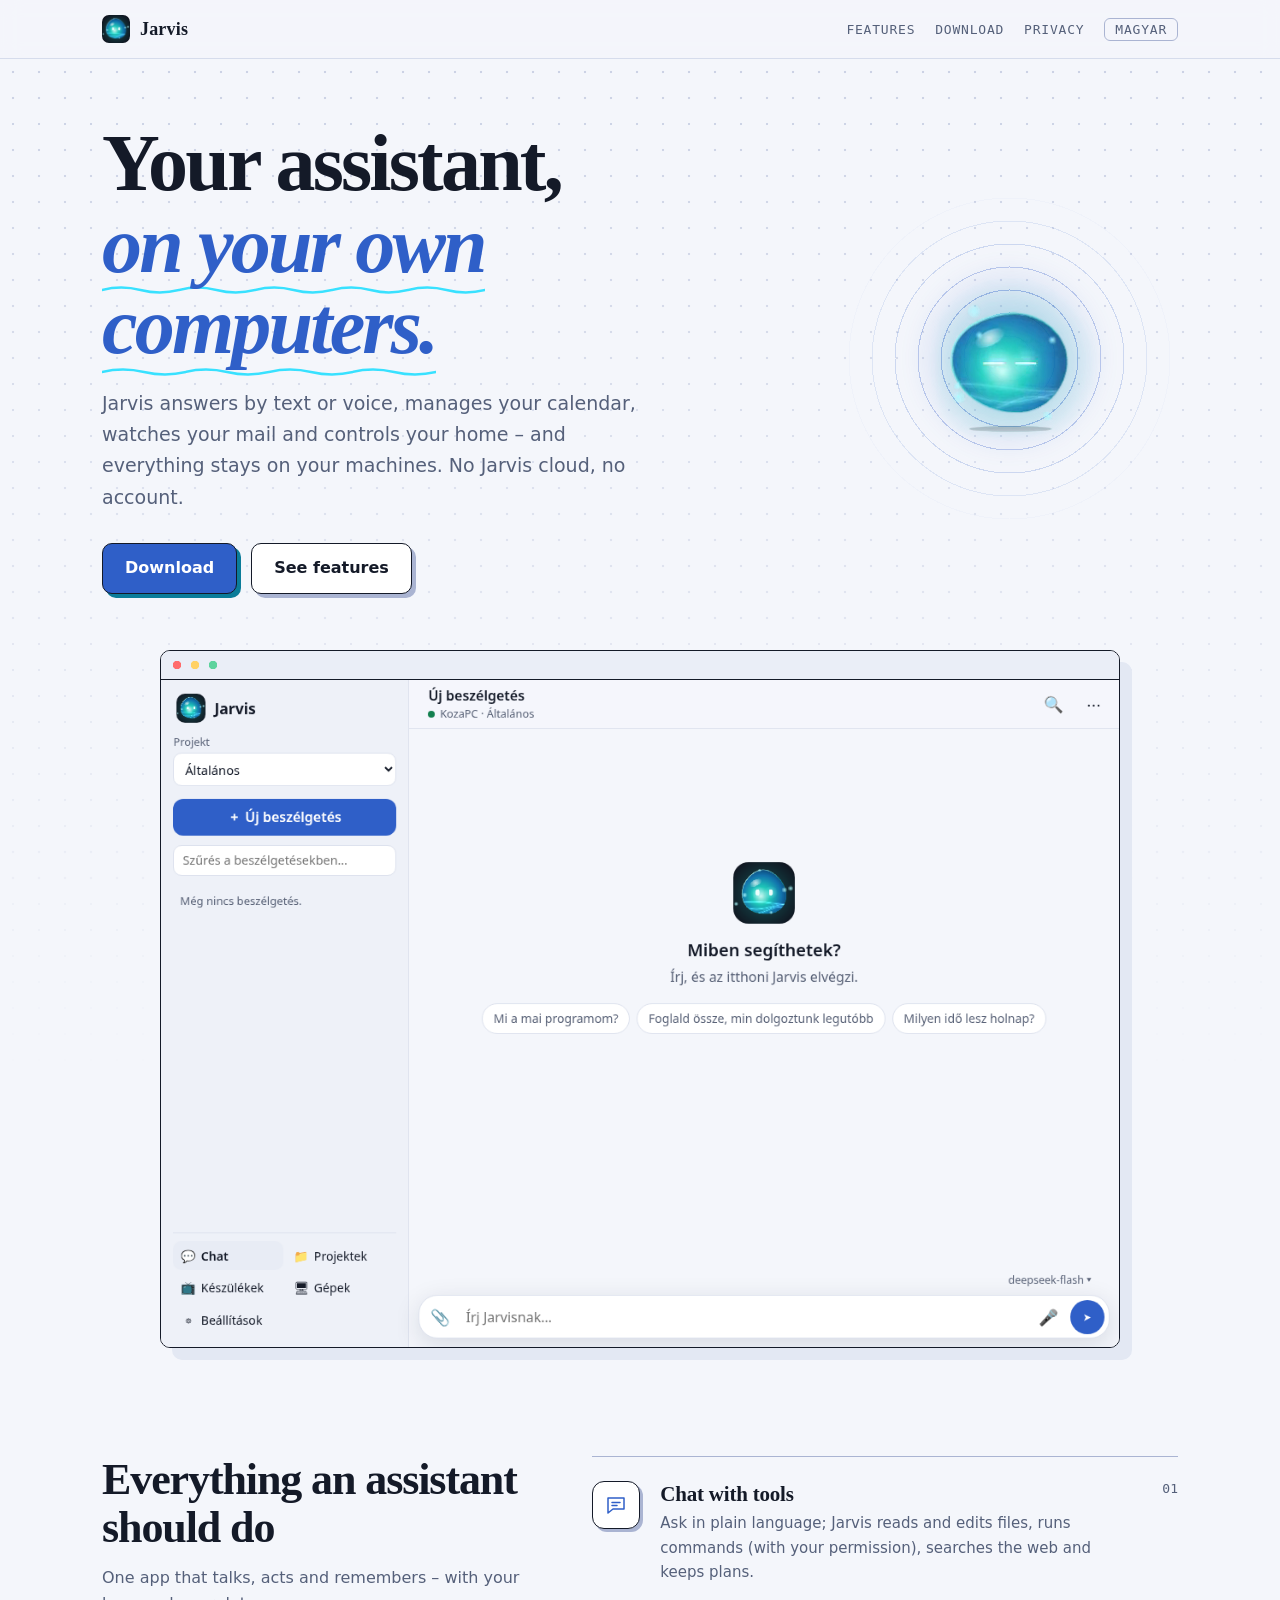
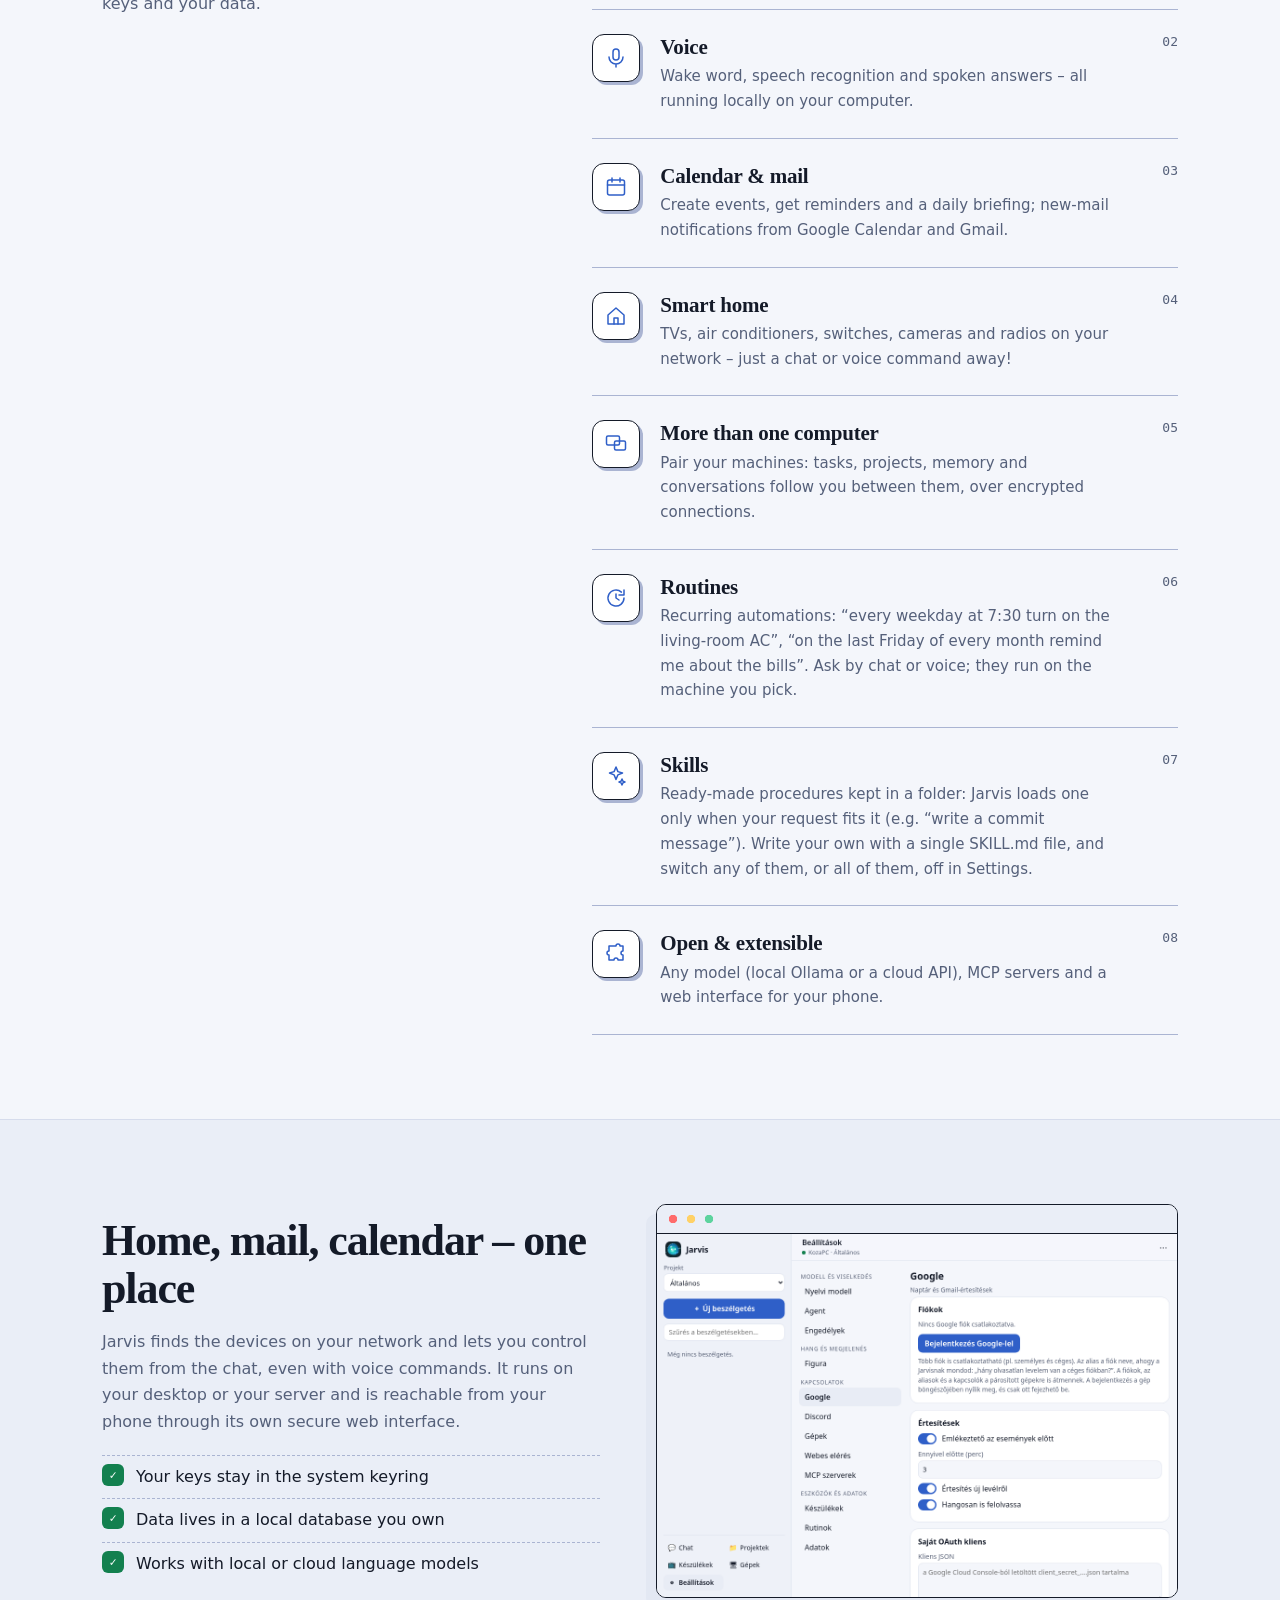
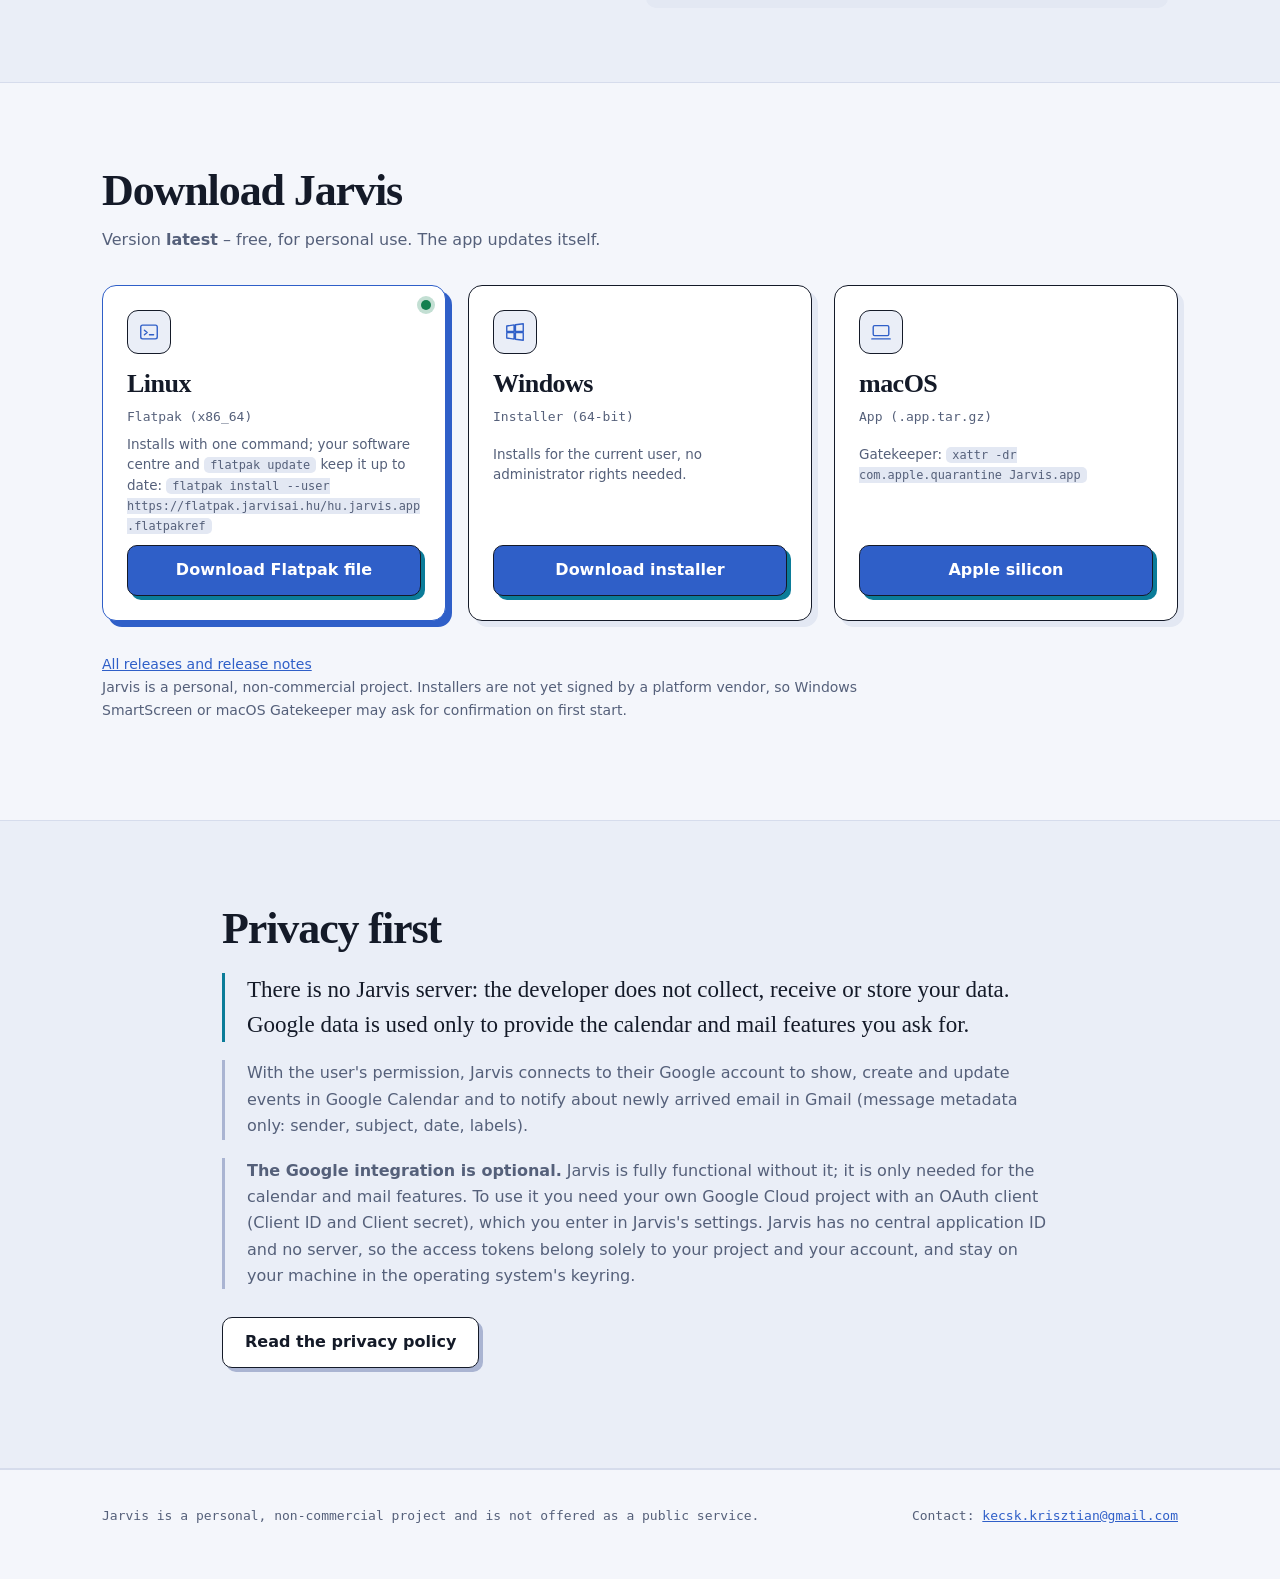
==== index.html @ 1eec2621 "Hős cím: a hullámos aláhúzás soronként a szöveg alá kerül (az angol sortörésnél nem fut a teljes szé" ====
<!doctype html>
<html lang="hu" data-root="hu"><head><meta charset="utf-8"><meta name="viewport" content="width=device-width,initial-scale=1">
<title>Jarvis – a saját asztali asszisztensed</title>
<meta name="description" content="A Jarvis privát, saját gépen futó asztali asszisztens Linuxra, macOS-re és Windowsra: chat, hang, naptár, levelek és okosotthon – a te számítógépeiden.">
<meta property="og:title" content="Jarvis – a saját asztali asszisztensed"><meta property="og:description" content="A Jarvis privát, saját gépen futó asztali asszisztens Linuxra, macOS-re és Windowsra: chat, hang, naptár, levelek és okosotthon – a te számítógépeiden."><meta property="og:image" content="https://jarvisai.hu/img/mascot.png">
<link rel="alternate" hreflang="en" href="en/"><link rel="alternate" hreflang="hu" href="./"><script src="lang.js"></script><link rel="stylesheet" href="style.css?v=wave2"><link rel="icon" href="logo.png"></head>
<body>
<header class="top"><div class="wrap">
  <a class="brand" href="index.html"><img src="logo.png" alt="">Jarvis</a>
  <nav><a class="hide-s" href="#features">Funkciók</a><a href="#download">Letöltés</a><a class="hide-s" href="privacy.html">Adatvédelem</a><a class="lang" data-lang="en" href="en/">English</a></nav>
</div></header>

<div class="hero"><div class="wrap">
  <div class="orb"><img class="mascot" src="img/mascot-idle.png" data-anim="img/mascot-idle" alt="" width="198" height="190"></div>
  <div class="hero-copy">
  <h1>Az asszisztensed,<br><span>a saját gépeiden.</span></h1>
  <p class="lead">A Jarvis szóban és írásban válaszol, intézi a naptáradat, figyeli a leveleidet és vezérli az otthonodat – ráadásul minden a Te gépeiden marad. Nincs Jarvis-felhő, nincs fiók.</p>
  <div class="cta"><a class="btn primary" href="#download">Letöltés</a><a class="btn" href="#features">Funkciók</a></div>
  </div>
  <div class="shot"><img class="dark-only" src="img/chat-dark.png" alt="A Jarvis chatablaka" width="1120" height="780"><img class="light-only" src="img/chat-light.png" alt="A Jarvis chatablaka" width="1120" height="780"></div>
</div></div>

<section id="features" class="feat"><div class="wrap">
  <h2>Minden, amit egy asszisztenstől vársz</h2><p class="sub">Egy app, ami beszél, cselekszik és emlékszik – a te kulcsaiddal és a te adataiddal.</p>
  <div class="grid">
<div class="card"><div class="ico"><svg class="gl" viewBox="0 0 24 24" aria-hidden="true"><path d="M4 5h16v11H9l-5 4z"/><path d="M8 9.5h8M8 12.5h5"/></svg></div><h3>Chat eszközökkel</h3><p>Kérdezz természetes nyelven; a Jarvis fájlokat olvas és szerkeszt, parancsokat futtat (engedéllyel), keres a weben és tervet vezet.</p></div>
<div class="card"><div class="ico"><svg class="gl" viewBox="0 0 24 24" aria-hidden="true"><rect x="9" y="3" width="6" height="11" rx="3"/><path d="M5 11a7 7 0 0 0 14 0M12 18v3"/></svg></div><h3>Hang</h3><p>Ébresztőszó, beszédfelismerés és felolvasás – mind helyben, a számítógépeden fut.</p></div>
<div class="card"><div class="ico"><svg class="gl" viewBox="0 0 24 24" aria-hidden="true"><rect x="3.5" y="5" width="17" height="15" rx="2"/><path d="M3.5 10h17M8 3v4M16 3v4"/></svg></div><h3>Naptár és levelek</h3><p>Események, emlékeztetők, napi összefoglaló; értesítés az új Gmail-levelekről a Google Naptárral együtt.</p></div>
<div class="card"><div class="ico"><svg class="gl" viewBox="0 0 24 24" aria-hidden="true"><path d="M4 11l8-7 8 7v9H4z"/><path d="M10 20v-6h4v6"/></svg></div><h3>Okosotthon</h3><p>A hálózatod tévéi, klímái, kapcsolói, kamerái és rádiói – egy chat- vagy hangutasításnyira!</p></div>
<div class="card"><div class="ico"><svg class="gl" viewBox="0 0 24 24" aria-hidden="true"><rect x="2.5" y="4" width="13" height="9" rx="1.5"/><rect x="10.5" y="9" width="11" height="9" rx="1.5"/></svg></div><h3>Több gép</h3><p>Párosítsd a gépeidet: a feladatok, projektek, memória és beszélgetések titkosított kapcsolaton követik az igényeidet.</p></div>
<div class="card"><div class="ico"><svg class="gl" viewBox="0 0 24 24" aria-hidden="true"><path d="M20 12a8 8 0 1 1-2.6-5.9"/><path d="M20 4v5h-5M12 8v4l3 2"/></svg></div><h3>Rutinok</h3><p>Ismétlődő automatizációk: „minden hétköznap 7:30-kor kapcsold be a nappali klímát”, „minden hónap utolsó péntekén szólj a számlákról”. Chatben vagy hangon kéred, a kijelölt gépen futnak.</p></div>
<div class="card"><div class="ico"><svg class="gl" viewBox="0 0 24 24" aria-hidden="true"><path d="M12 3l1.9 4.6L18.5 9l-4.6 1.9L12 15.5l-1.9-4.6L5.5 9l4.6-1.4z"/><path d="M18 15l.9 2.1L21 18l-2.1.9L18 21l-.9-2.1L15 18l2.1-.9z"/></svg></div><h3>Skillek</h3><p>Kész eljárásleírások egy mappában: a Jarvis csak akkor tölti be őket, ha a kérésedhez illenek (pl. „írj commit-üzenetet”). Saját skillt egy SKILL.md fájllal írhatsz, a Beállításokban bármelyiket egyenként vagy az egészet kikapcsolhatod.</p></div>
<div class="card"><div class="ico"><svg class="gl" viewBox="0 0 24 24" aria-hidden="true"><path d="M9 4h3a2 2 0 1 1 4 0h3v5a2 2 0 1 0 0 4v5h-5a2 2 0 1 0-4 0H5v-5a2 2 0 1 1 0-4V4z"/></svg></div><h3>Nyitott és bővíthető</h3><p>Bármilyen modell (helyi Ollama vagy felhős API), MCP-szerverek és webes felület a telefonodra.</p></div>
  </div>
</div></section>

<section class="alt"><div class="wrap split">
  <div><h2>Otthon, levél, naptár – egy helyen</h2><p class="muted">A Jarvis megtalálja a hálózatod eszközeit és chatből vezérelheted őket akár a hangutasításaid segítségével. Az asztali gépeden vagy a szervereden fut, a telefonról pedig saját, biztonságos webes felületén érhető el.</p><ul class="checks"><li>A kulcsaid a rendszer kulcstartójában maradnak</li><li>Az adatok a saját helyi adatbázisodban vannak</li><li>Helyi és felhős nyelvi modellekkel is működik</li></ul></div>
  <div class="shot"><img class="dark-only" src="img/google-dark.png" alt="A Jarvis Google-beállításai: naptár-emlékeztetők és értesítés az új levelekről" loading="lazy"><img class="light-only" src="img/google-light.png" alt="A Jarvis Google-beállításai: naptár-emlékeztetők és értesítés az új levelekről" loading="lazy"></div>
</div></section>

<section id="download"><div class="wrap">
  <h2>A Jarvis letöltése</h2><p class="sub">Verzió: <b data-version>legfrissebb</b> – ingyenes, személyes használatra. Az app magától frissül.</p>
  <div class="dl">
    <div class="card" data-os="linux">
      <div class="ico"><svg class="gl" viewBox="0 0 24 24" aria-hidden="true"><rect x="3" y="4.5" width="18" height="15" rx="2"/><path d="M7 10l3 2.5L7 15M12.5 15H17"/></svg></div><h3>Linux</h3><span class="muted">Flatpak (x86_64)</span>
      <small>Egy paranccsal telepíthető, a szoftverközpont és a <code>flatpak update</code> frissíti: <code>flatpak install --user https://flatpak.jarvisai.hu/hu.jarvis.app.flatpakref</code></small>
      <a class="btn primary" href="https://flatpak.jarvisai.hu/hu.jarvis.app.flatpakref">Flatpak-fájl letöltése</a>
    </div>
    <div class="card" data-os="windows">
      <div class="ico"><svg class="gl" viewBox="0 0 24 24" aria-hidden="true"><path d="M3 5.5l8-1.2v7.2H3zM12.5 4.1L21 3v8.5h-8.5zM3 12.5h8v7.2l-8-1.2zM12.5 12.5H21V21l-8.5-1.1z"/></svg></div><h3>Windows</h3><span class="muted">Telepítő (64 bites)</span>
      <small data-size></small>
      <small>A jelenlegi felhasználónak telepít, rendszergazdai jog nem kell.</small>
      <a class="btn primary" data-kind="windows" href="https://github.com/KriszKecskes/jarvis-app/releases/latest">Telepítő letöltése</a>
    </div>
    <div class="card" data-os="mac">
      <div class="ico"><svg class="gl" viewBox="0 0 24 24" aria-hidden="true"><rect x="3.5" y="5" width="17" height="11" rx="1.5"/><path d="M2 19.5h20"/></svg></div><h3>macOS</h3><span class="muted">App (.app.tar.gz)</span>
      <small data-size></small>
      <small>Gatekeeper: <code>xattr -dr com.apple.quarantine Jarvis.app</code></small>
      <a class="btn primary" data-kind="mac-arm" href="https://github.com/KriszKecskes/jarvis-app/releases/latest">Apple silicon</a>
    </div>
  </div>
  <p class="note"><a href="https://github.com/KriszKecskes/jarvis-app/releases">Minden kiadás és a változásnapló</a><br>A Jarvis személyes, nem kereskedelmi projekt. A telepítők még nincsenek platformgyártói aláírással ellátva, ezért a Windows SmartScreen vagy a macOS Gatekeeper az első indításkor megerősítést kérhet.</p>
</div></section>

<section class="alt priv"><div class="wrap">
  <h2>Az adatvédelem az első</h2><p class="muted" style="max-width:720px">Nincs Jarvis-szerver: a fejlesztő nem gyűjti, nem kapja és nem tárolja az adataidat. A Google-adatokat csak az általad kért naptár- és levélfunkciókhoz használja.</p>
  <p class="muted" style="max-width:720px">A felhasználó engedélyével a Jarvis a Google-fiókhoz kapcsolódik: a Google Naptár eseményeit mutatja, létrehozza és módosítja, a Gmailben pedig értesít az újonnan érkezett levelekről (csak metaadat: feladó, tárgy, dátum, címkék).</p>
  <p class="muted" style="max-width:720px"><b>A Google-integráció opcionális.</b> A Jarvis nélküle is teljes értékűen működik; a naptár- és levélfunkciókhoz van rá szükség. Használatához saját Google Cloud-projekt kell, benne egy OAuth-kliens (Client ID és Client secret), amelyet a Jarvis beállításaiban adsz meg. A Jarvisnak nincs központi alkalmazás-azonosítója és nincs szervere, ezért a hozzáférési tokenek kizárólag a te projektedhez és a te fiókodhoz tartoznak, és a gépeden, az operációs rendszer kulcstartójában maradnak.</p>
  <p><a class="btn" href="privacy.html">Az adatvédelmi szabályzat</a></p>
</div></section>

<footer><div class="wrap"><span>A Jarvis személyes, nem kereskedelmi projekt, nem nyilvános szolgáltatás.</span><span>Kapcsolat: <a href="mailto:kecsk.krisztian@gmail.com">kecsk.krisztian@gmail.com</a></span></div></footer>
<script src="app.js?v=flatpak1"></script>
</body></html>
---- style.css ----
/* A Jarvis app színei (crates/jarvis-web/static/style.css tokenjei): sötét alapból, világos a rendszer szerint.
   Betűk: rendszerbetűk (nincs külső betöltés) – a címek szerifesek, a címkék monospace-ek. */
:root {
  --bg: #0e1220; --bg-2: #121729; --panel: #171d31; --panel-2: #222a43; --line: #262f4a; --line-2: #36406a;
  --text: #e9edf7; --muted: #98a2bb; --accent: #5b8cff; --accent-2: #38e1ff; --on-accent: #0e1220;
  --ok: #5dd39e; --radius: 14px; --ink: #e9edf7;
  --serif: "Iowan Old Style", "Palatino Linotype", Palatino, "Book Antiqua", Georgia, serif;
  --mono: ui-monospace, "SF Mono", Menlo, Consolas, "DejaVu Sans Mono", monospace;
  color-scheme: dark;
}
@media (prefers-color-scheme: light) {
  :root {
    --bg: #f4f6fb; --bg-2: #eaeef7; --panel: #ffffff; --panel-2: #e3e8f3; --line: #d6dcec; --line-2: #aab4d2;
    --text: #141a28; --muted: #55607a; --accent: #2f5fc8; --accent-2: #0b7c99; --on-accent: #ffffff;
    --ok: #13804f; --ink: #141a28;
    color-scheme: light;
  }
}
* { box-sizing: border-box; }
html { scroll-behavior: smooth; }
body { margin: 0; background: var(--bg); color: var(--text); font: 16px/1.65 system-ui, -apple-system, "Segoe UI", sans-serif; overflow-x: hidden; }
a { color: var(--accent); }
img { max-width: 100%; height: auto; }
code { font: 0.88em var(--mono); background: var(--panel-2); padding: 1px 6px; border-radius: 5px; overflow-wrap: anywhere; }
.wrap { max-width: 1120px; margin: 0 auto; padding: 0 22px; }
.muted { color: var(--muted); }
.gl { width: 100%; height: 100%; fill: none; stroke: currentColor; stroke-width: 1.5; stroke-linecap: round; stroke-linejoin: round; }

/* fejléc */
.top { position: sticky; top: 0; z-index: 5; background: color-mix(in srgb, var(--bg) 90%, transparent); backdrop-filter: blur(10px); border-bottom: 1px solid var(--line); }
.top .wrap { display: flex; align-items: center; gap: 20px; height: 58px; }
.brand { display: flex; align-items: center; gap: 10px; font: 700 18px var(--serif); letter-spacing: 0.01em; color: var(--text); text-decoration: none; }
.brand img { width: 28px; height: 28px; border-radius: 7px; }
.top nav { margin-left: auto; display: flex; align-items: center; gap: 20px; font: 500 13px var(--mono); text-transform: uppercase; letter-spacing: 0.06em; }
.top nav a { color: var(--muted); text-decoration: none; }
.top nav a:hover { color: var(--text); }
.top .lang { border: 1px solid var(--line-2); border-radius: 6px; padding: 3px 10px; }
@media (max-width: 560px) { .top nav .hide-s { display: none; } .top nav { gap: 14px; } }

/* hős: pontrács háttér, bal oldalt a szöveg, jobb oldalt a figura a gyűrűk közt */
.hero { position: relative; padding: 64px 0 24px; }
.hero::before {
  content: ""; position: absolute; inset: 0; z-index: -1;
  background: radial-gradient(circle, var(--line-2) 1px, transparent 1.6px) 0 0 / 26px 26px;
  -webkit-mask-image: linear-gradient(to bottom, #000 0, transparent 78%); mask-image: linear-gradient(to bottom, #000 0, transparent 78%);
  opacity: 0.55;
}
.hero .wrap { display: grid; grid-template-columns: minmax(0, 1.35fr) minmax(0, 0.65fr); column-gap: 40px; align-items: center; }
.hero-copy { grid-column: 1; grid-row: 1; }
.hero .shot { grid-column: 1 / -1; grid-row: 2; width: 100%; }
.orb { grid-column: 2; grid-row: 1; position: relative; display: grid; place-items: center; aspect-ratio: 1; max-width: 340px; width: 100%; justify-self: center; }
.orb::before, .orb::after { content: ""; position: absolute; border-radius: 50%; }
.orb::before { inset: 0; background: repeating-radial-gradient(circle, transparent 0 22px, color-mix(in srgb, var(--accent) 38%, transparent) 22px 23px); -webkit-mask-image: radial-gradient(circle, #000 28%, transparent 70%); mask-image: radial-gradient(circle, #000 28%, transparent 70%); animation: ripple 7s linear infinite; }
.orb::after { inset: 18%; background: radial-gradient(circle, color-mix(in srgb, var(--accent) 30%, transparent), transparent 68%); filter: blur(10px); }
@keyframes ripple { from { transform: scale(0.9); opacity: 1; } to { transform: scale(1.12); opacity: 0.75; } }
.hero .mascot { position: relative; z-index: 1; width: 58%; transform: translate(8%, -5%); height: auto; aspect-ratio: 198 / 190; pointer-events: none; }
.hero h1 { font: 700 clamp(40px, 7vw, 80px)/1.02 var(--serif); letter-spacing: -0.035em; margin: 0 0 20px; }
.hero h1 span { display: inline; -webkit-box-decoration-break: clone; box-decoration-break: clone; font-style: italic; font-weight: 600; color: var(--accent); padding-bottom: 0.08em;
  /* a hullám egy 1em széles, szabályosan ismétlődő csempe, soronként a szöveg alatt (inline + clone): a sortörésnél sem fut a doboz teljes szélességére */
  background: url("data:image/svg+xml,%3Csvg xmlns='http://www.w3.org/2000/svg' width='100' height='10' viewBox='0 0 100 10' preserveAspectRatio='none'%3E%3Cpath d='M0 5 Q25 0 50 5 T100 5' fill='none' stroke='%2338e1ff' stroke-width='2.4' stroke-linecap='round'/%3E%3C/svg%3E") left bottom / 1em 0.12em round no-repeat; }
.hero p.lead { max-width: 560px; margin: 0 0 30px; font-size: 19px; color: var(--muted); }
.cta { display: flex; flex-wrap: wrap; gap: 14px; }
.btn { display: inline-flex; align-items: center; justify-content: center; gap: 8px; padding: 11px 22px; border-radius: 10px; font-weight: 700; text-decoration: none; border: 1.5px solid var(--ink); color: var(--text); background: var(--panel); box-shadow: 4px 4px 0 var(--line-2); transition: transform 0.12s, box-shadow 0.12s; }
.btn:hover { transform: translate(2px, 2px); box-shadow: 2px 2px 0 var(--line-2); }
.btn:active { transform: translate(4px, 4px); box-shadow: 0 0 0 var(--line-2); }
.btn.primary { background: var(--accent); border-color: var(--ink); color: var(--on-accent); box-shadow: 4px 4px 0 var(--accent-2); }
.btn.primary:hover { box-shadow: 2px 2px 0 var(--accent-2); }
.btn.primary:active { box-shadow: 0 0 0 var(--accent-2); }
.btn:focus-visible, a:focus-visible { outline: 3px solid var(--accent-2); outline-offset: 3px; }

/* képernyőképek: ablakkeret, eltolt „árnyék” */
.shot { position: relative; margin: 56px auto 0; max-width: 960px; border-radius: 10px; overflow: hidden; border: 1.5px solid var(--ink); background: var(--panel); box-shadow: 12px 12px 0 var(--panel-2); }
.shot::before { content: ""; display: block; height: 28px; border-bottom: 1.5px solid var(--ink);
  background: radial-gradient(circle at 16px 14px, #ff6b6b 4px, transparent 4.5px), radial-gradient(circle at 34px 14px, #ffd166 4px, transparent 4.5px), radial-gradient(circle at 52px 14px, #5dd39e 4px, transparent 4.5px), var(--bg-2); }
.shot img { display: block; width: 100%; }
.shot img.light-only { display: none; }
@media (prefers-color-scheme: light) { .shot img.dark-only { display: none; } .shot img.light-only { display: block; } }

/* szekciók */
section { padding: 84px 0; }
section h2 { font: 700 clamp(28px, 4.4vw, 44px)/1.1 var(--serif); letter-spacing: -0.025em; margin: 0 0 12px; }
section .sub { color: var(--muted); max-width: 520px; margin: 0 0 32px; }
.alt { background: var(--bg-2); border-block: 1px solid var(--line); }

/* funkciók: bal oldalt a cím, jobb oldalt a számozott lista (nem kártyarács) */
.feat .wrap { display: grid; grid-template-columns: minmax(0, 5fr) minmax(0, 7fr); column-gap: 72px; align-items: start; }
.feat h2, .feat .sub { grid-column: 1; }
.feat .sub { margin-bottom: 0; }
.feat .grid { grid-column: 2; grid-row: 1 / span 3; counter-reset: f; border-bottom: 1px solid var(--line-2); }
.grid .card { counter-increment: f; position: relative; display: grid; grid-template-columns: 48px 1fr; column-gap: 20px; padding: 24px 56px 24px 0; border-top: 1px solid var(--line-2); transition: padding-left 0.18s, background 0.18s; }
.grid .card::after { content: counter(f, decimal-leading-zero); position: absolute; right: 0; top: 24px; font: 500 13px var(--mono); color: var(--muted); }
.grid .card:hover { padding-left: 12px; background: linear-gradient(90deg, color-mix(in srgb, var(--accent) 10%, transparent), transparent 70%); }
.grid .card .ico { grid-row: 1 / span 2; width: 48px; height: 48px; padding: 11px; border: 1.5px solid var(--ink); border-radius: 12px; color: var(--accent); background: var(--panel); box-shadow: 3px 3px 0 var(--line-2); }
.grid .card h3 { margin: 0 0 4px; font: 700 21px/1.25 var(--serif); letter-spacing: -0.01em; }
.grid .card p { margin: 0; color: var(--muted); font-size: 15px; }
@media (max-width: 900px) {
  .feat .wrap { grid-template-columns: 1fr; }
  .feat .grid { grid-column: 1; grid-row: auto; margin-top: 32px; }
}

.split { display: grid; gap: 56px; align-items: center; grid-template-columns: 1fr 1.05fr; }
@media (max-width: 860px) { .split { grid-template-columns: 1fr; gap: 40px; } }
.split .shot { margin: 0; box-shadow: -10px 10px 0 var(--panel-2); }
.checks { list-style: none; padding: 0; margin: 20px 0 0; }
.checks li { padding: 8px 0 8px 34px; position: relative; border-top: 1px dashed var(--line-2); }
.checks li::before { content: "✓"; position: absolute; left: 0; top: 8px; width: 22px; height: 22px; display: grid; place-items: center; font: 700 12px var(--mono); color: var(--on-accent); background: var(--ok); border-radius: 6px; }

/* letöltő: egyforma magas kártyák, a gomb mindig az alján */
.dl { display: grid; gap: 22px; grid-template-columns: repeat(auto-fit, minmax(260px, 1fr)); align-items: stretch; margin-top: 8px; }
.dl .card { position: relative; display: flex; flex-direction: column; gap: 10px; padding: 24px; background: var(--panel); border: 1.5px solid var(--ink); border-radius: var(--radius); box-shadow: 6px 6px 0 var(--panel-2); }
.dl .card .ico { width: 44px; height: 44px; padding: 10px; border: 1.5px solid var(--ink); border-radius: 11px; color: var(--accent); background: var(--bg-2); }
.dl .card h3 { margin: 6px 0 0; font: 700 26px/1.1 var(--serif); letter-spacing: -0.02em; }
.dl .card .muted { font: 500 13px var(--mono); }
.dl .card small { color: var(--muted); font-size: 13.5px; line-height: 1.5; overflow-wrap: anywhere; }
.dl .card .btn { margin-top: auto; align-self: stretch; }
.dl .card.me { border-color: var(--accent); box-shadow: 6px 6px 0 var(--accent); }
.dl .card.me::after { content: ""; position: absolute; top: 14px; right: 14px; width: 10px; height: 10px; border-radius: 50%; background: var(--ok); box-shadow: 0 0 0 4px color-mix(in srgb, var(--ok) 25%, transparent); }
.badge { align-self: flex-start; font-size: 12px; font-weight: 700; color: var(--on-accent); background: var(--accent); border-radius: 6px; padding: 2px 10px; }
.note { margin-top: 32px; color: var(--muted); font-size: 14px; max-width: 760px; }

/* adatvédelem: nagy betűs bevezető, bal oldali vonallal */
.priv .wrap { max-width: 880px; }
.priv h2 { margin-bottom: 20px; }
.priv p.muted { max-width: none !important; padding-left: 22px; border-left: 3px solid var(--line-2); margin: 0 0 18px; }
.priv h2 + p.muted { font: 400 clamp(19px, 2.4vw, 23px)/1.5 var(--serif); color: var(--text); border-left-color: var(--accent-2); }
.priv .btn { margin-top: 10px; }

/* oldal alja, jogi oldal */
footer { padding: 36px 0 52px; color: var(--muted); font: 13px/1.6 var(--mono); border-top: 1px solid var(--line); }
footer .wrap { display: flex; flex-wrap: wrap; gap: 8px 28px; justify-content: space-between; }
.doc { max-width: 760px; margin: 0 auto; padding: 56px 22px 72px; }
.doc h1 { font: 700 clamp(34px, 6vw, 48px)/1.05 var(--serif); letter-spacing: -0.03em; margin: 0 0 6px; }
.doc h2 { margin-top: 2em; font: 700 24px var(--serif); }
.doc li { margin: 6px 0; }

/* telefon */
@media (max-width: 760px) {
  .hero { padding: 36px 0 8px; }
  .hero .wrap { grid-template-columns: 1fr; row-gap: 8px; }
  .orb { grid-column: 1; grid-row: 1; max-width: 210px; justify-self: center; }
  .hero-copy { grid-row: 2; }
  .hero .shot { grid-row: 3; }
  .hero p.lead { font-size: 17.5px; }
  .shot { margin-top: 40px; box-shadow: 7px 7px 0 var(--panel-2); }
  .split .shot { box-shadow: 7px 7px 0 var(--panel-2); }
  section { padding: 60px 0; }
  .cta .btn { flex: 1 1 140px; }
}
@media (prefers-reduced-motion: reduce) {
  .orb::before { animation: none; }
  .btn, .grid .card { transition: none; }
  html { scroll-behavior: auto; }
}
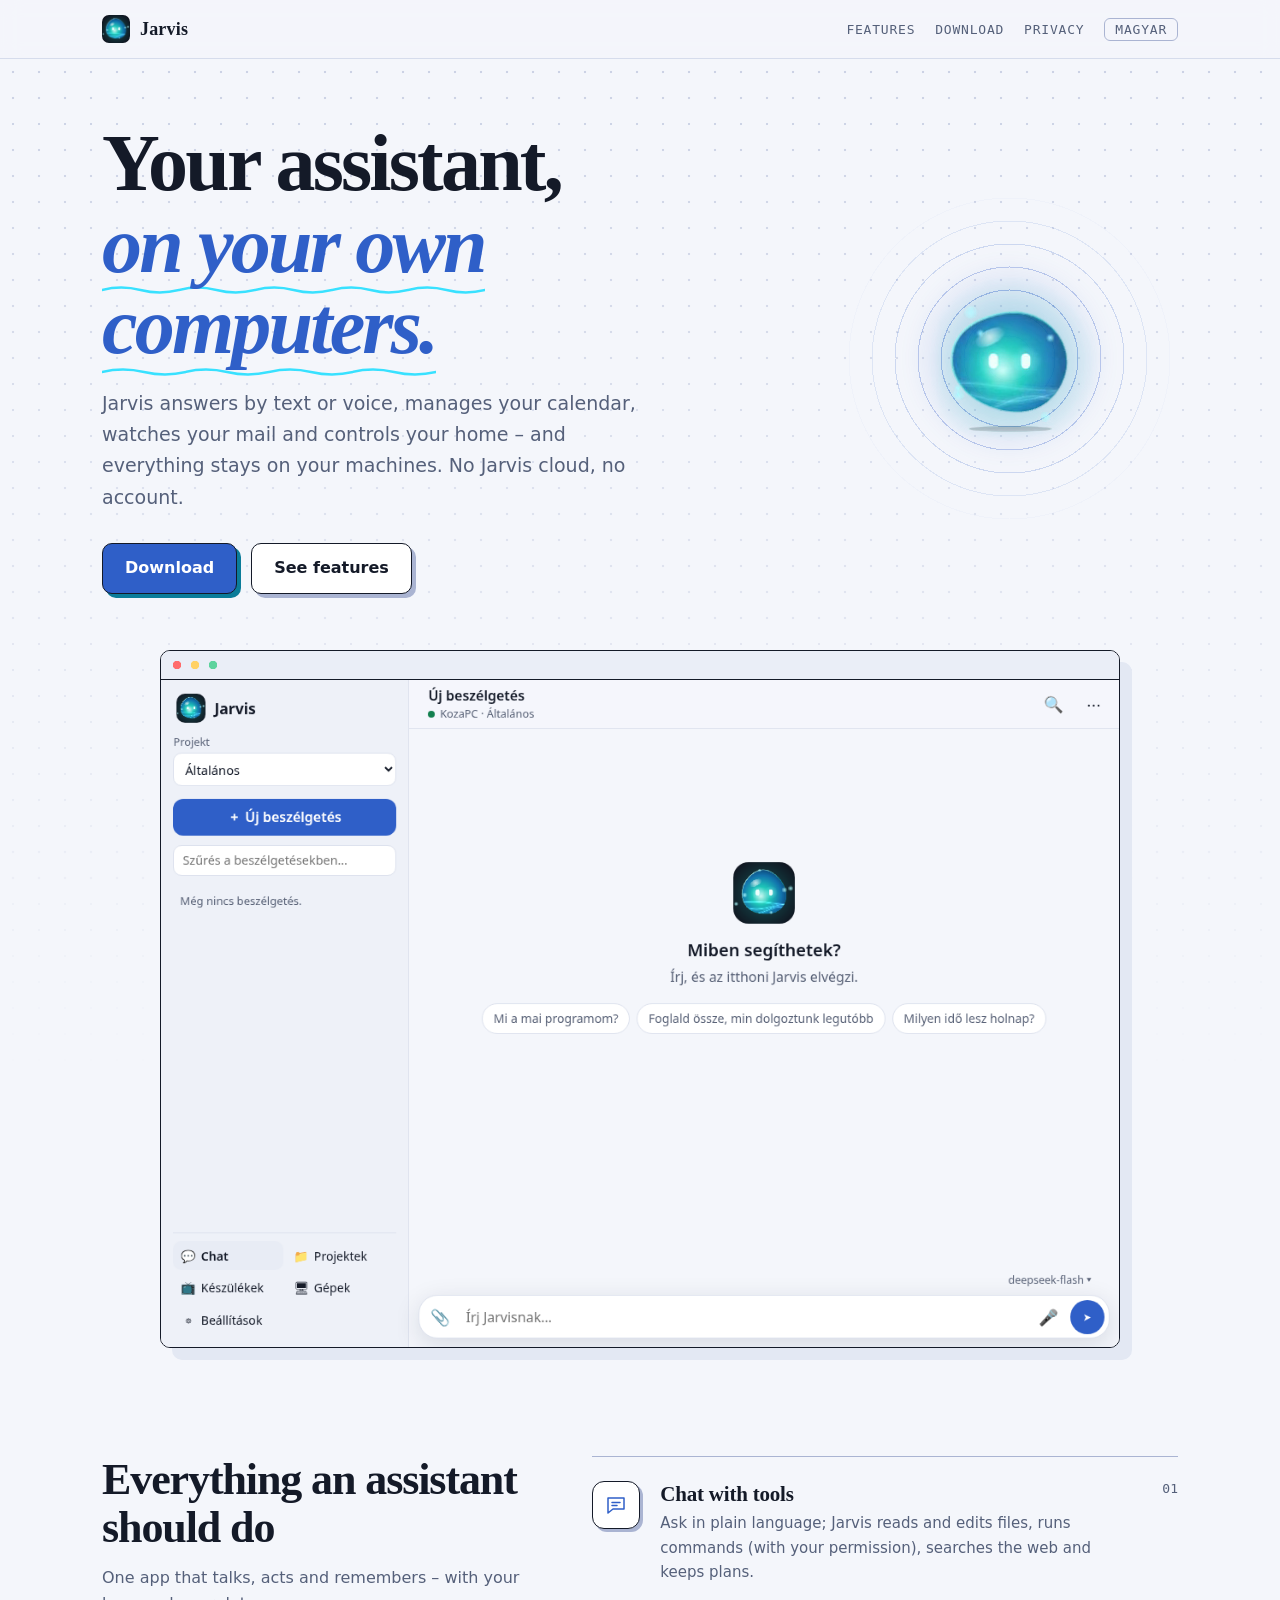
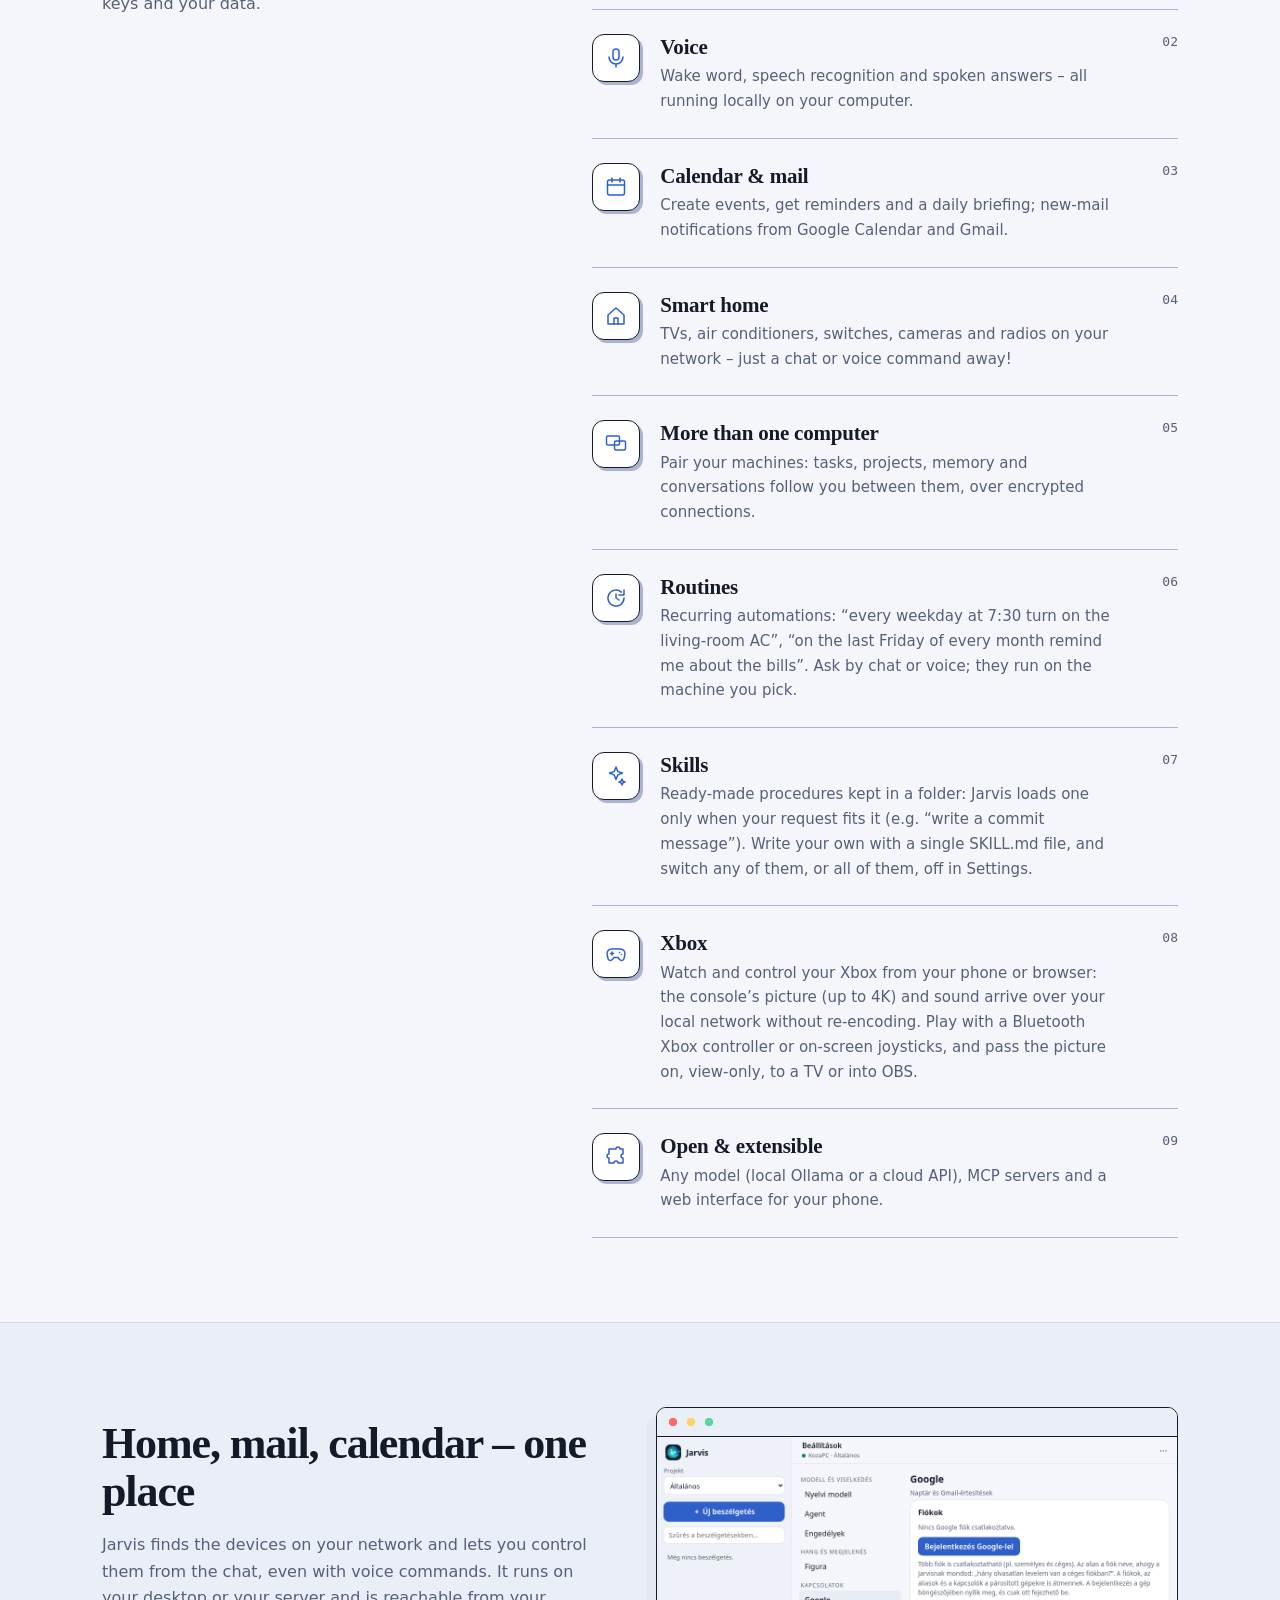
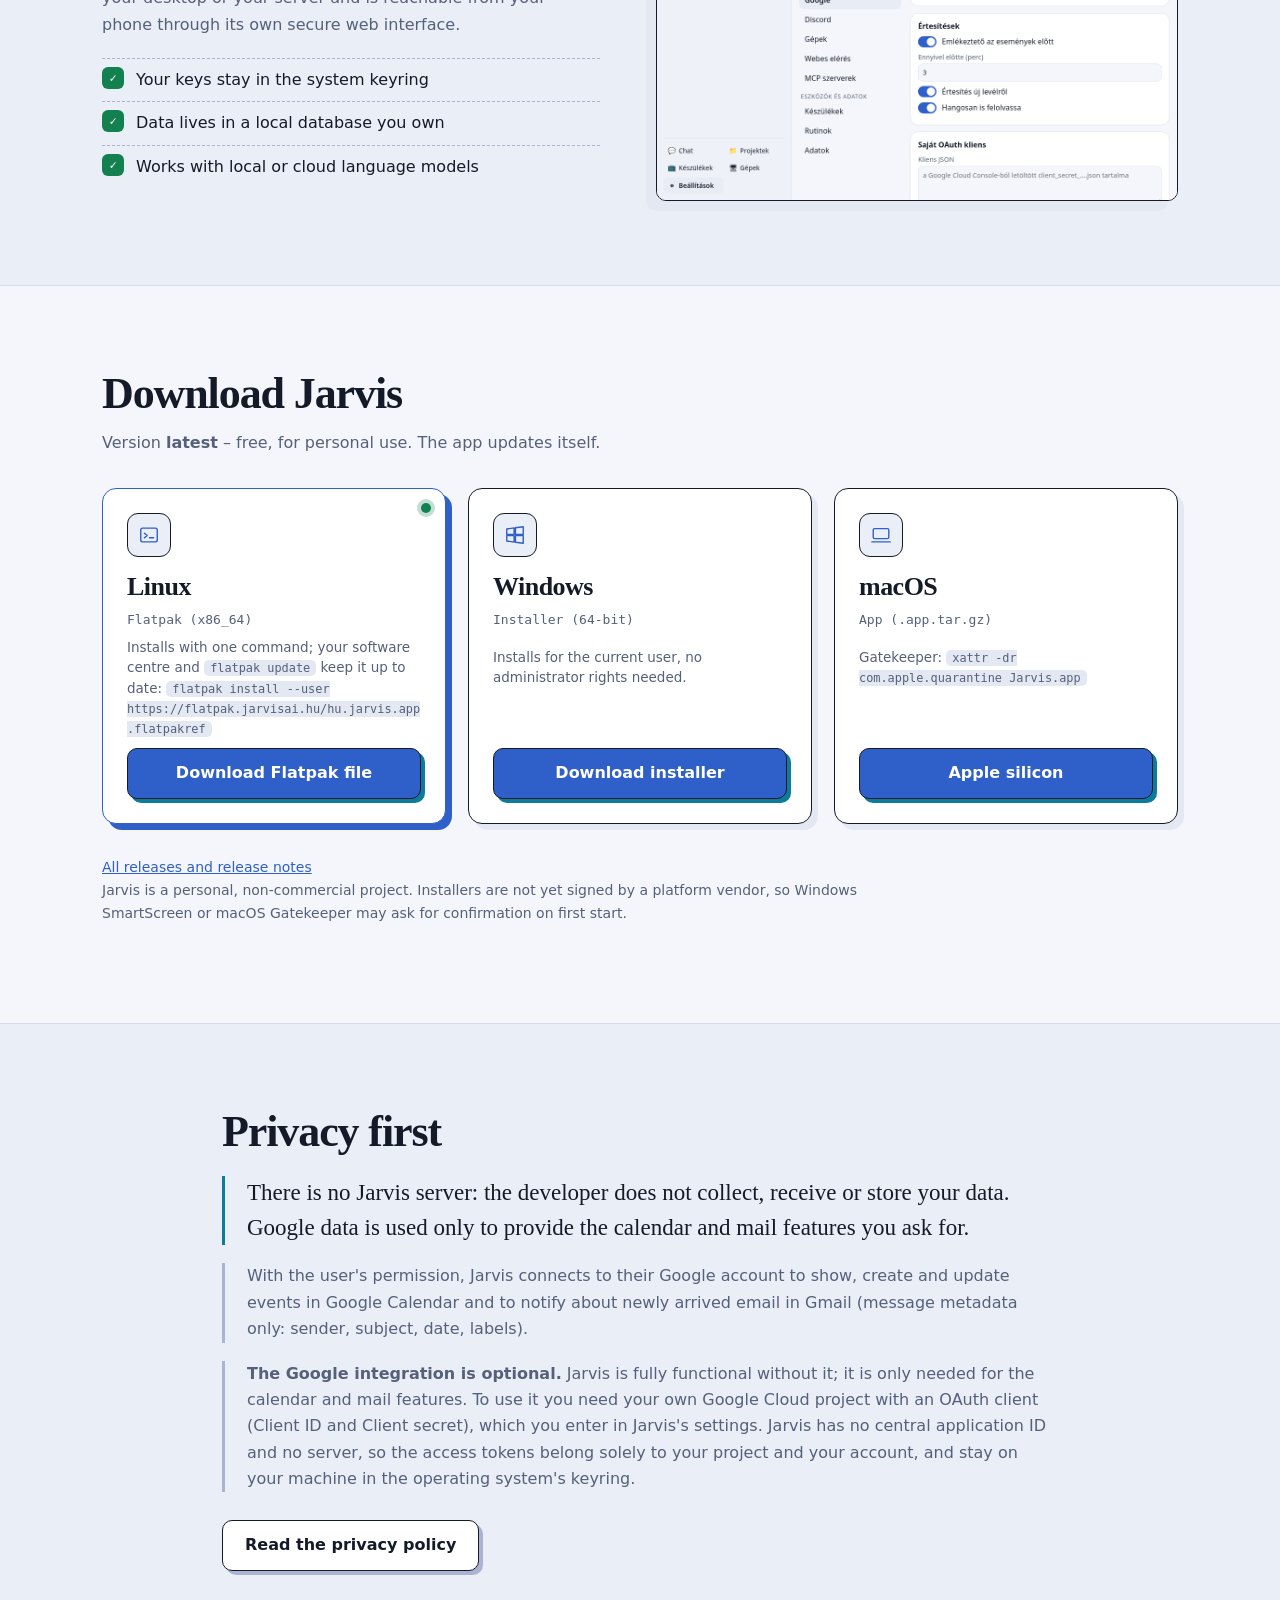
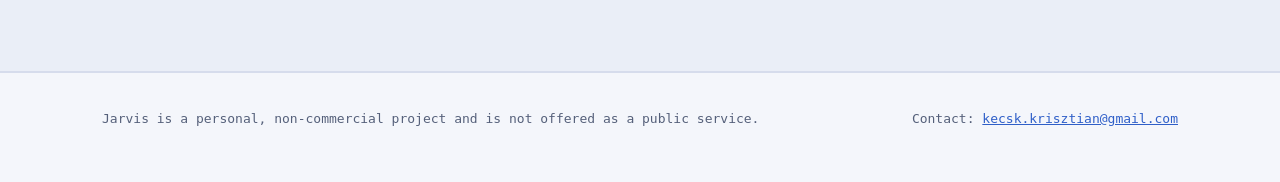
==== commit af767d72: "Funkciók: új pont az Xboxról (magyar és angol)" ====
--- a/index.html
+++ b/index.html
@@ -30,6 +30,7 @@
 <div class="card"><div class="ico"><svg class="gl" viewBox="0 0 24 24" aria-hidden="true"><rect x="2.5" y="4" width="13" height="9" rx="1.5"/><rect x="10.5" y="9" width="11" height="9" rx="1.5"/></svg></div><h3>Több gép</h3><p>Párosítsd a gépeidet: a feladatok, projektek, memória és beszélgetések titkosított kapcsolaton követik az igényeidet.</p></div>
 <div class="card"><div class="ico"><svg class="gl" viewBox="0 0 24 24" aria-hidden="true"><path d="M20 12a8 8 0 1 1-2.6-5.9"/><path d="M20 4v5h-5M12 8v4l3 2"/></svg></div><h3>Rutinok</h3><p>Ismétlődő automatizációk: „minden hétköznap 7:30-kor kapcsold be a nappali klímát”, „minden hónap utolsó péntekén szólj a számlákról”. Chatben vagy hangon kéred, a kijelölt gépen futnak.</p></div>
 <div class="card"><div class="ico"><svg class="gl" viewBox="0 0 24 24" aria-hidden="true"><path d="M12 3l1.9 4.6L18.5 9l-4.6 1.9L12 15.5l-1.9-4.6L5.5 9l4.6-1.4z"/><path d="M18 15l.9 2.1L21 18l-2.1.9L18 21l-.9-2.1L15 18l2.1-.9z"/></svg></div><h3>Skillek</h3><p>Kész eljárásleírások egy mappában: a Jarvis csak akkor tölti be őket, ha a kérésedhez illenek (pl. „írj commit-üzenetet”). Saját skillt egy SKILL.md fájllal írhatsz, a Beállításokban bármelyiket egyenként vagy az egészet kikapcsolhatod.</p></div>
+<div class="card"><div class="ico"><svg class="gl" viewBox="0 0 24 24" aria-hidden="true"><path d="M7.5 7h9a4.5 4.5 0 0 1 4.4 5.4l-.8 4a2.6 2.6 0 0 1-4.5 1.2L14 15.5h-4l-1.6 2.1a2.6 2.6 0 0 1-4.5-1.2l-.8-4A4.5 4.5 0 0 1 7.5 7z"/><path d="M8 10v3M6.5 11.5h3M15.5 10.5h.01M17.5 12.5h.01"/></svg></div><h3>Xbox</h3><p>Nézd és irányítsd az Xboxodat a telefonodról vagy a böngészőből, a konzol akár 4K-s képe és hangja újrakódolás nélkül jön a helyi hálózaton át. Bluetooth-os Xbox-kontrollerrel vagy a képernyőre rajzolt joystickokkal játszhatsz, a képet pedig csak megtekintésre továbbküldheted tévére vagy OBS-be.</p></div>
 <div class="card"><div class="ico"><svg class="gl" viewBox="0 0 24 24" aria-hidden="true"><path d="M9 4h3a2 2 0 1 1 4 0h3v5a2 2 0 1 0 0 4v5h-5a2 2 0 1 0-4 0H5v-5a2 2 0 1 1 0-4V4z"/></svg></div><h3>Nyitott és bővíthető</h3><p>Bármilyen modell (helyi Ollama vagy felhős API), MCP-szerverek és webes felület a telefonodra.</p></div>
   </div>
 </div></section>
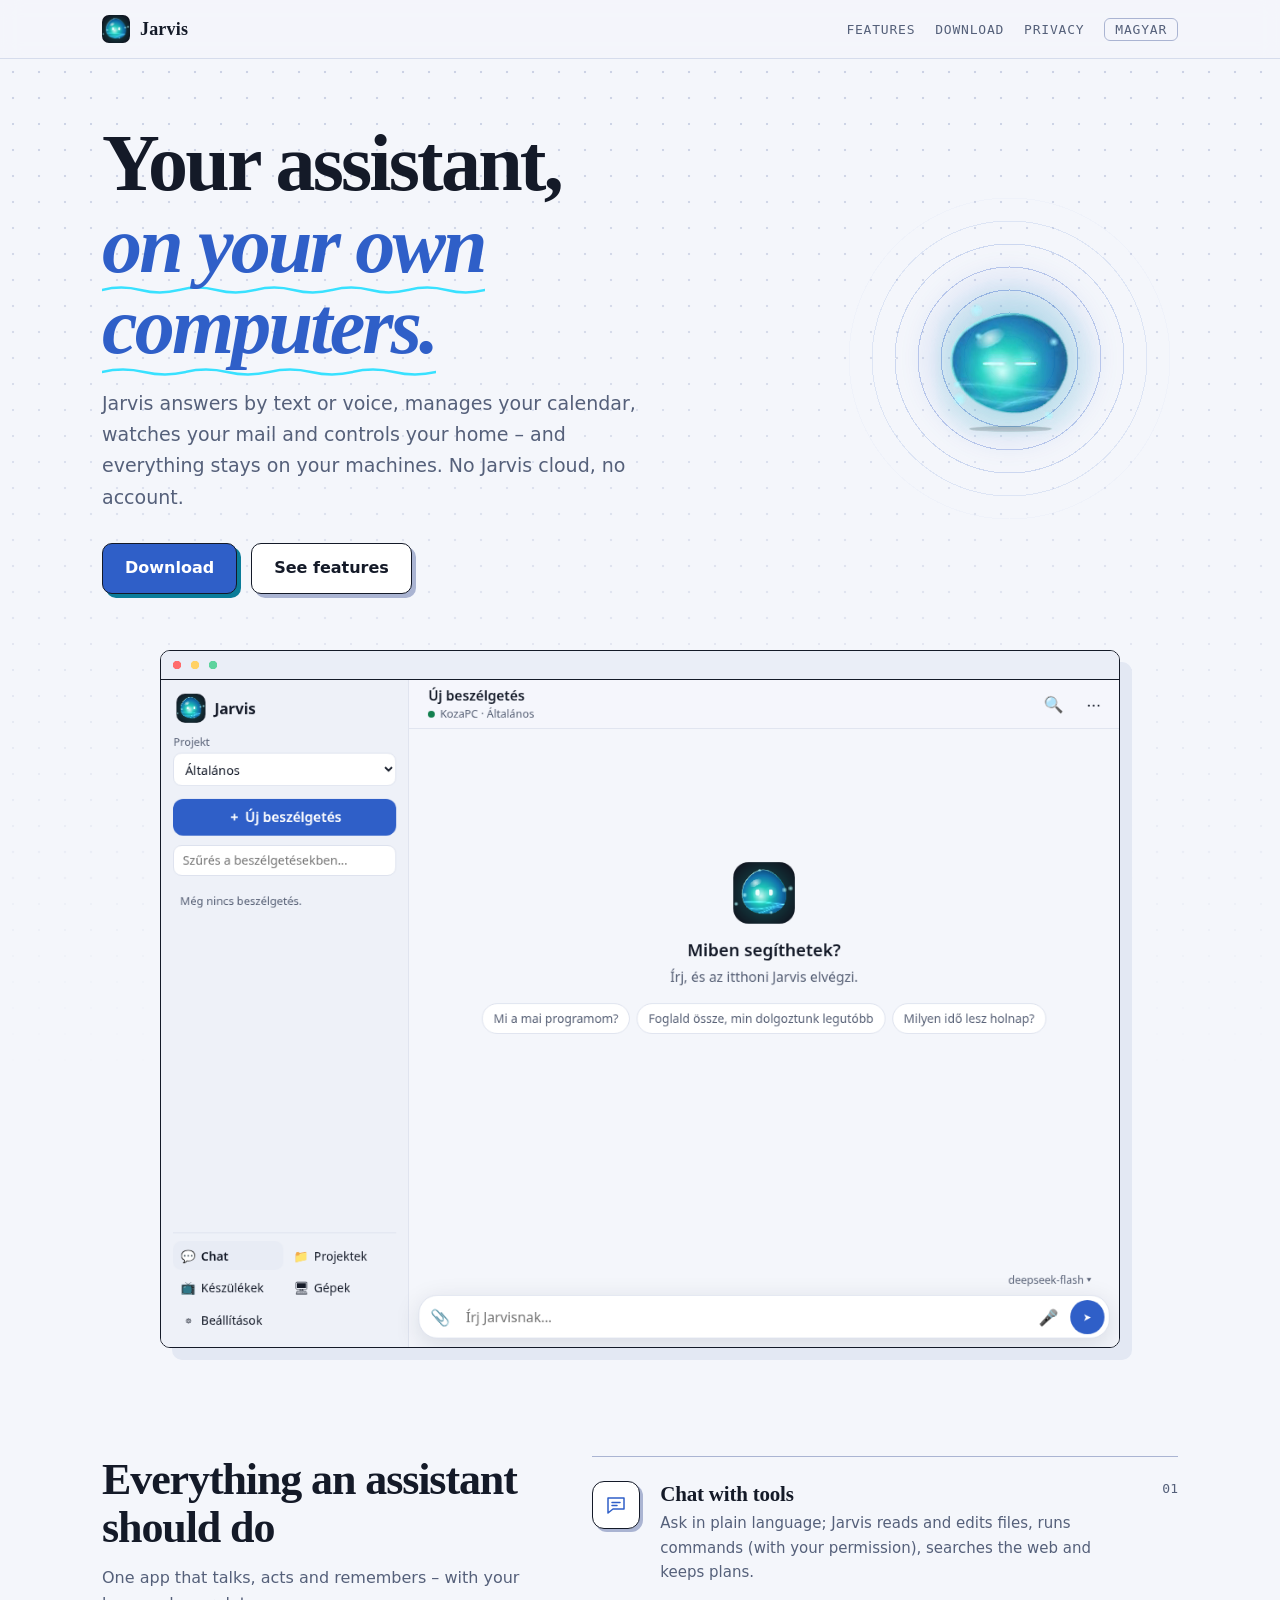
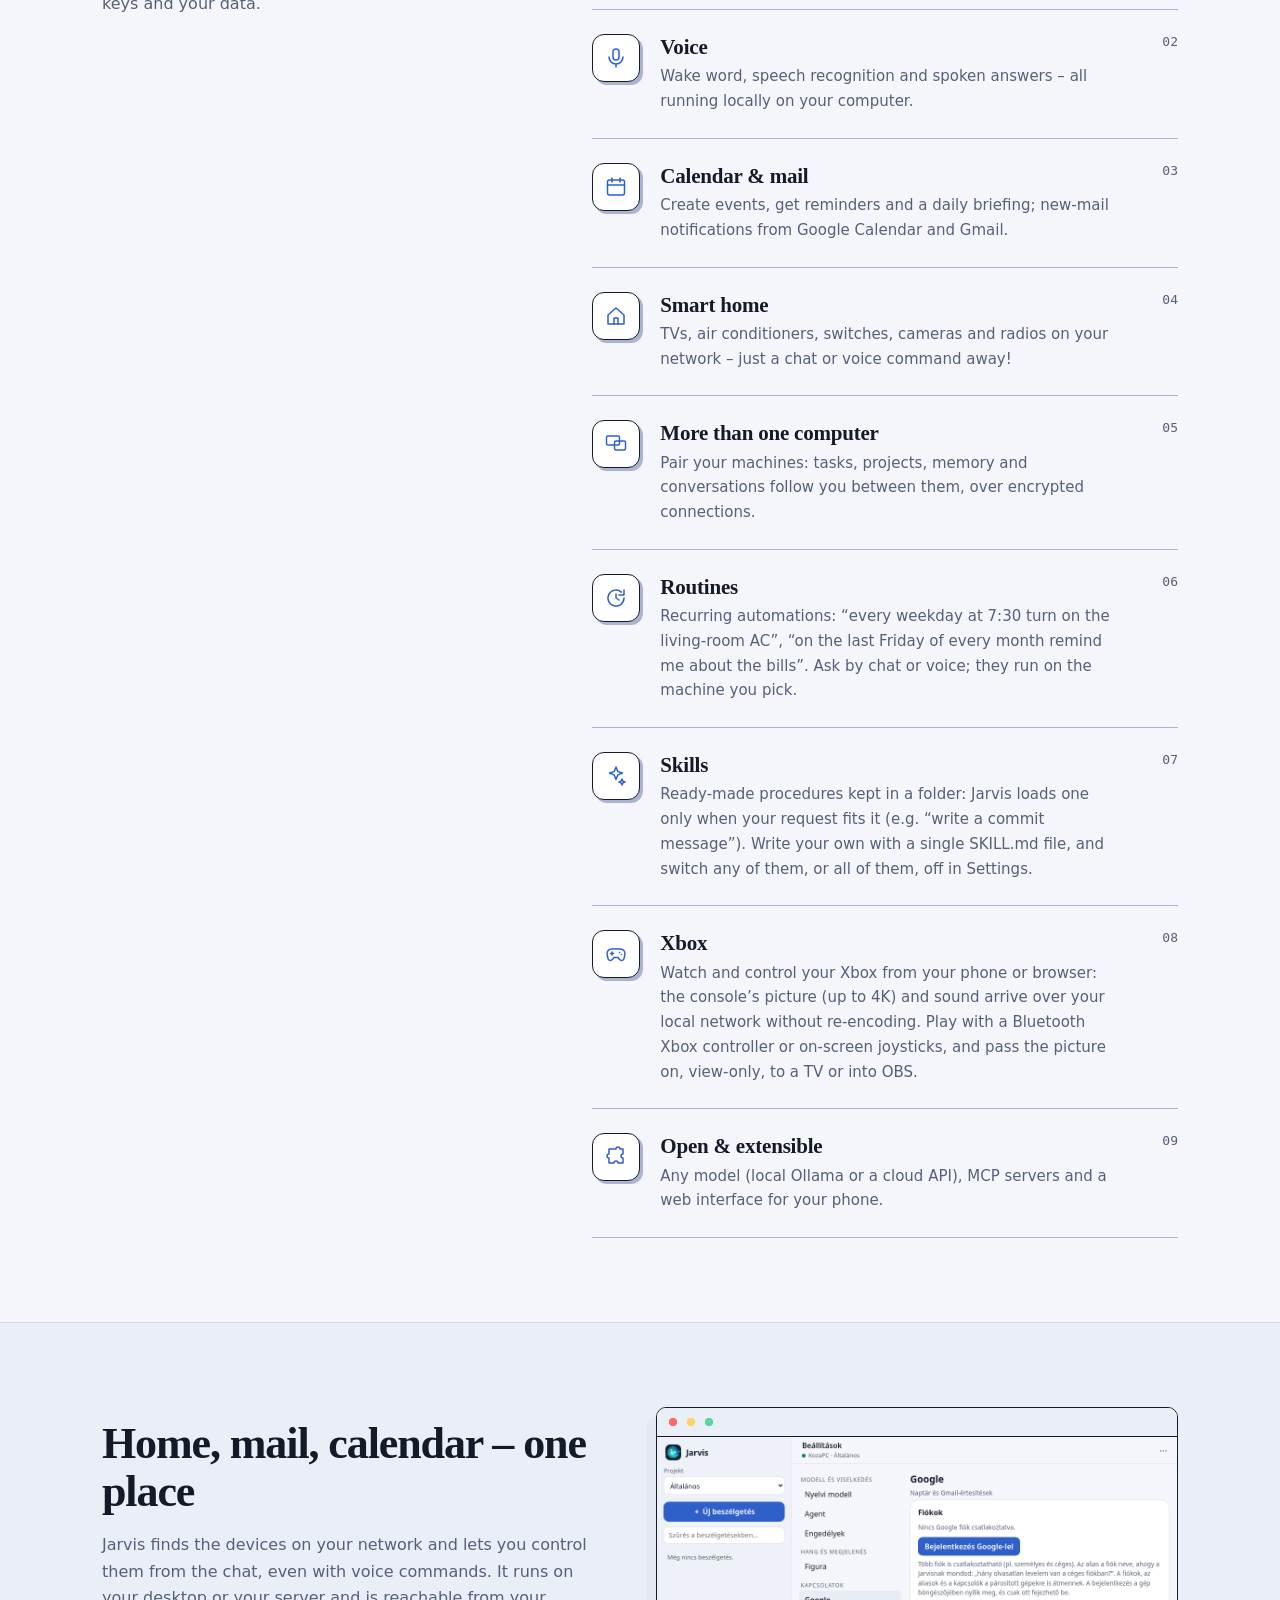
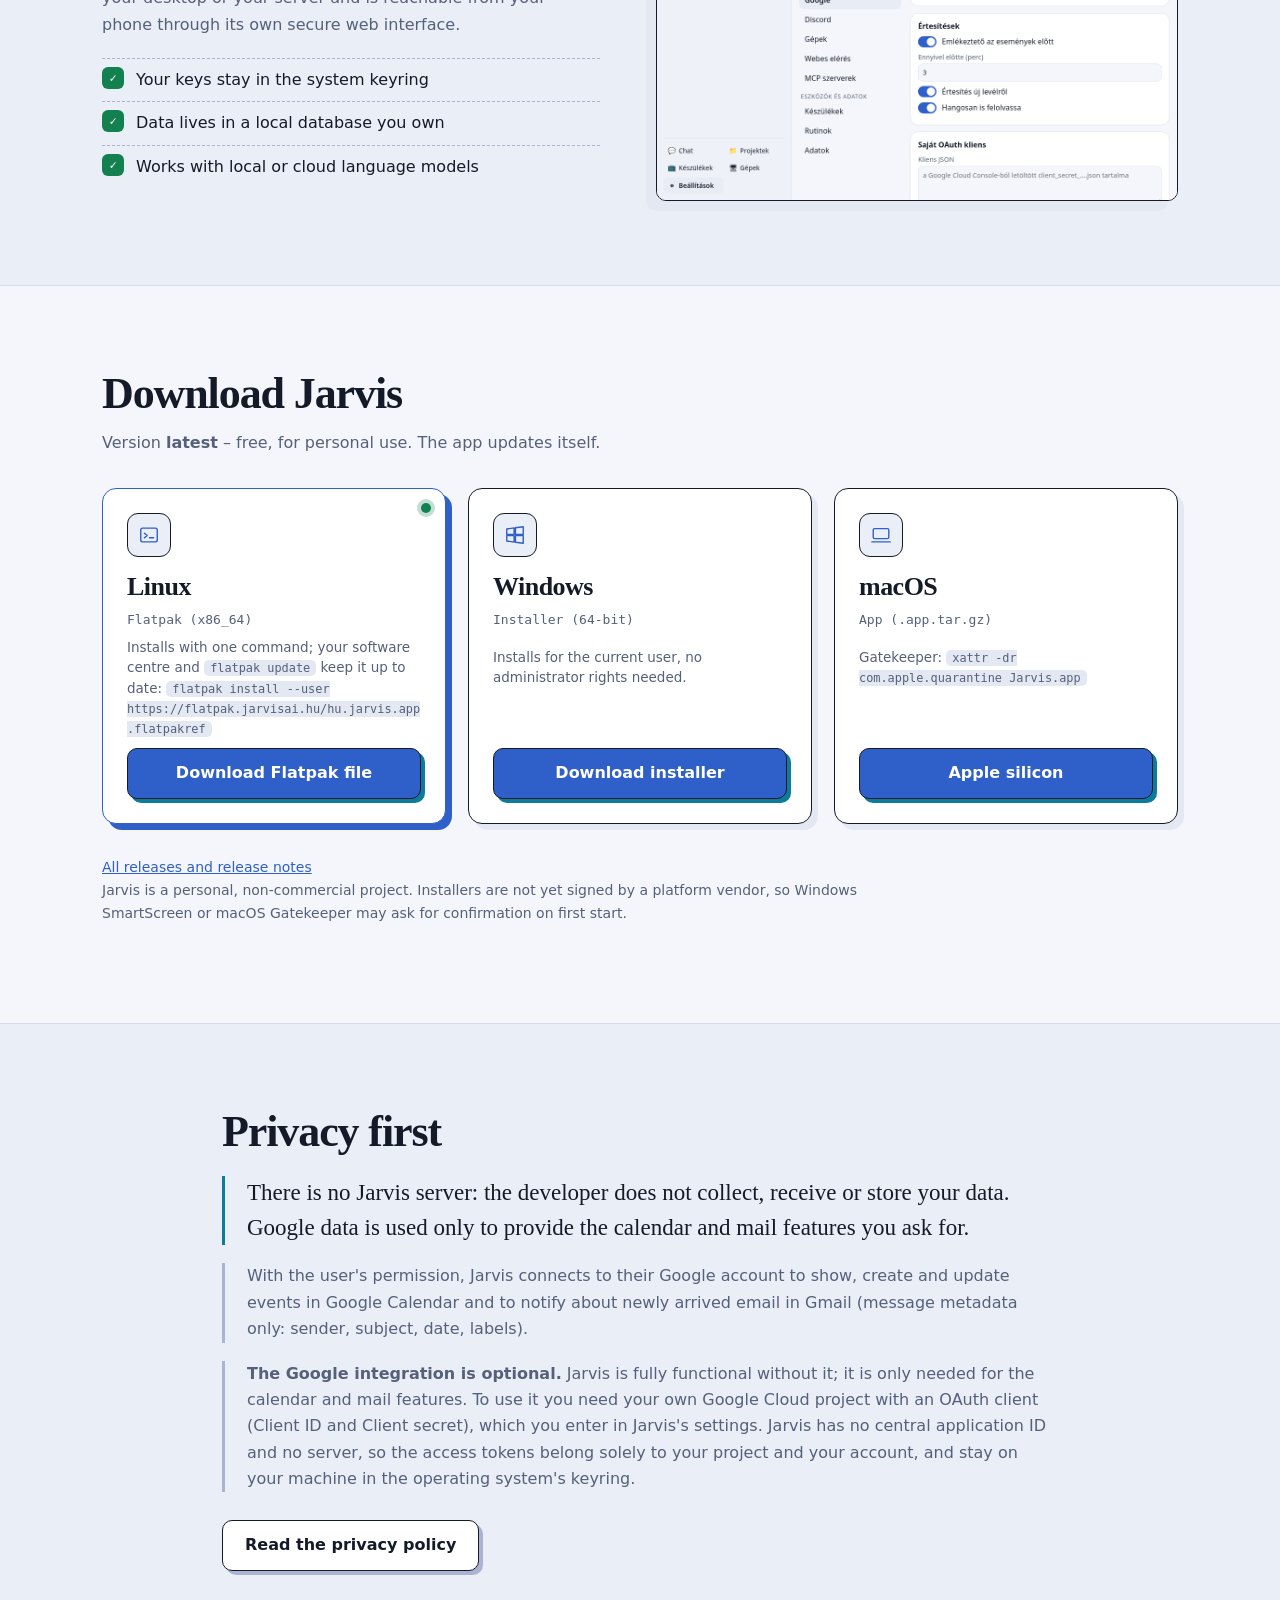
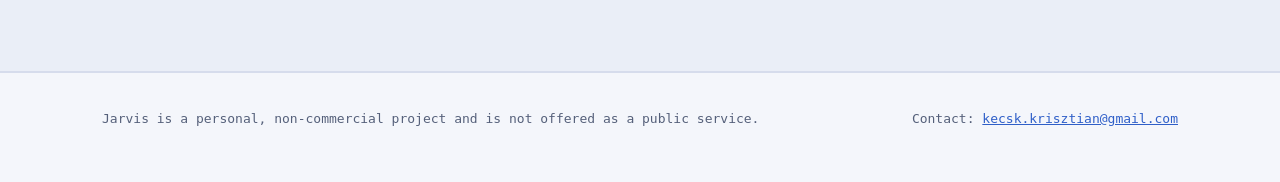
==== commit 91a23375: "Funkciók: az Xbox-kártya magyar szövege finomítva" ====
--- a/index.html
+++ b/index.html
@@ -30,7 +30,7 @@
 <div class="card"><div class="ico"><svg class="gl" viewBox="0 0 24 24" aria-hidden="true"><rect x="2.5" y="4" width="13" height="9" rx="1.5"/><rect x="10.5" y="9" width="11" height="9" rx="1.5"/></svg></div><h3>Több gép</h3><p>Párosítsd a gépeidet: a feladatok, projektek, memória és beszélgetések titkosított kapcsolaton követik az igényeidet.</p></div>
 <div class="card"><div class="ico"><svg class="gl" viewBox="0 0 24 24" aria-hidden="true"><path d="M20 12a8 8 0 1 1-2.6-5.9"/><path d="M20 4v5h-5M12 8v4l3 2"/></svg></div><h3>Rutinok</h3><p>Ismétlődő automatizációk: „minden hétköznap 7:30-kor kapcsold be a nappali klímát”, „minden hónap utolsó péntekén szólj a számlákról”. Chatben vagy hangon kéred, a kijelölt gépen futnak.</p></div>
 <div class="card"><div class="ico"><svg class="gl" viewBox="0 0 24 24" aria-hidden="true"><path d="M12 3l1.9 4.6L18.5 9l-4.6 1.9L12 15.5l-1.9-4.6L5.5 9l4.6-1.4z"/><path d="M18 15l.9 2.1L21 18l-2.1.9L18 21l-.9-2.1L15 18l2.1-.9z"/></svg></div><h3>Skillek</h3><p>Kész eljárásleírások egy mappában: a Jarvis csak akkor tölti be őket, ha a kérésedhez illenek (pl. „írj commit-üzenetet”). Saját skillt egy SKILL.md fájllal írhatsz, a Beállításokban bármelyiket egyenként vagy az egészet kikapcsolhatod.</p></div>
-<div class="card"><div class="ico"><svg class="gl" viewBox="0 0 24 24" aria-hidden="true"><path d="M7.5 7h9a4.5 4.5 0 0 1 4.4 5.4l-.8 4a2.6 2.6 0 0 1-4.5 1.2L14 15.5h-4l-1.6 2.1a2.6 2.6 0 0 1-4.5-1.2l-.8-4A4.5 4.5 0 0 1 7.5 7z"/><path d="M8 10v3M6.5 11.5h3M15.5 10.5h.01M17.5 12.5h.01"/></svg></div><h3>Xbox</h3><p>Nézd és irányítsd az Xboxodat a telefonodról vagy a böngészőből, a konzol akár 4K-s képe és hangja újrakódolás nélkül jön a helyi hálózaton át. Bluetooth-os Xbox-kontrollerrel vagy a képernyőre rajzolt joystickokkal játszhatsz, a képet pedig csak megtekintésre továbbküldheted tévére vagy OBS-be.</p></div>
+<div class="card"><div class="ico"><svg class="gl" viewBox="0 0 24 24" aria-hidden="true"><path d="M7.5 7h9a4.5 4.5 0 0 1 4.4 5.4l-.8 4a2.6 2.6 0 0 1-4.5 1.2L14 15.5h-4l-1.6 2.1a2.6 2.6 0 0 1-4.5-1.2l-.8-4A4.5 4.5 0 0 1 7.5 7z"/><path d="M8 10v3M6.5 11.5h3M15.5 10.5h.01M17.5 12.5h.01"/></svg></div><h3>Xbox</h3><p>Nézd és irányítsd az Xboxodat a telefonodról vagy a böngésződből, a konzol akár 4K-s képe és hangja újrakódolás nélkül érkezik a helyi hálózaton át. Bluetooth-os Xbox-kontrollerrel vagy a beépített joystickokkal játszhatsz, a streamet pedig továbbküldheted tévére vagy az OBS-be.</p></div>
 <div class="card"><div class="ico"><svg class="gl" viewBox="0 0 24 24" aria-hidden="true"><path d="M9 4h3a2 2 0 1 1 4 0h3v5a2 2 0 1 0 0 4v5h-5a2 2 0 1 0-4 0H5v-5a2 2 0 1 1 0-4V4z"/></svg></div><h3>Nyitott és bővíthető</h3><p>Bármilyen modell (helyi Ollama vagy felhős API), MCP-szerverek és webes felület a telefonodra.</p></div>
   </div>
 </div></section>
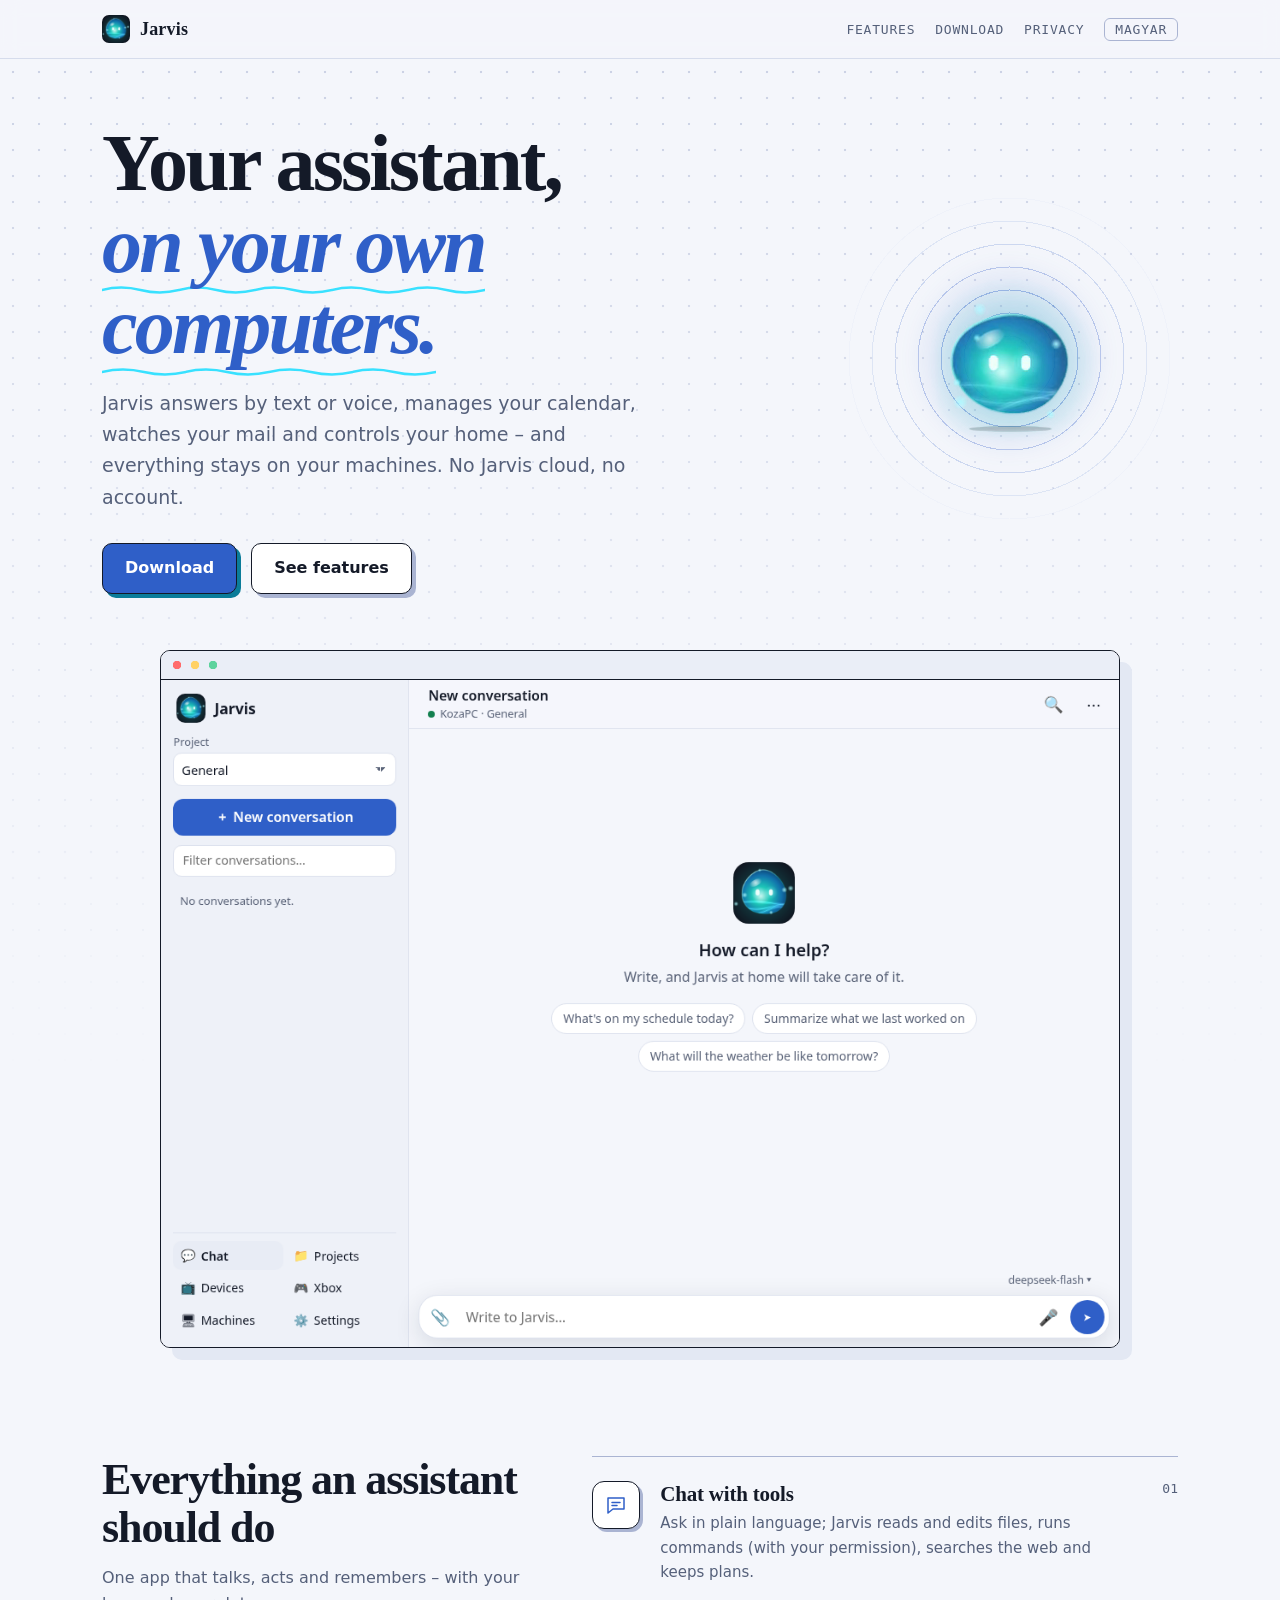
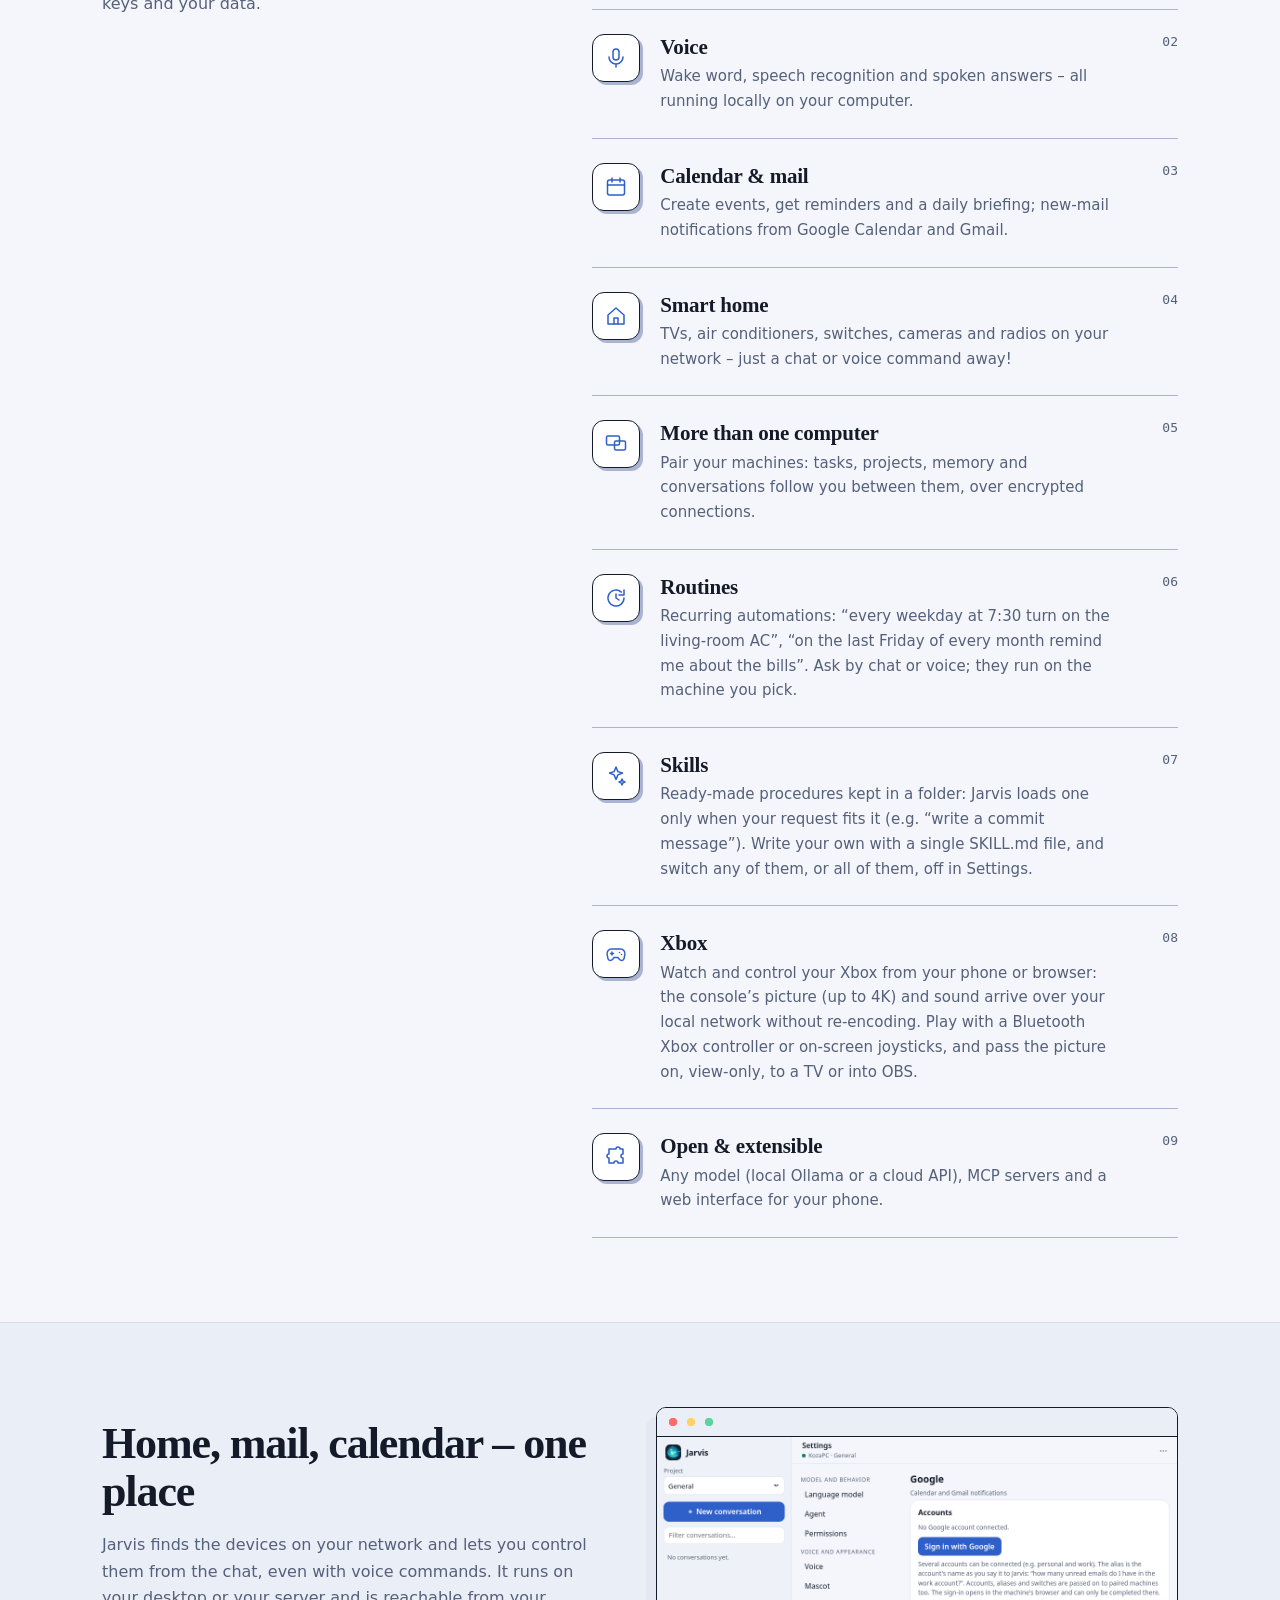
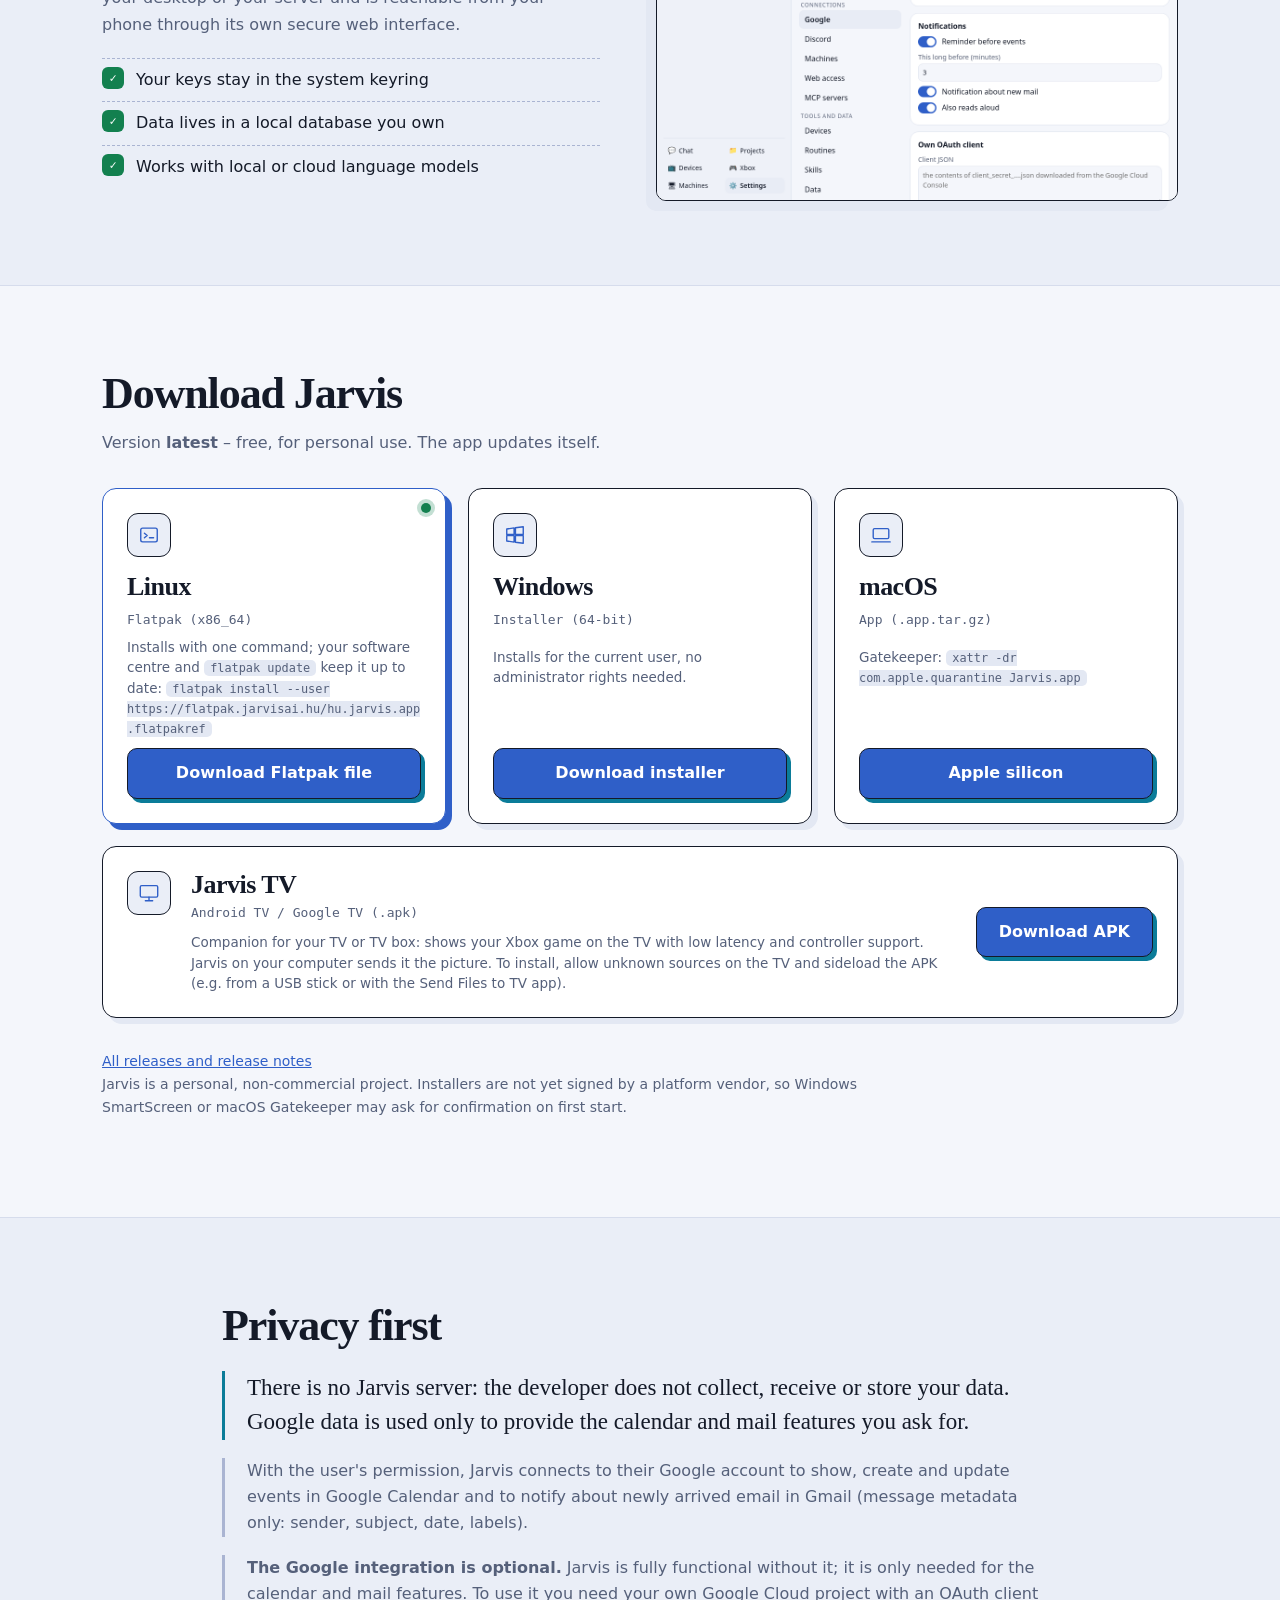
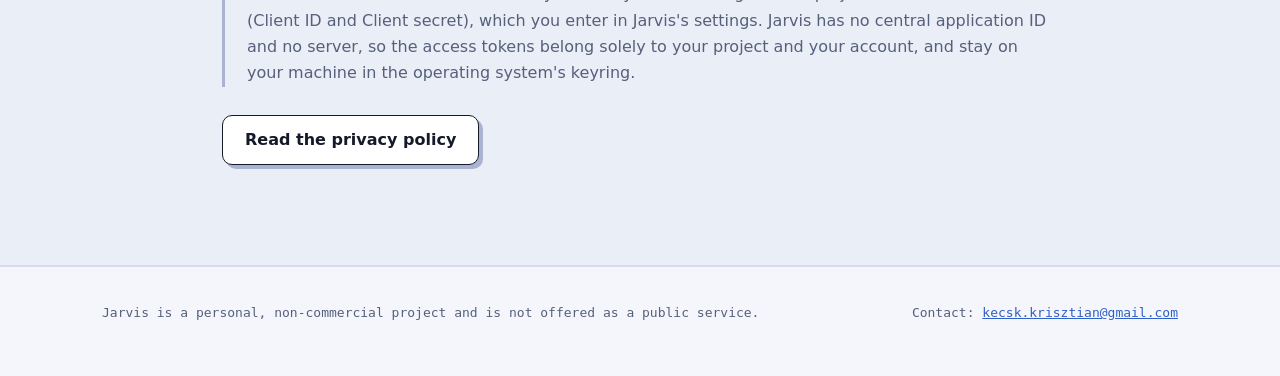
==== commit aee21873: "Letöltés: Jarvis TV (Android TV / Google TV APK) kártya, magyarul és angolul" ====
--- a/index.html
+++ b/index.html
@@ -60,6 +60,12 @@
       <small>Gatekeeper: <code>xattr -dr com.apple.quarantine Jarvis.app</code></small>
       <a class="btn primary" data-kind="mac-arm" href="https://github.com/KriszKecskes/jarvis-app/releases/latest">Apple silicon</a>
     </div>
+    <div class="card wide" data-os="android-tv">
+      <div class="ico"><svg class="gl" viewBox="0 0 24 24" aria-hidden="true"><rect x="2.5" y="4" width="19" height="12.5" rx="1.5"/><path d="M8 20.5h8M12 16.5v4"/></svg></div><h3>Jarvis TV</h3><span class="muted">Android TV / Google TV (.apk)</span>
+      <small data-size></small>
+      <small>Kiegészítő a tévéhez vagy tévéboxhoz: az Xbox-játékot alacsony késéssel, kontrollerrel mutatja a tévén. A gépen futó Jarvis küldi rá a képet. Telepítés: a tévén engedélyezd az ismeretlen forrást, és tedd fel az APK-t (pl. pendrive-ról vagy a Send Files to TV appal).</small>
+      <a class="btn primary" data-kind="android-tv" href="https://github.com/KriszKecskes/jarvis-app/releases/latest">APK letöltése</a>
+    </div>
   </div>
   <p class="note"><a href="https://github.com/KriszKecskes/jarvis-app/releases">Minden kiadás és a változásnapló</a><br>A Jarvis személyes, nem kereskedelmi projekt. A telepítők még nincsenek platformgyártói aláírással ellátva, ezért a Windows SmartScreen vagy a macOS Gatekeeper az első indításkor megerősítést kérhet.</p>
 </div></section>
@@ -72,5 +78,5 @@
 </div></section>
 
 <footer><div class="wrap"><span>A Jarvis személyes, nem kereskedelmi projekt, nem nyilvános szolgáltatás.</span><span>Kapcsolat: <a href="mailto:kecsk.krisztian@gmail.com">kecsk.krisztian@gmail.com</a></span></div></footer>
-<script src="app.js?v=flatpak1"></script>
+<script src="app.js?v=tv1"></script>
 </body></html>
--- a/style.css
+++ b/style.css
@@ -113,6 +113,16 @@
 .dl .card .muted { font: 500 13px var(--mono); }
 .dl .card small { color: var(--muted); font-size: 13.5px; line-height: 1.5; overflow-wrap: anywhere; }
 .dl .card .btn { margin-top: auto; align-self: stretch; }
+/* a TV-kiegészítő: teljes szélességű sor a platformkártyák alatt; széles képernyőn a gomb jobbra, keskenyen alul */
+.dl .card.wide { grid-column: 1 / -1; display: grid; grid-template-columns: auto 1fr auto; column-gap: 20px; row-gap: 6px; align-items: center; }
+.dl .card.wide .ico { grid-row: 1 / span 4; align-self: start; }
+.dl .card.wide > :not(.ico):not(.btn) { grid-column: 2; }
+.dl .card.wide h3 { margin: 0; }
+.dl .card.wide .btn { grid-column: 3; grid-row: 1 / span 4; margin: 0; align-self: center; white-space: nowrap; }
+@media (max-width: 760px) {
+  .dl .card.wide { grid-template-columns: auto 1fr; }
+  .dl .card.wide .btn { grid-column: 1 / -1; grid-row: auto; align-self: stretch; }
+}
 .dl .card.me { border-color: var(--accent); box-shadow: 6px 6px 0 var(--accent); }
 .dl .card.me::after { content: ""; position: absolute; top: 14px; right: 14px; width: 10px; height: 10px; border-radius: 50%; background: var(--ok); box-shadow: 0 0 0 4px color-mix(in srgb, var(--ok) 25%, transparent); }
 .badge { align-self: flex-start; font-size: 12px; font-weight: 700; color: var(--on-accent); background: var(--accent); border-radius: 6px; padding: 2px 10px; }
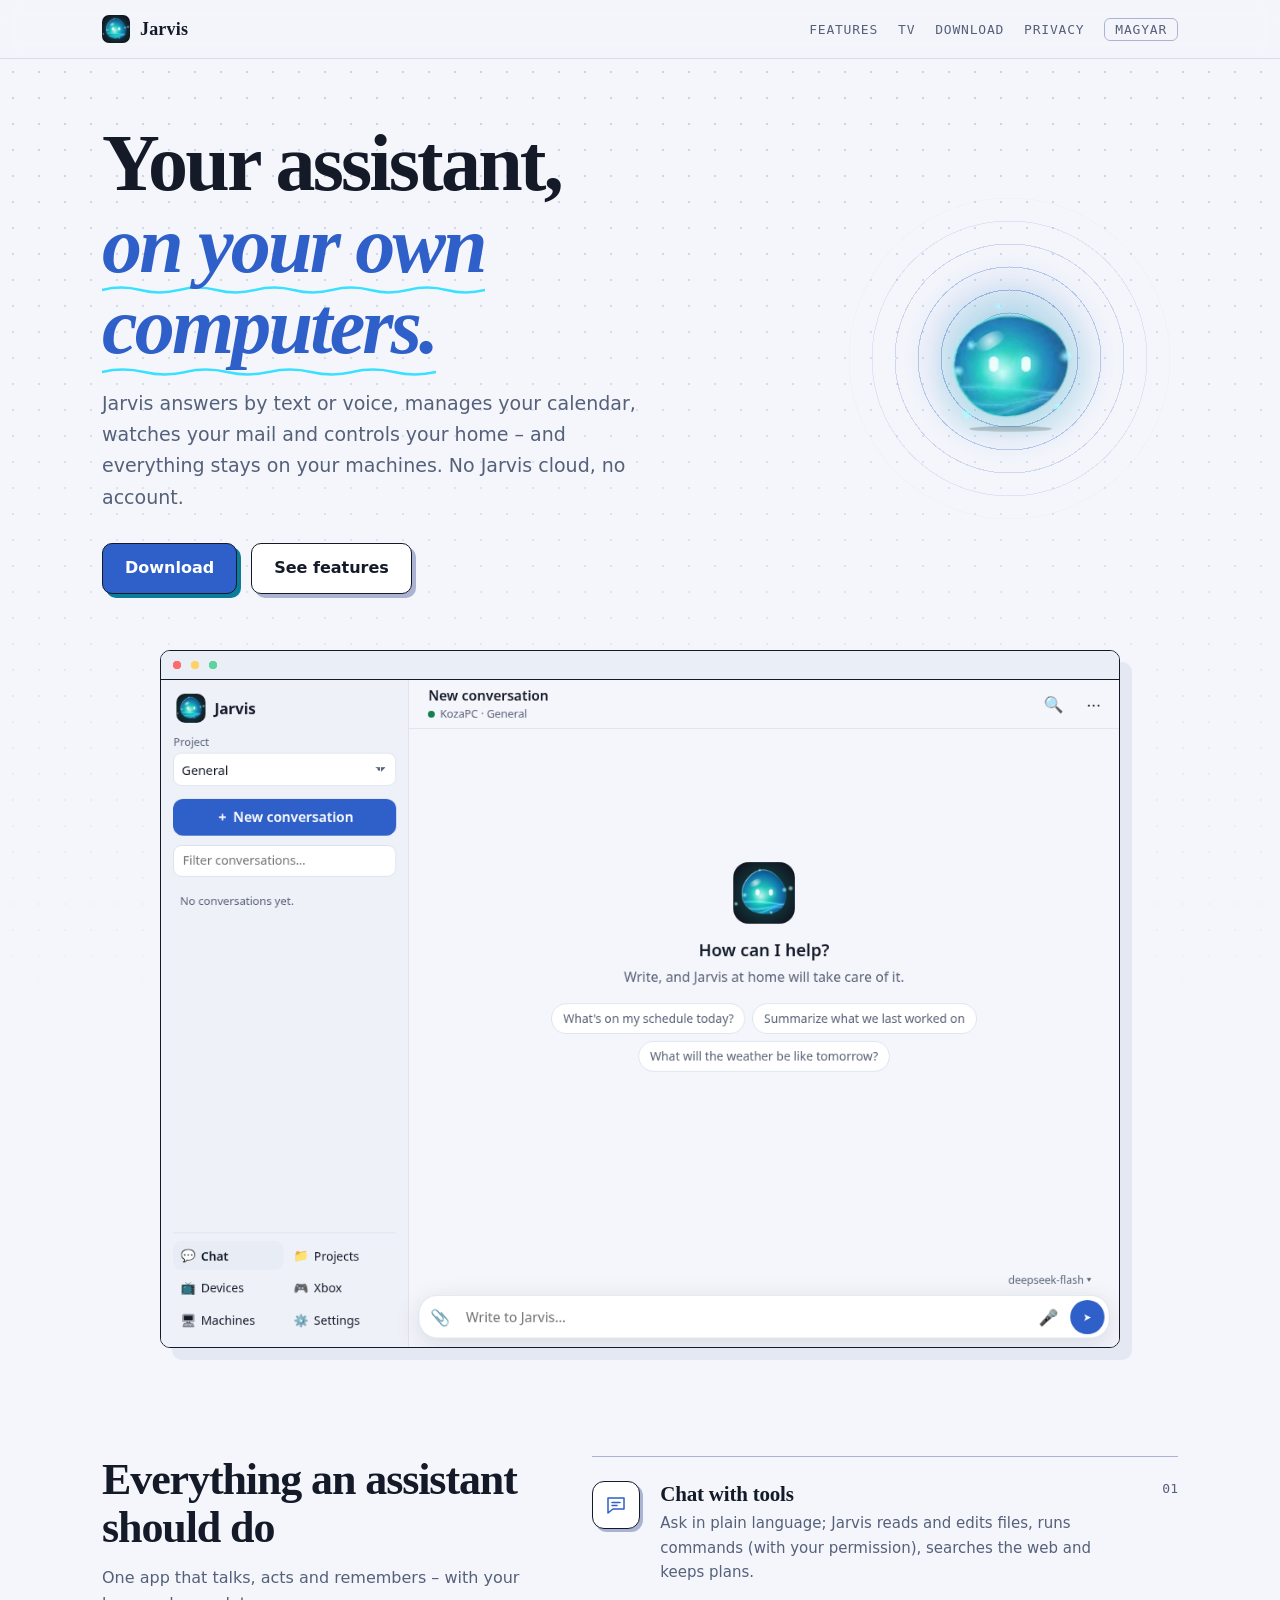
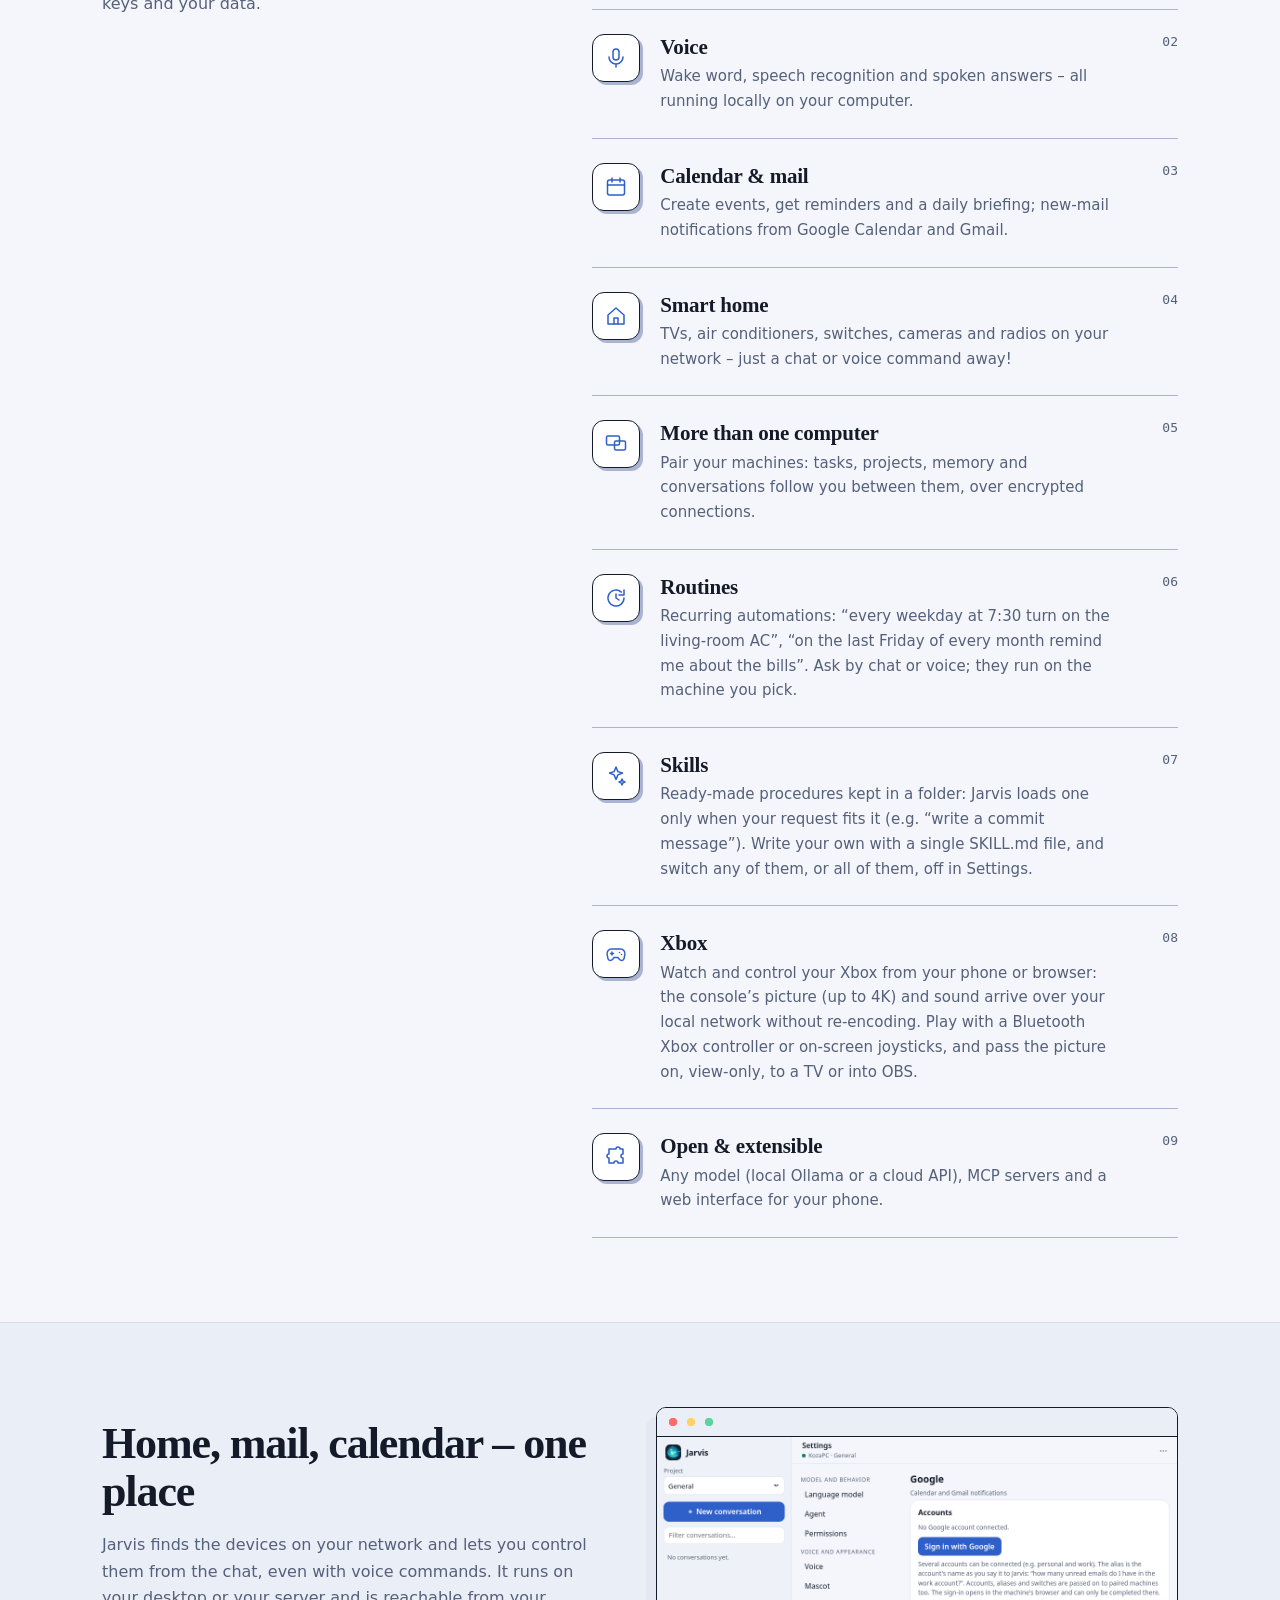
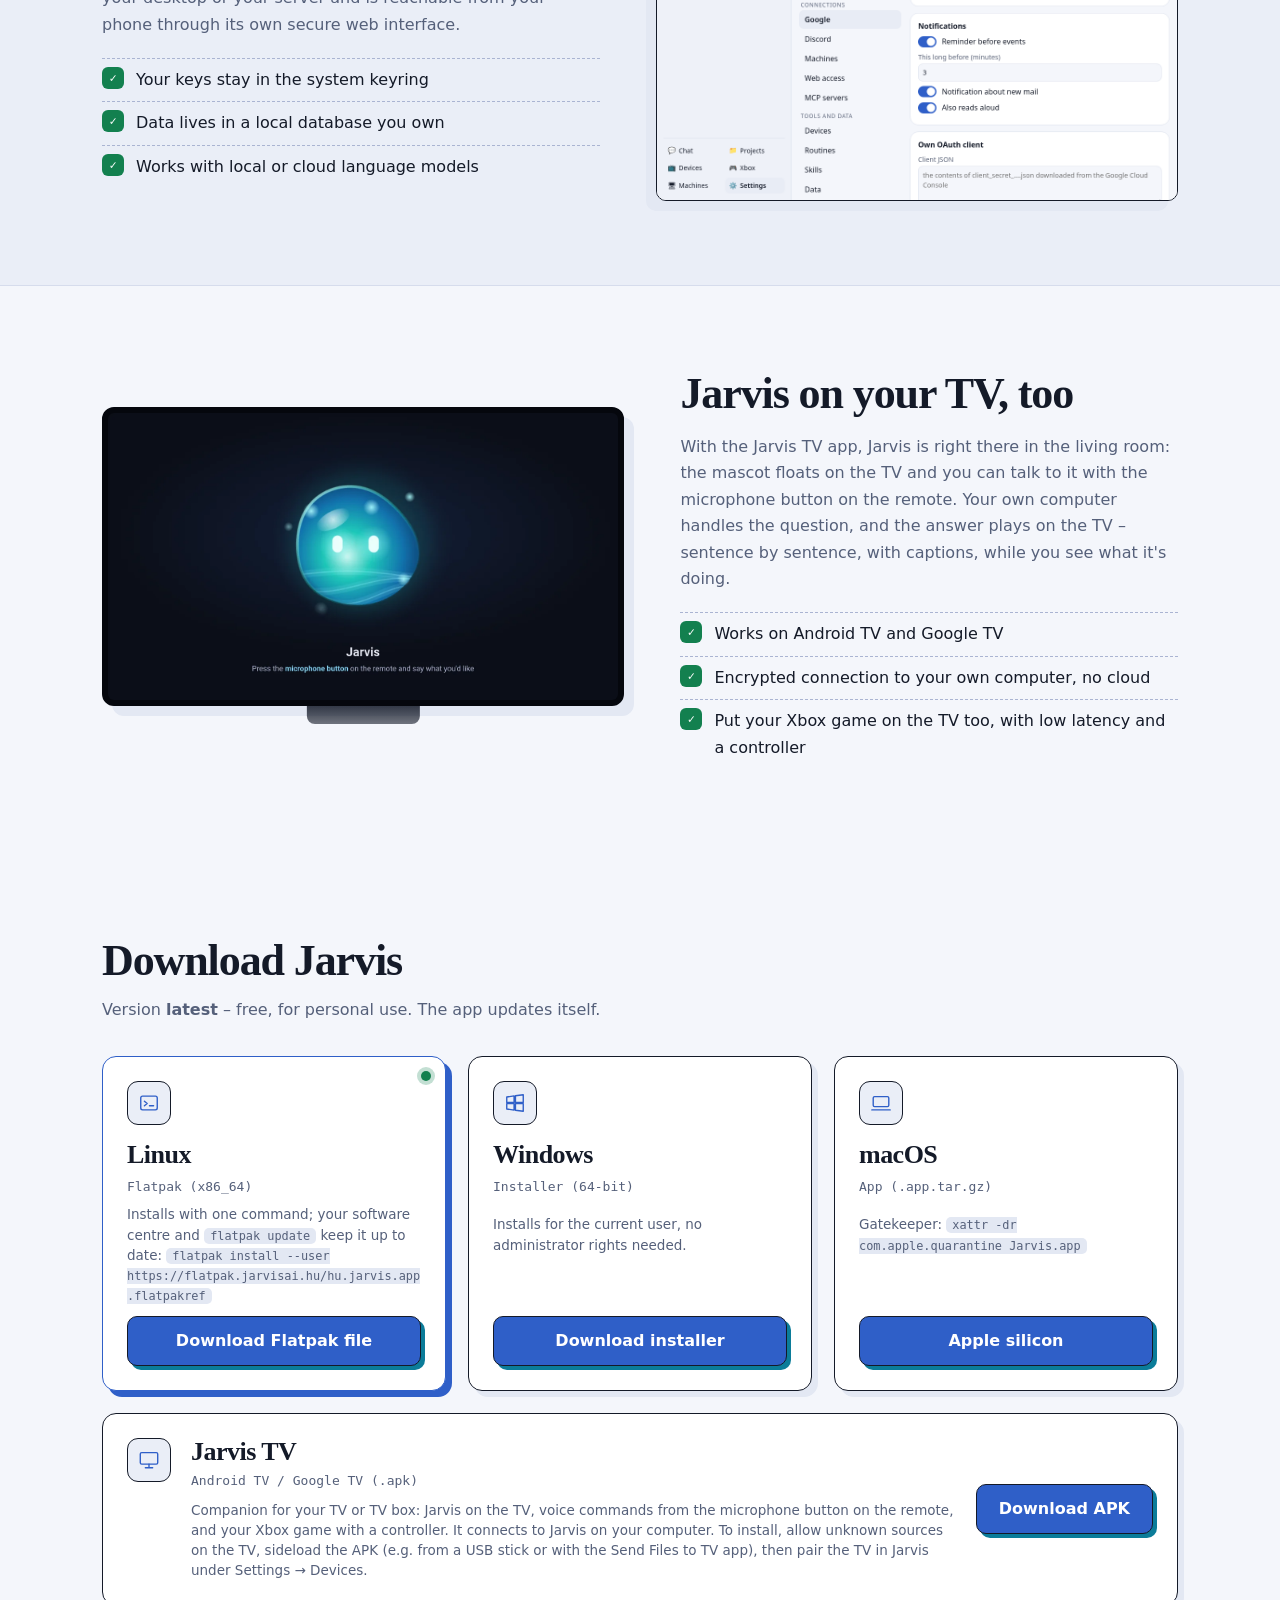
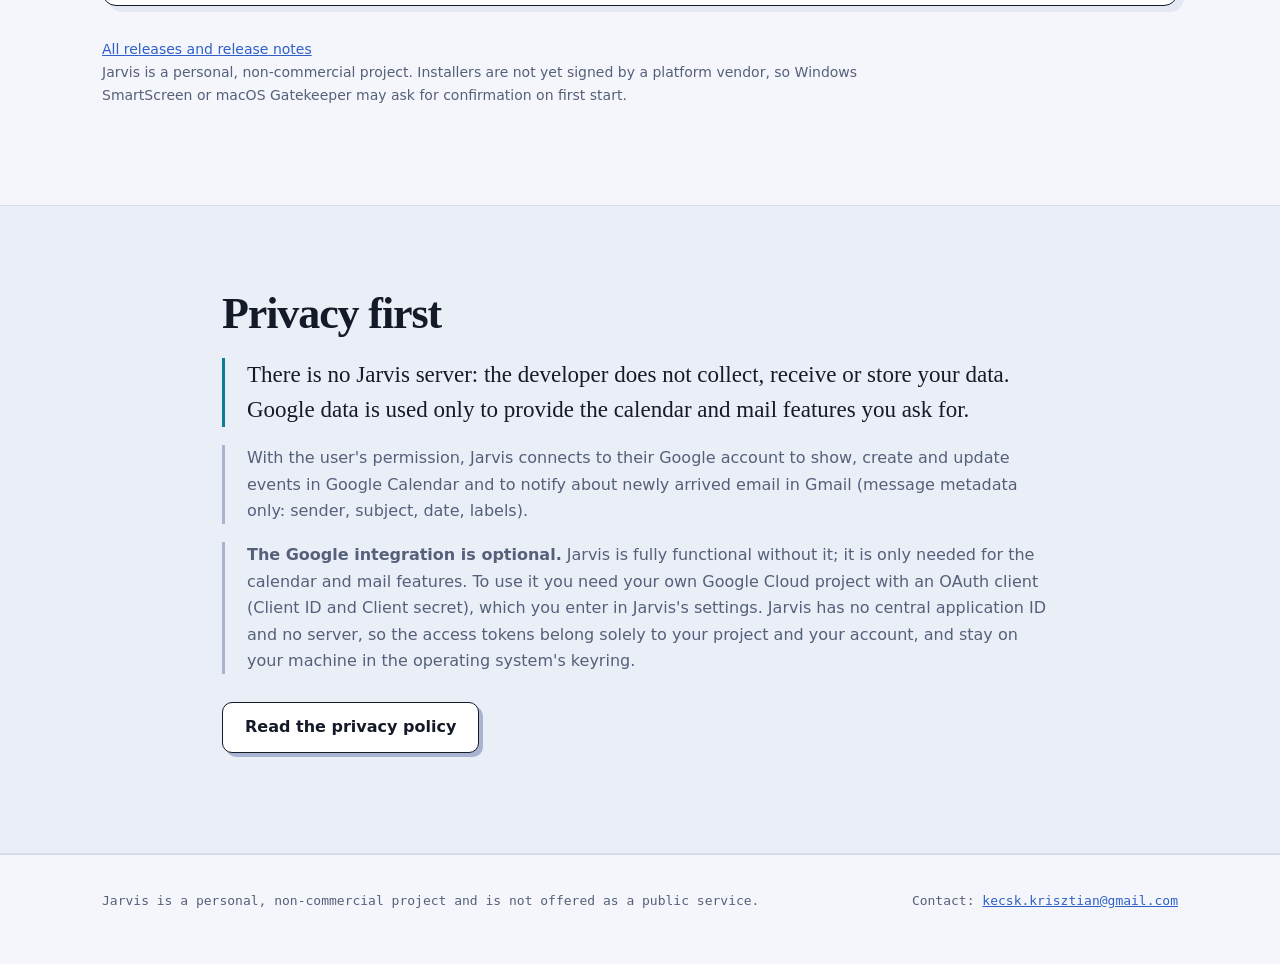
==== commit b99d8ad7: "Jarvis TV: új szekció („A Jarvis a tévén is”, magyar/angol képernyőkép), a letöltőkártya szövege már" ====
--- a/index.html
+++ b/index.html
@@ -7,7 +7,7 @@
 <body>
 <header class="top"><div class="wrap">
   <a class="brand" href="index.html"><img src="logo.png" alt="">Jarvis</a>
-  <nav><a class="hide-s" href="#features">Funkciók</a><a href="#download">Letöltés</a><a class="hide-s" href="privacy.html">Adatvédelem</a><a class="lang" data-lang="en" href="en/">English</a></nav>
+  <nav><a class="hide-s" href="#features">Funkciók</a><a class="hide-s" href="#tv">Tévé</a><a href="#download">Letöltés</a><a class="hide-s" href="privacy.html">Adatvédelem</a><a class="lang" data-lang="en" href="en/">English</a></nav>
 </div></header>
 
 <div class="hero"><div class="wrap">
@@ -40,6 +40,11 @@
   <div class="shot"><img class="dark-only" src="img/google-dark.png" alt="A Jarvis Google-beállításai: naptár-emlékeztetők és értesítés az új levelekről" loading="lazy"><img class="light-only" src="img/google-light.png" alt="A Jarvis Google-beállításai: naptár-emlékeztetők és értesítés az új levelekről" loading="lazy"></div>
 </div></section>
 
+<section id="tv"><div class="wrap split tv">
+  <div class="shot"><img src="img/tv-hu.webp" width="1280" height="720" alt="A Jarvis TV főképernyője: középen a figura, alatta: Nyomd meg a távirányító mikrofon-gombját, és mondd, mit szeretnél" loading="lazy"></div>
+  <div><h2>A Jarvis a tévén is</h2><p class="muted">A Jarvis TV alkalmazással a Jarvis ott van a nappaliban: a figura a tévén lebeg, és a távirányító mikrofon-gombjával beszélgethetsz vele. A kérdést a saját géped dolgozza fel, a válasz a tévén szól – mondatonként, felirattal, és közben látod, mit csinál épp.</p><ul class="checks"><li>Android TV-n és Google TV-n működik</li><li>Titkosított kapcsolat a saját gépeddel, felhő nélkül</li><li>Az Xbox-játék is kitehető a tévére, alacsony késéssel, kontrollerrel</li></ul></div>
+</div></section>
+
 <section id="download"><div class="wrap">
   <h2>A Jarvis letöltése</h2><p class="sub">Verzió: <b data-version>legfrissebb</b> – ingyenes, személyes használatra. Az app magától frissül.</p>
   <div class="dl">
@@ -63,7 +68,7 @@
     <div class="card wide" data-os="android-tv">
       <div class="ico"><svg class="gl" viewBox="0 0 24 24" aria-hidden="true"><rect x="2.5" y="4" width="19" height="12.5" rx="1.5"/><path d="M8 20.5h8M12 16.5v4"/></svg></div><h3>Jarvis TV</h3><span class="muted">Android TV / Google TV (.apk)</span>
       <small data-size></small>
-      <small>Kiegészítő a tévéhez vagy tévéboxhoz: az Xbox-játékot alacsony késéssel, kontrollerrel mutatja a tévén. A gépen futó Jarvis küldi rá a képet. Telepítés: a tévén engedélyezd az ismeretlen forrást, és tedd fel az APK-t (pl. pendrive-ról vagy a Send Files to TV appal).</small>
+      <small>Kiegészítő a tévéhez vagy tévéboxhoz: a Jarvis a tévén, hangutasítással a távirányító mikrofon-gombjáról, és az Xbox-játék is kitehető rá kontrollerrel. A gépen futó Jarvishoz kapcsolódik. Telepítés: a tévén engedélyezd az ismeretlen forrást, tedd fel az APK-t (pl. pendrive-ról vagy a Send Files to TV appal), majd párosítsd a tévét a Jarvis Beállítások → Készülékek lapján.</small>
       <a class="btn primary" data-kind="android-tv" href="https://github.com/KriszKecskes/jarvis-app/releases/latest">APK letöltése</a>
     </div>
   </div>
@@ -78,5 +83,5 @@
 </div></section>
 
 <footer><div class="wrap"><span>A Jarvis személyes, nem kereskedelmi projekt, nem nyilvános szolgáltatás.</span><span>Kapcsolat: <a href="mailto:kecsk.krisztian@gmail.com">kecsk.krisztian@gmail.com</a></span></div></footer>
-<script src="app.js?v=tv1"></script>
+<script src="app.js?v=tv2"></script>
 </body></html>
--- a/style.css
+++ b/style.css
@@ -101,6 +101,14 @@
 .split { display: grid; gap: 56px; align-items: center; grid-template-columns: 1fr 1.05fr; }
 @media (max-width: 860px) { .split { grid-template-columns: 1fr; gap: 40px; } }
 .split .shot { margin: 0; box-shadow: -10px 10px 0 var(--panel-2); }
+/* a tévés szekció: a kép balra (a fölötte lévő szekció fordítottja), a tévé képe mindig sötét */
+.split.tv { grid-template-columns: 1.05fr 1fr; }
+/* tévé, nem ablak: vékony sötét káva (a kép maga is sötét, a téma nem változtat rajta) és alul kis talp */
+.split.tv .shot { overflow: visible; border: 6px solid #05070d; border-radius: 12px; background: #05070d; box-shadow: 10px 10px 0 var(--panel-2); margin-bottom: 26px; }
+.split.tv .shot::before { display: none; }
+.split.tv .shot::after { content: ""; position: absolute; left: 50%; bottom: -24px; width: 22%; height: 18px; transform: translateX(-50%); border-radius: 0 0 8px 8px; background: linear-gradient(var(--ink), color-mix(in srgb, var(--ink) 70%, transparent)); opacity: 0.85; }
+.split.tv .shot img { display: block; width: 100%; height: auto; border-radius: 6px; }
+@media (max-width: 860px) { .split.tv { grid-template-columns: 1fr; } }
 .checks { list-style: none; padding: 0; margin: 20px 0 0; }
 .checks li { padding: 8px 0 8px 34px; position: relative; border-top: 1px dashed var(--line-2); }
 .checks li::before { content: "✓"; position: absolute; left: 0; top: 8px; width: 22px; height: 22px; display: grid; place-items: center; font: 700 12px var(--mono); color: var(--on-accent); background: var(--ok); border-radius: 6px; }
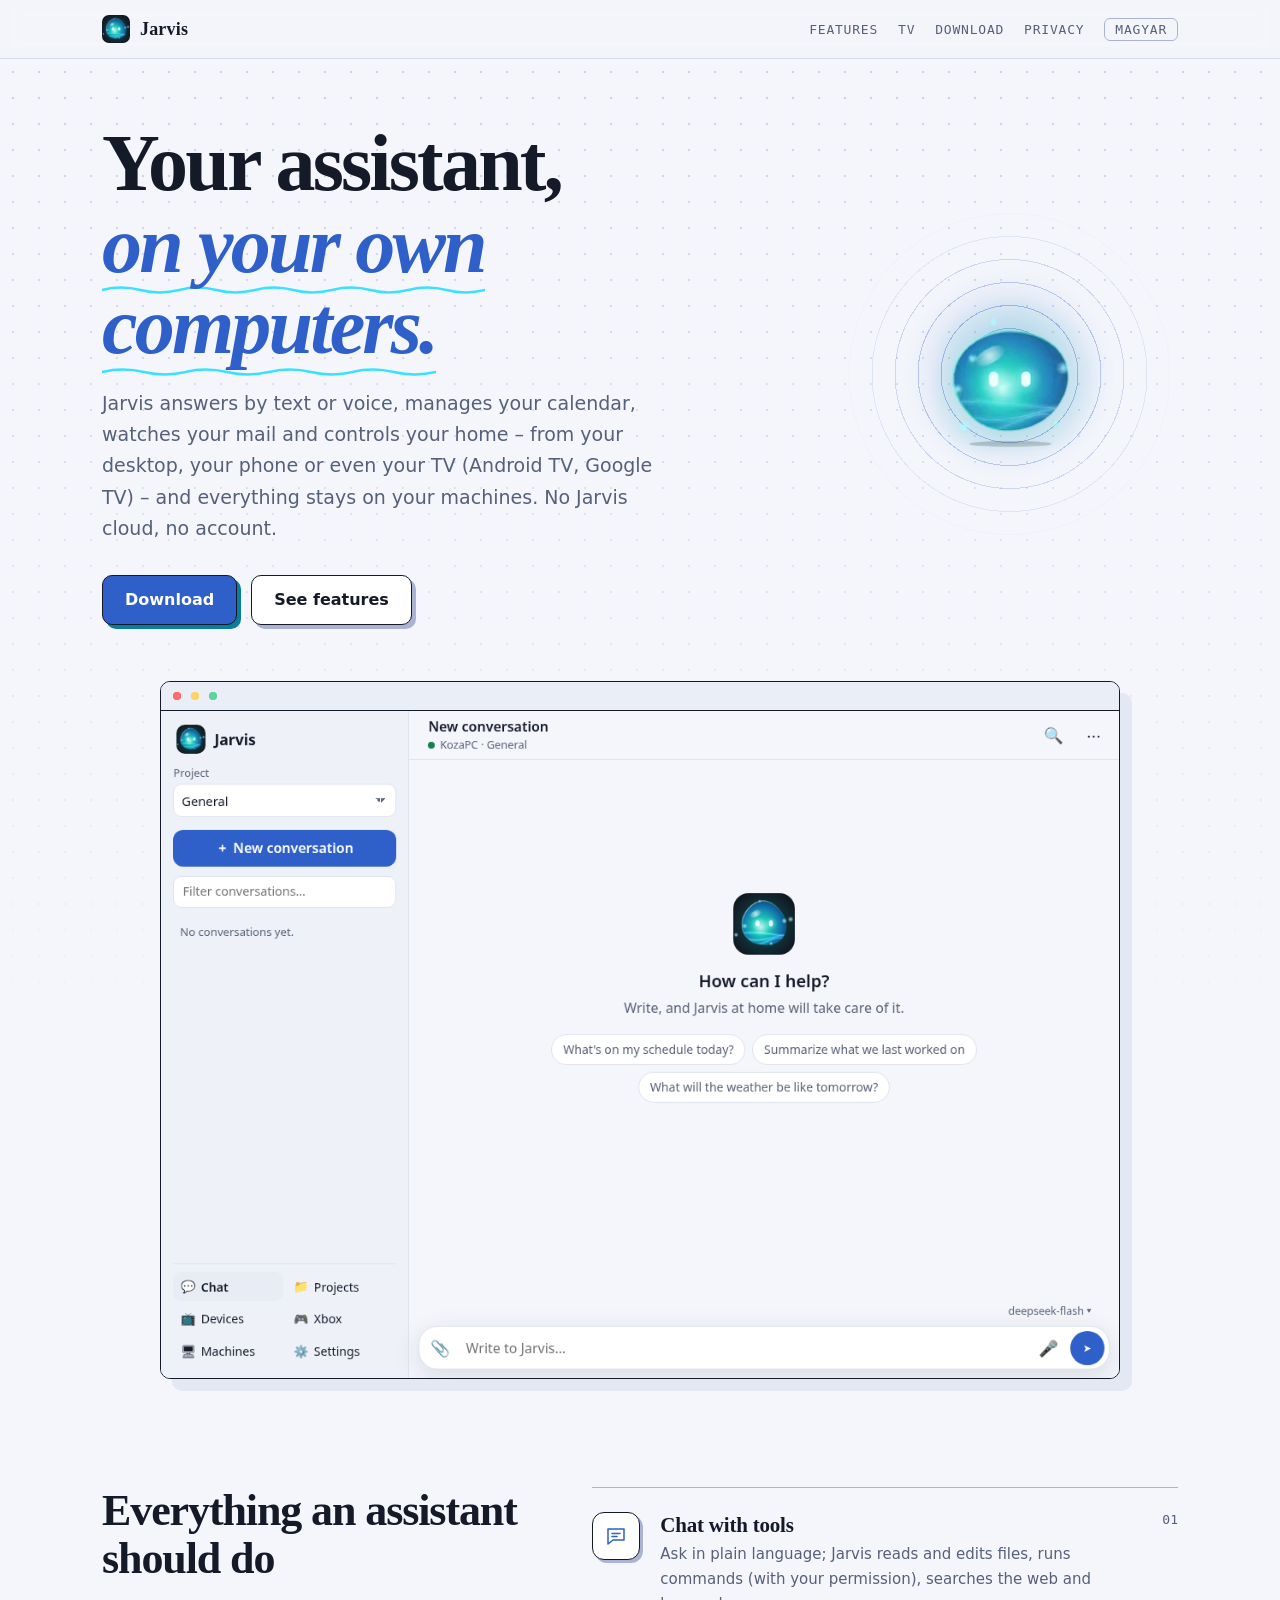
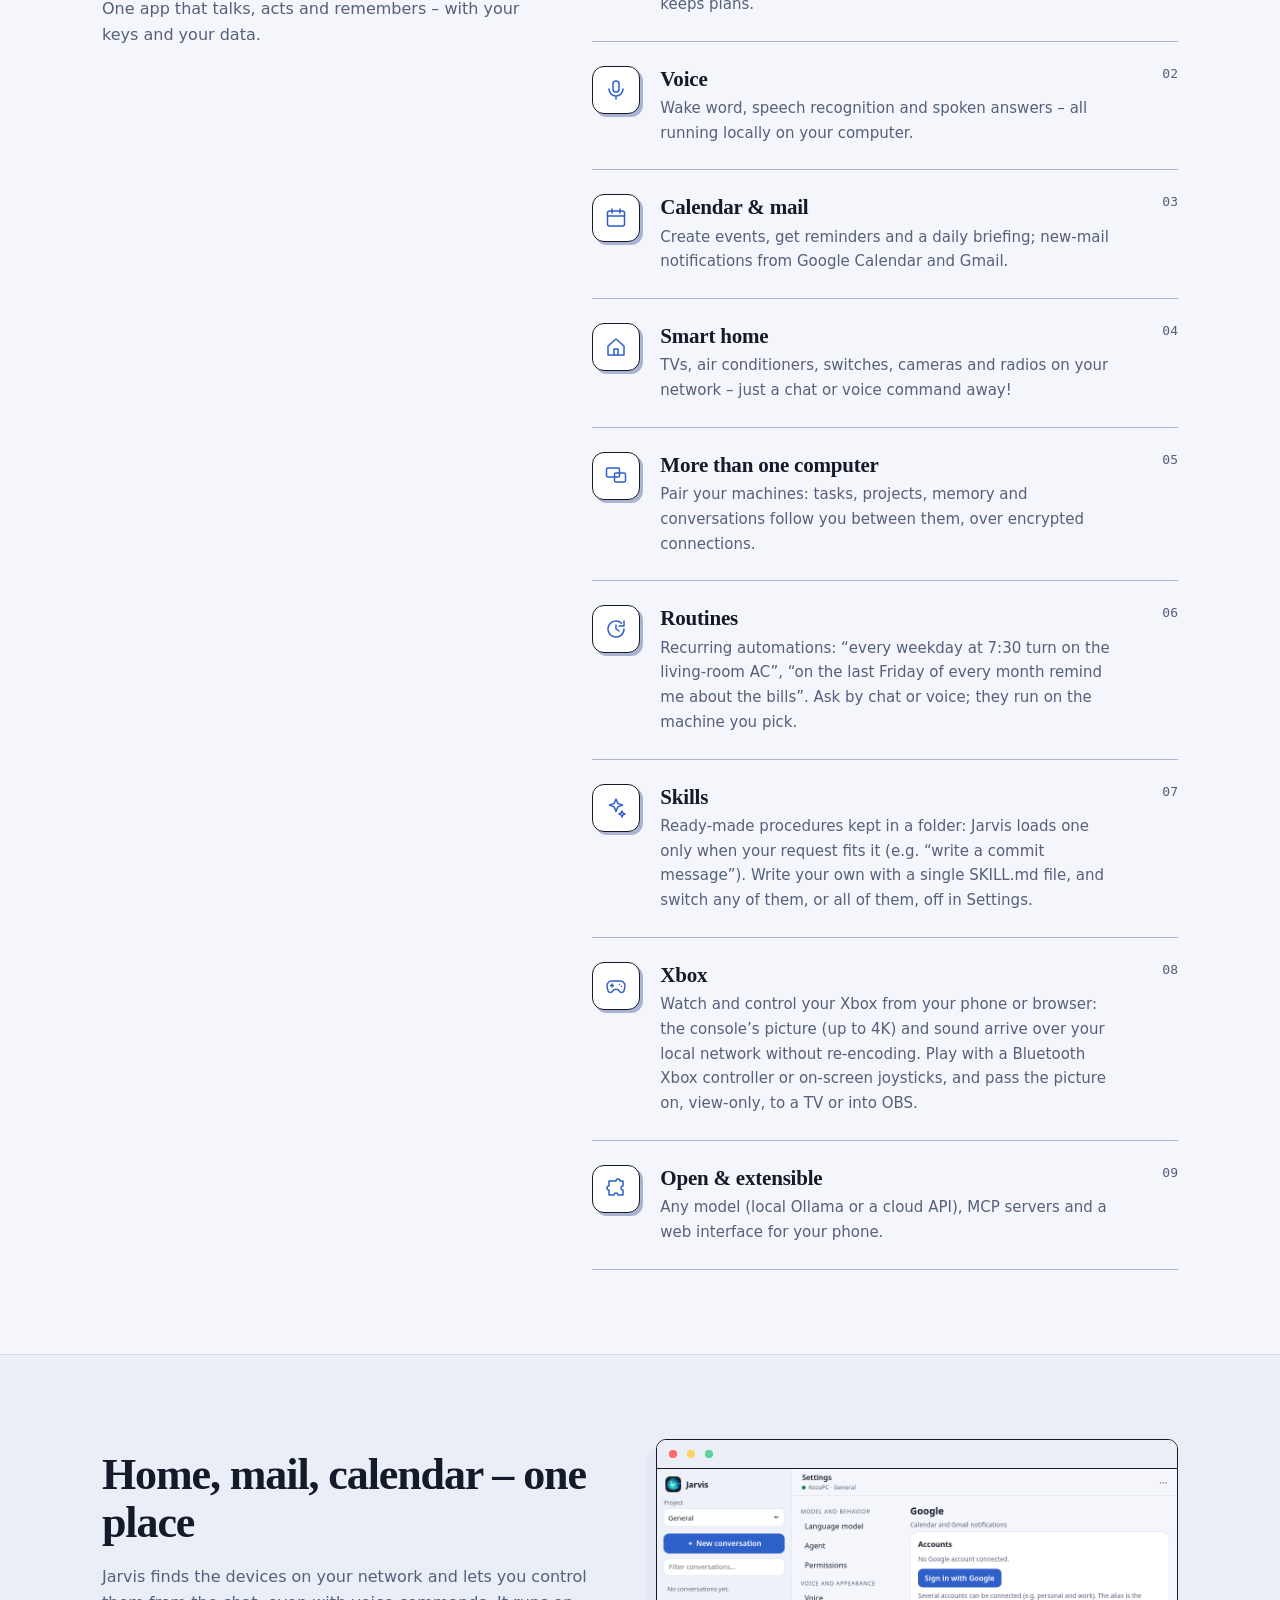
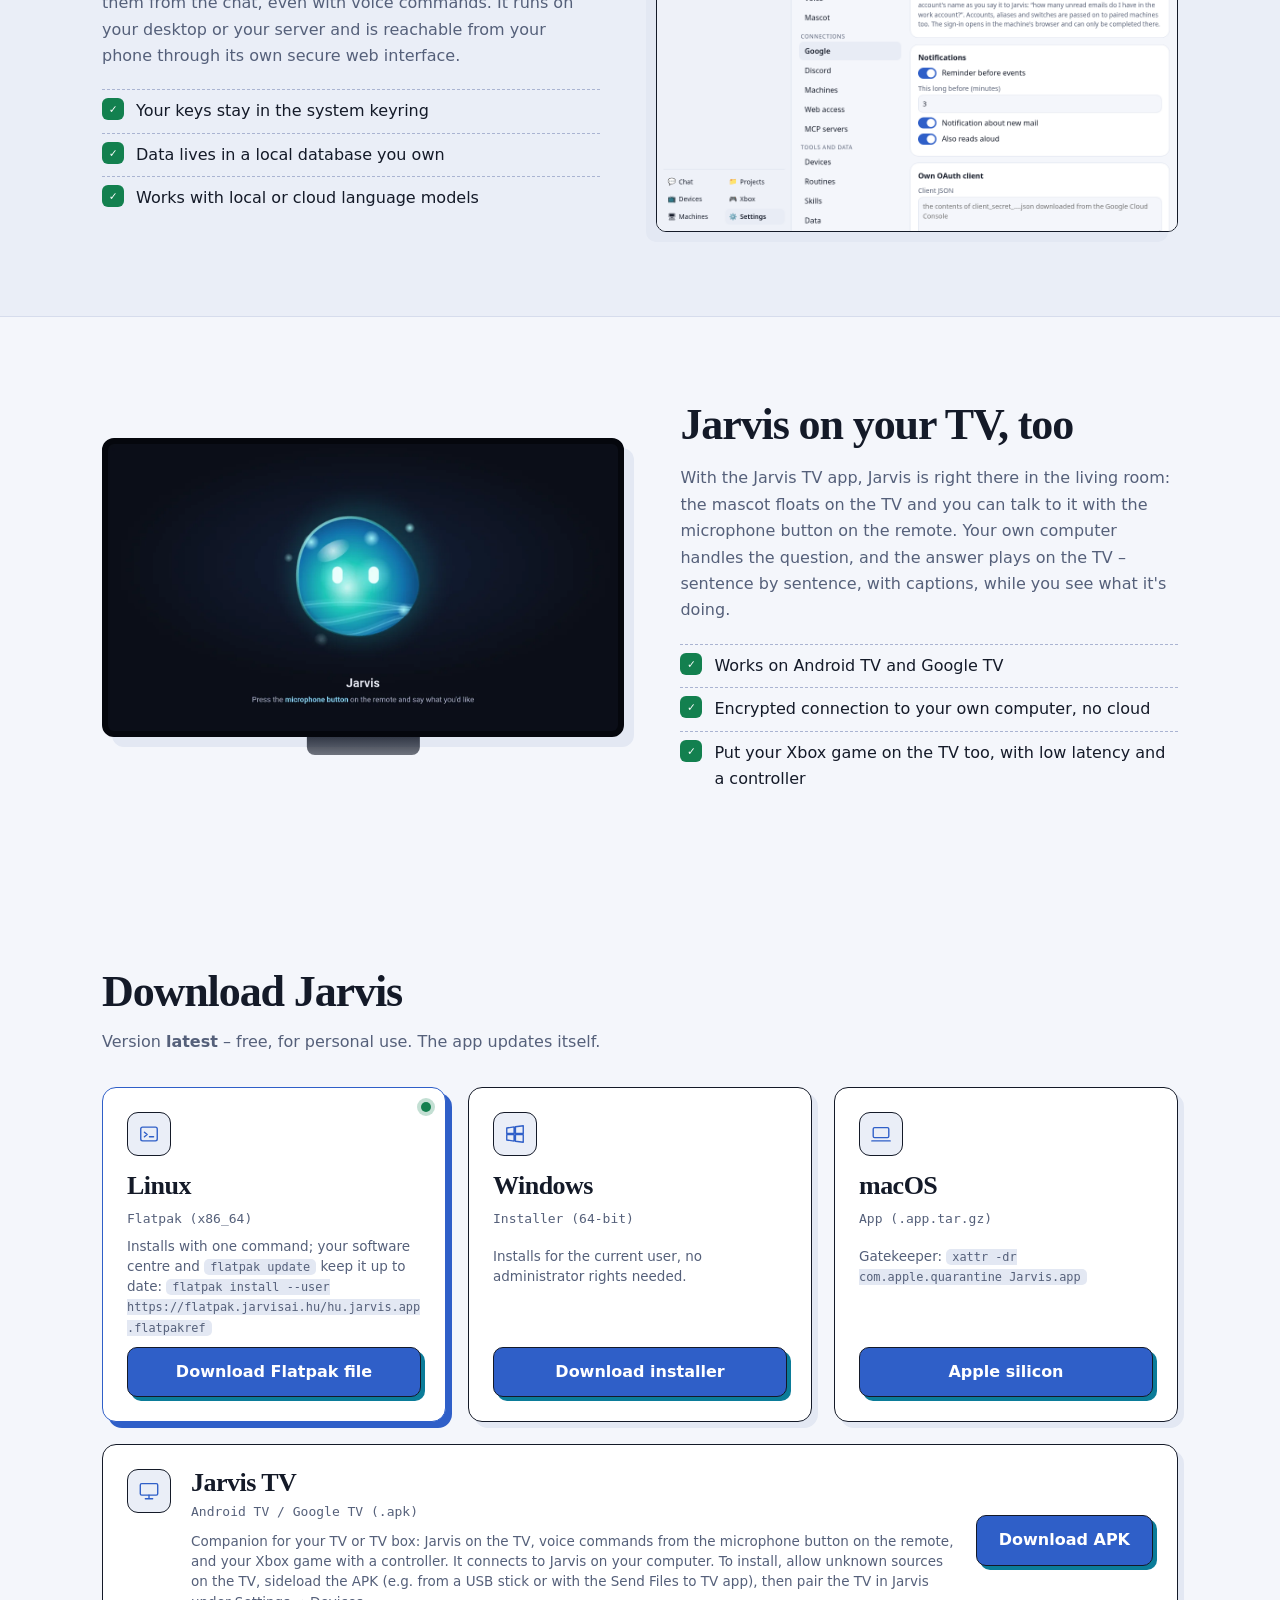
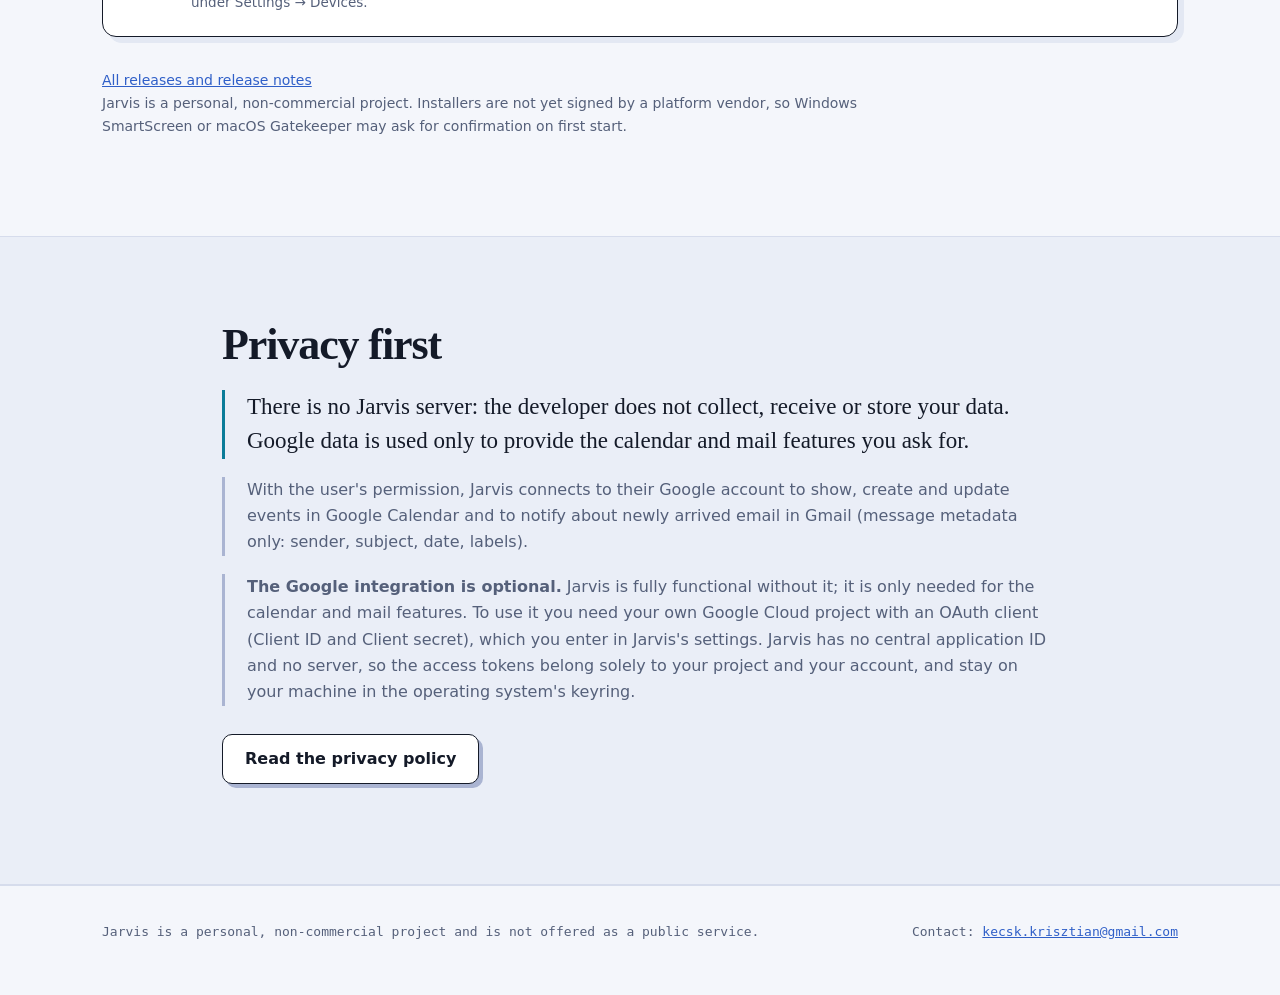
==== commit 68bcaf8c: "Főoldal: a bemutatkozás és a meta-leírás kitér az Android TV-re és a Google TV-re (magyar, angol)" ====
--- a/index.html
+++ b/index.html
@@ -1,8 +1,8 @@
 <!doctype html>
 <html lang="hu" data-root="hu"><head><meta charset="utf-8"><meta name="viewport" content="width=device-width,initial-scale=1">
 <title>Jarvis – a saját asztali asszisztensed</title>
-<meta name="description" content="A Jarvis privát, saját gépen futó asztali asszisztens Linuxra, macOS-re és Windowsra: chat, hang, naptár, levelek és okosotthon – a te számítógépeiden.">
-<meta property="og:title" content="Jarvis – a saját asztali asszisztensed"><meta property="og:description" content="A Jarvis privát, saját gépen futó asztali asszisztens Linuxra, macOS-re és Windowsra: chat, hang, naptár, levelek és okosotthon – a te számítógépeiden."><meta property="og:image" content="https://jarvisai.hu/img/mascot.png">
+<meta name="description" content="A Jarvis privát, saját gépen futó asztali asszisztens Linuxra, macOS-re és Windowsra, Android TV-s és Google TV-s tévéken is: chat, hang, naptár, levelek és okosotthon – a te számítógépeiden.">
+<meta property="og:title" content="Jarvis – a saját asztali asszisztensed"><meta property="og:description" content="A Jarvis privát, saját gépen futó asztali asszisztens Linuxra, macOS-re és Windowsra, Android TV-s és Google TV-s tévéken is: chat, hang, naptár, levelek és okosotthon – a te számítógépeiden."><meta property="og:image" content="https://jarvisai.hu/img/mascot.png">
 <link rel="alternate" hreflang="en" href="en/"><link rel="alternate" hreflang="hu" href="./"><script src="lang.js"></script><link rel="stylesheet" href="style.css?v=wave2"><link rel="icon" href="logo.png"></head>
 <body>
 <header class="top"><div class="wrap">
@@ -14,7 +14,7 @@
   <div class="orb"><img class="mascot" src="img/mascot-idle.png" data-anim="img/mascot-idle" alt="" width="198" height="190"></div>
   <div class="hero-copy">
   <h1>Az asszisztensed,<br><span>a saját gépeiden.</span></h1>
-  <p class="lead">A Jarvis szóban és írásban válaszol, intézi a naptáradat, figyeli a leveleidet és vezérli az otthonodat – ráadásul minden a Te gépeiden marad. Nincs Jarvis-felhő, nincs fiók.</p>
+  <p class="lead">A Jarvis szóban és írásban válaszol, intézi a naptáradat, figyeli a leveleidet és vezérli az otthonodat – asztali gépen, telefonról, sőt a tévéről is (Android TV, Google TV) –, ráadásul minden a Te gépeiden marad. Nincs Jarvis-felhő, nincs fiók.</p>
   <div class="cta"><a class="btn primary" href="#download">Letöltés</a><a class="btn" href="#features">Funkciók</a></div>
   </div>
   <div class="shot"><img class="dark-only" src="img/chat-dark.png" alt="A Jarvis chatablaka" width="1120" height="780"><img class="light-only" src="img/chat-light.png" alt="A Jarvis chatablaka" width="1120" height="780"></div>
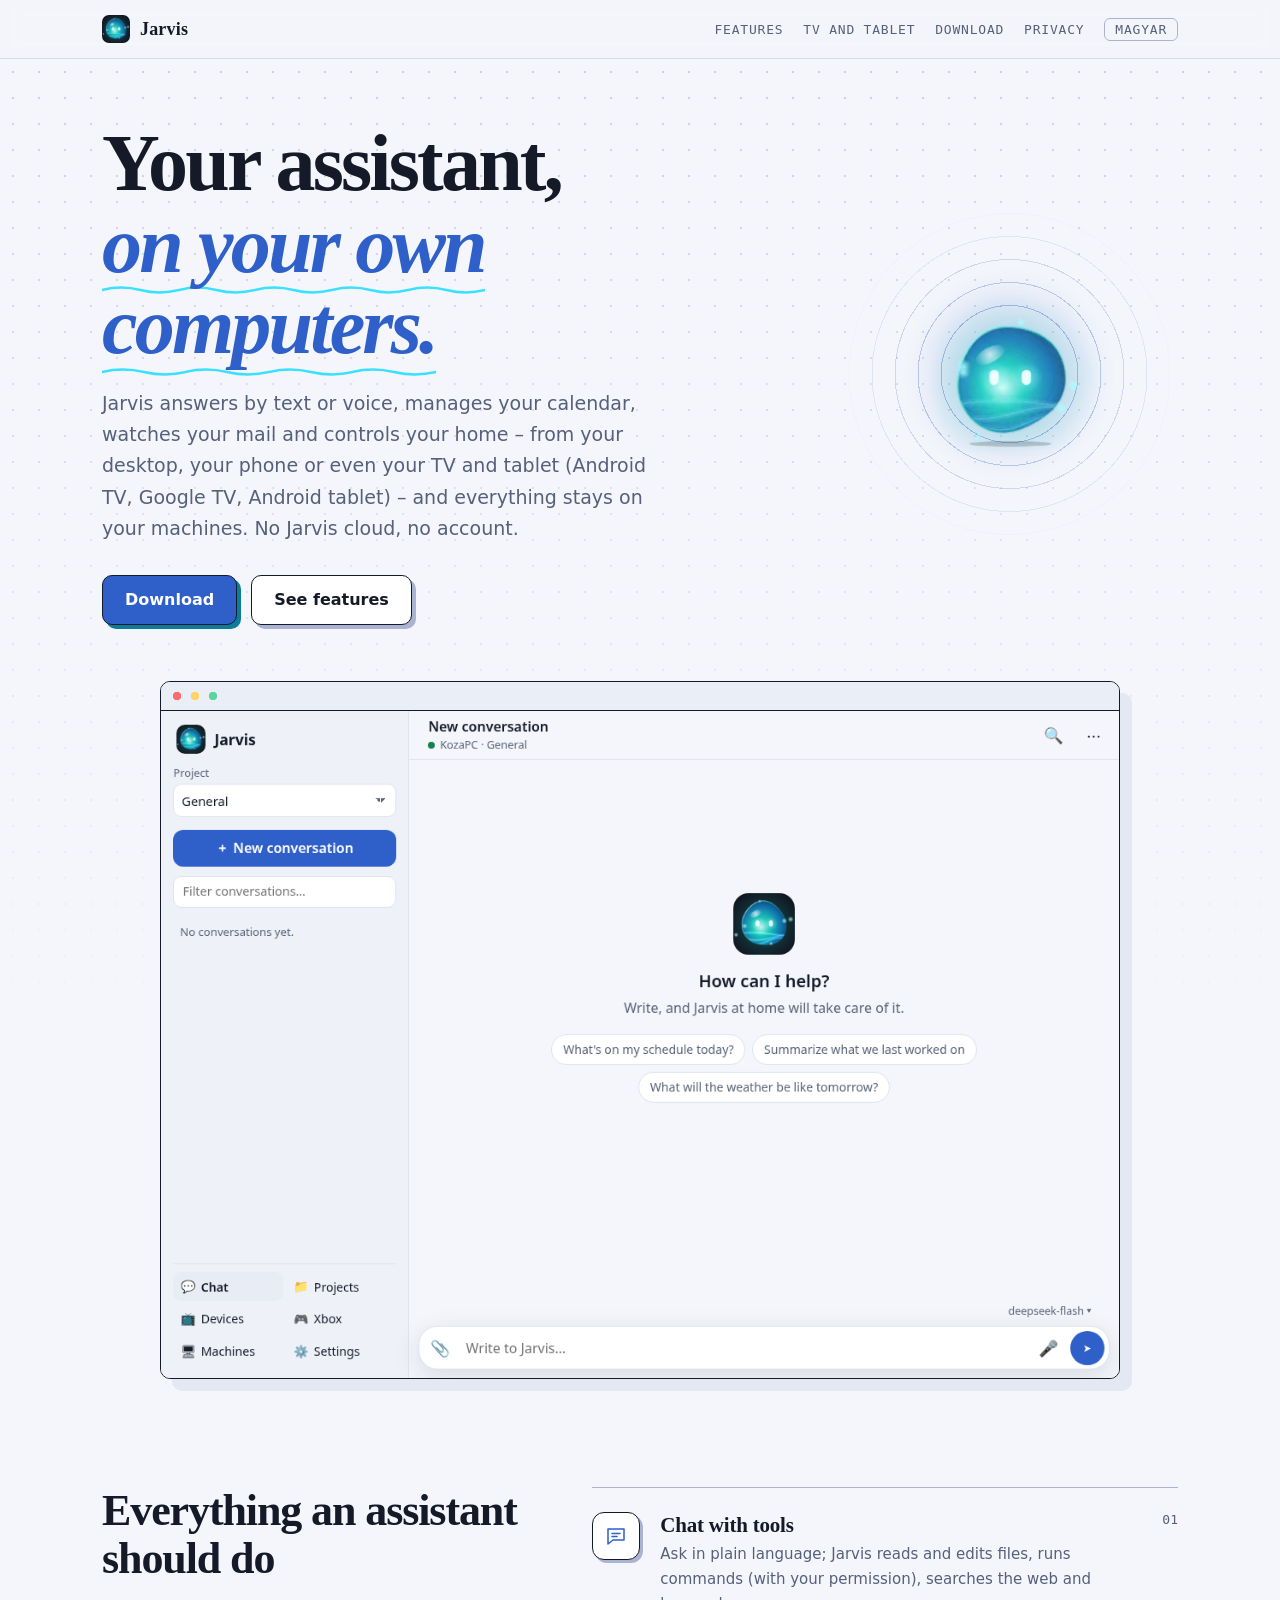
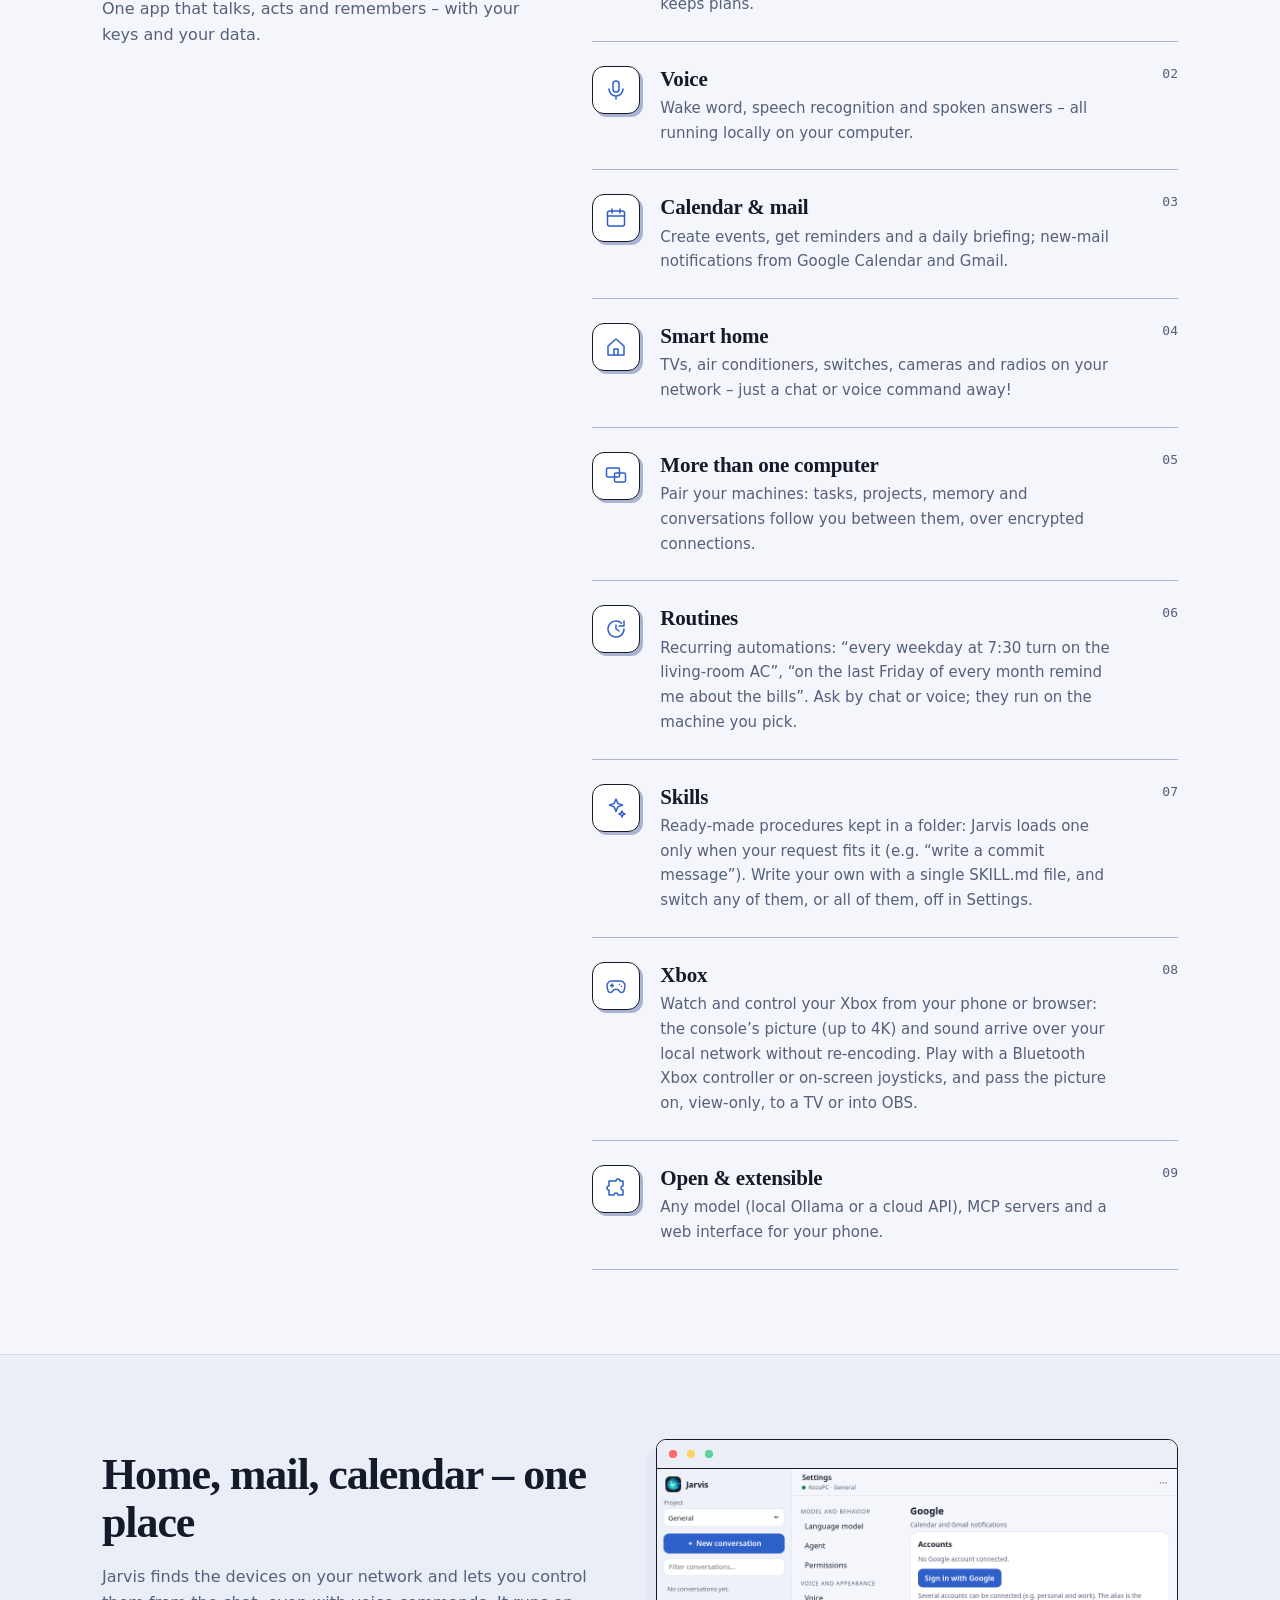
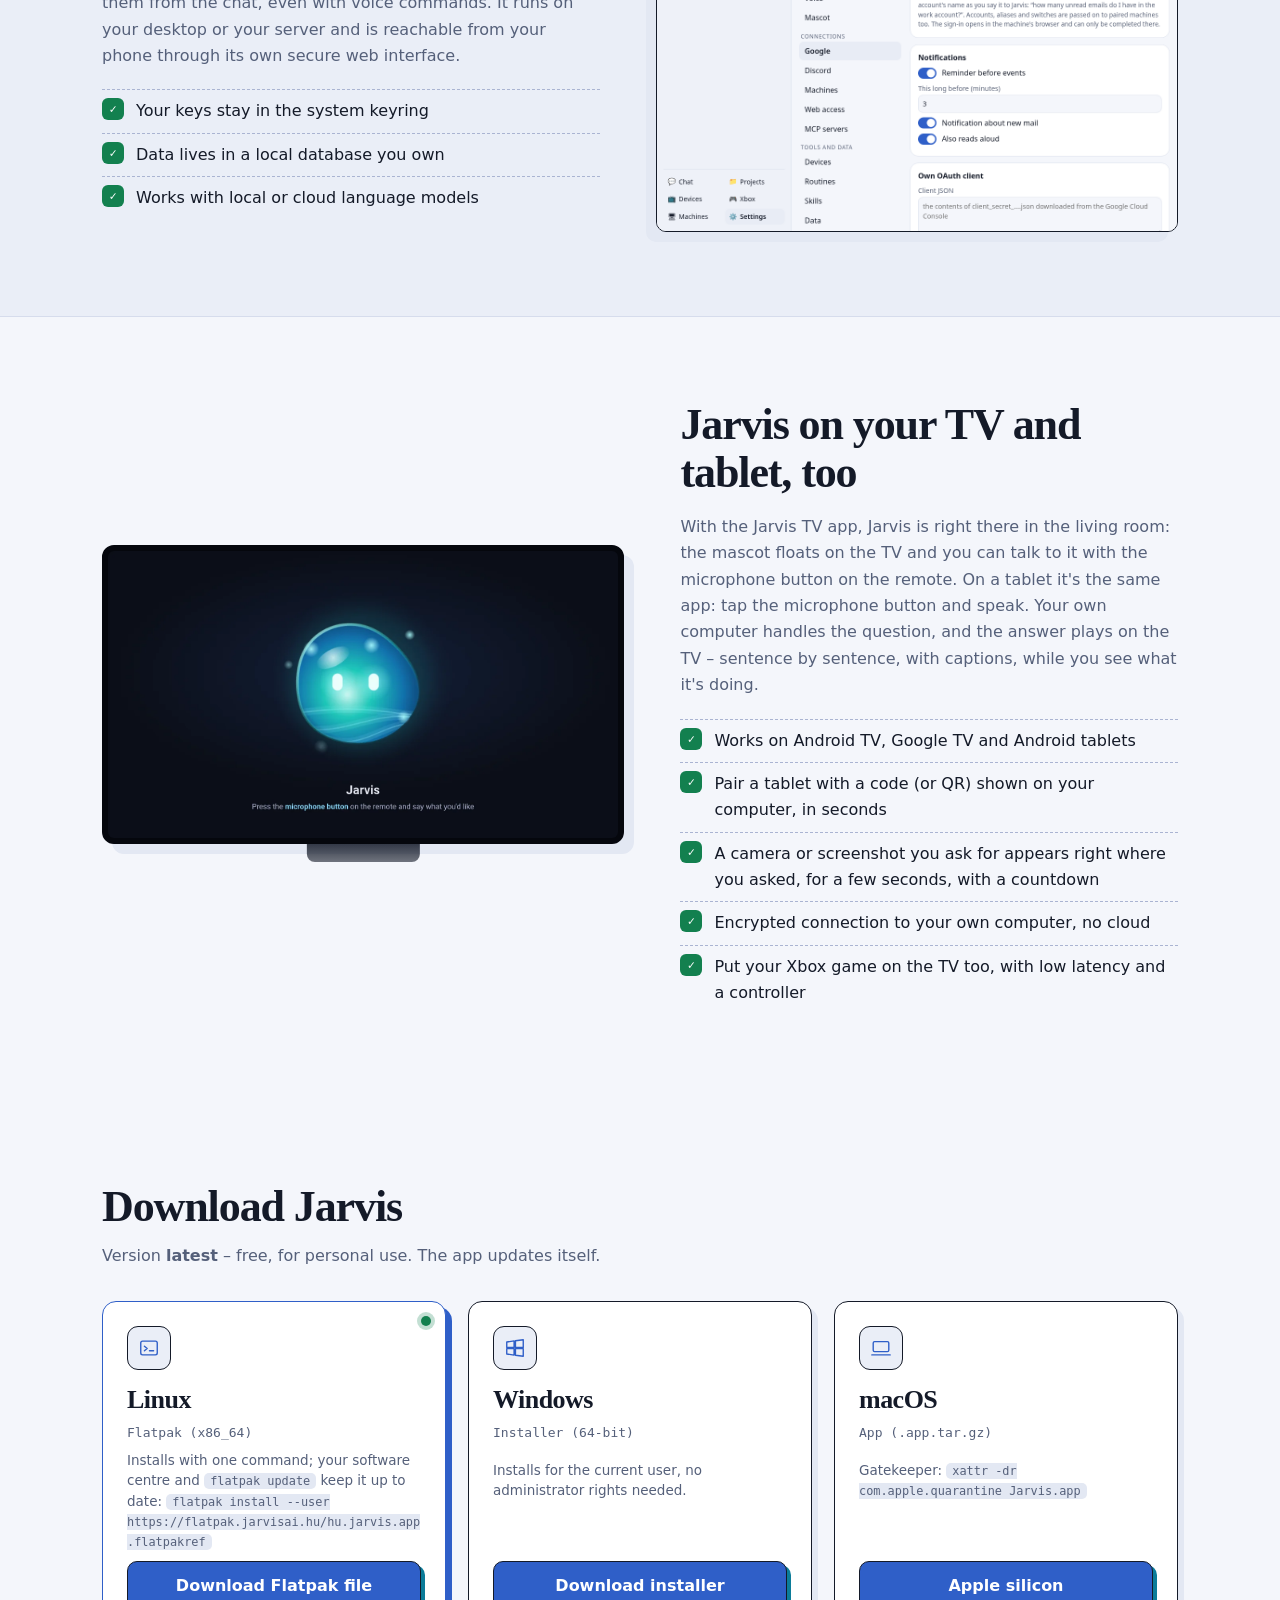
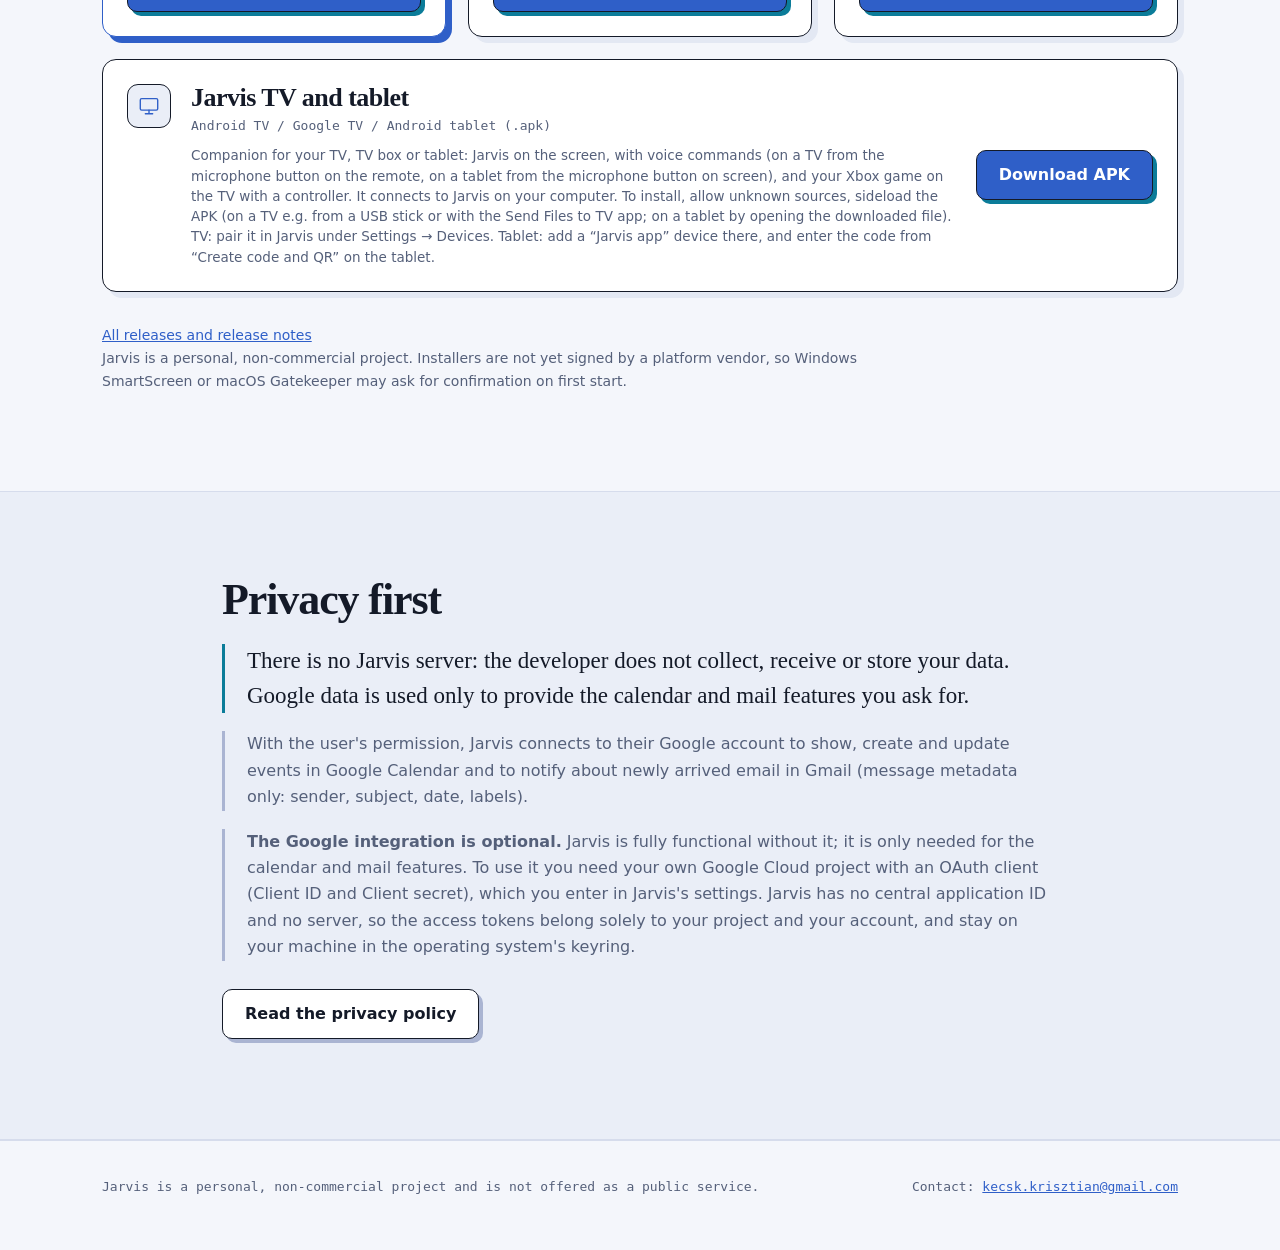
==== commit 33b0d30b: "Tévé szekció és letöltőkártya: tablet is (Android tablet, kóddal párosítás, a kért kép a kérdező esz" ====
--- a/index.html
+++ b/index.html
@@ -1,20 +1,20 @@
 <!doctype html>
 <html lang="hu" data-root="hu"><head><meta charset="utf-8"><meta name="viewport" content="width=device-width,initial-scale=1">
 <title>Jarvis – a saját asztali asszisztensed</title>
-<meta name="description" content="A Jarvis privát, saját gépen futó asztali asszisztens Linuxra, macOS-re és Windowsra, Android TV-s és Google TV-s tévéken is: chat, hang, naptár, levelek és okosotthon – a te számítógépeiden.">
-<meta property="og:title" content="Jarvis – a saját asztali asszisztensed"><meta property="og:description" content="A Jarvis privát, saját gépen futó asztali asszisztens Linuxra, macOS-re és Windowsra, Android TV-s és Google TV-s tévéken is: chat, hang, naptár, levelek és okosotthon – a te számítógépeiden."><meta property="og:image" content="https://jarvisai.hu/img/mascot.png">
+<meta name="description" content="A Jarvis privát, saját gépen futó asztali asszisztens Linuxra, macOS-re és Windowsra, Android TV-s és Google TV-s tévéken, valamint Android táblagépen is: chat, hang, naptár, levelek és okosotthon – a te számítógépeiden.">
+<meta property="og:title" content="Jarvis – a saját asztali asszisztensed"><meta property="og:description" content="A Jarvis privát, saját gépen futó asztali asszisztens Linuxra, macOS-re és Windowsra, Android TV-s és Google TV-s tévéken, valamint Android táblagépen is: chat, hang, naptár, levelek és okosotthon – a te számítógépeiden."><meta property="og:image" content="https://jarvisai.hu/img/mascot.png">
 <link rel="alternate" hreflang="en" href="en/"><link rel="alternate" hreflang="hu" href="./"><script src="lang.js"></script><link rel="stylesheet" href="style.css?v=wave2"><link rel="icon" href="logo.png"></head>
 <body>
 <header class="top"><div class="wrap">
   <a class="brand" href="index.html"><img src="logo.png" alt="">Jarvis</a>
-  <nav><a class="hide-s" href="#features">Funkciók</a><a class="hide-s" href="#tv">Tévé</a><a href="#download">Letöltés</a><a class="hide-s" href="privacy.html">Adatvédelem</a><a class="lang" data-lang="en" href="en/">English</a></nav>
+  <nav><a class="hide-s" href="#features">Funkciók</a><a class="hide-s" href="#tv">Tévé és tablet</a><a href="#download">Letöltés</a><a class="hide-s" href="privacy.html">Adatvédelem</a><a class="lang" data-lang="en" href="en/">English</a></nav>
 </div></header>
 
 <div class="hero"><div class="wrap">
   <div class="orb"><img class="mascot" src="img/mascot-idle.png" data-anim="img/mascot-idle" alt="" width="198" height="190"></div>
   <div class="hero-copy">
   <h1>Az asszisztensed,<br><span>a saját gépeiden.</span></h1>
-  <p class="lead">A Jarvis szóban és írásban válaszol, intézi a naptáradat, figyeli a leveleidet és vezérli az otthonodat – asztali gépen, telefonról, sőt a tévéről is (Android TV, Google TV) –, ráadásul minden a Te gépeiden marad. Nincs Jarvis-felhő, nincs fiók.</p>
+  <p class="lead">A Jarvis szóban és írásban válaszol, intézi a naptáradat, figyeli a leveleidet és vezérli az otthonodat – asztali gépen, telefonról, sőt a tévéről és a tabletről is (Android TV, Google TV, Android tablet) –, ráadásul minden a Te gépeiden marad. Nincs Jarvis-felhő, nincs fiók.</p>
   <div class="cta"><a class="btn primary" href="#download">Letöltés</a><a class="btn" href="#features">Funkciók</a></div>
   </div>
   <div class="shot"><img class="dark-only" src="img/chat-dark.png" alt="A Jarvis chatablaka" width="1120" height="780"><img class="light-only" src="img/chat-light.png" alt="A Jarvis chatablaka" width="1120" height="780"></div>
@@ -42,7 +42,7 @@
 
 <section id="tv"><div class="wrap split tv">
   <div class="shot"><img src="img/tv-hu.webp" width="1280" height="720" alt="A Jarvis TV főképernyője: középen a figura, alatta: Nyomd meg a távirányító mikrofon-gombját, és mondd, mit szeretnél" loading="lazy"></div>
-  <div><h2>A Jarvis a tévén is</h2><p class="muted">A Jarvis TV alkalmazással a Jarvis ott van a nappaliban: a figura a tévén lebeg, és a távirányító mikrofon-gombjával beszélgethetsz vele. A kérdést a saját géped dolgozza fel, a válasz a tévén szól – mondatonként, felirattal, és közben látod, mit csinál épp.</p><ul class="checks"><li>Android TV-n és Google TV-n működik</li><li>Titkosított kapcsolat a saját gépeddel, felhő nélkül</li><li>Az Xbox-játék is kitehető a tévére, alacsony késéssel, kontrollerrel</li></ul></div>
+  <div><h2>A Jarvis a tévén és a tableten is</h2><p class="muted">A Jarvis TV alkalmazással a Jarvis ott van a nappaliban: a figura a tévén lebeg, és a távirányító mikrofon-gombjával beszélgethetsz vele. Tableten ugyanez az app: koppintasz a mikrofon-gombra, és beszélsz. A kérdést a saját géped dolgozza fel, a válasz a tévén szól – mondatonként, felirattal, és közben látod, mit csinál épp.</p><ul class="checks"><li>Android TV-n, Google TV-n és Android tableten működik</li><li>Tabletet a gépen megjelenő kóddal (vagy QR-ral) párosítasz, pár másodperc alatt</li><li>A kért kamera- vagy képernyőkép ott jelenik meg, ahol kérted, pár másodpercig, visszaszámlálással</li><li>Titkosított kapcsolat a saját gépeddel, felhő nélkül</li><li>Az Xbox-játék is kitehető a tévére, alacsony késéssel, kontrollerrel</li></ul></div>
 </div></section>
 
 <section id="download"><div class="wrap">
@@ -66,9 +66,9 @@
       <a class="btn primary" data-kind="mac-arm" href="https://github.com/KriszKecskes/jarvis-app/releases/latest">Apple silicon</a>
     </div>
     <div class="card wide" data-os="android-tv">
-      <div class="ico"><svg class="gl" viewBox="0 0 24 24" aria-hidden="true"><rect x="2.5" y="4" width="19" height="12.5" rx="1.5"/><path d="M8 20.5h8M12 16.5v4"/></svg></div><h3>Jarvis TV</h3><span class="muted">Android TV / Google TV (.apk)</span>
+      <div class="ico"><svg class="gl" viewBox="0 0 24 24" aria-hidden="true"><rect x="2.5" y="4" width="19" height="12.5" rx="1.5"/><path d="M8 20.5h8M12 16.5v4"/></svg></div><h3>Jarvis TV és tablet</h3><span class="muted">Android TV / Google TV / Android tablet (.apk)</span>
       <small data-size></small>
-      <small>Kiegészítő a tévéhez vagy tévéboxhoz: a Jarvis a tévén, hangutasítással a távirányító mikrofon-gombjáról, és az Xbox-játék is kitehető rá kontrollerrel. A gépen futó Jarvishoz kapcsolódik. Telepítés: a tévén engedélyezd az ismeretlen forrást, tedd fel az APK-t (pl. pendrive-ról vagy a Send Files to TV appal), majd párosítsd a tévét a Jarvis Beállítások → Készülékek lapján.</small>
+      <small>Kiegészítő a tévéhez, tévéboxhoz és tablethez: a Jarvis a képernyőn, hangutasítással (tévén a távirányító mikrofon-gombjáról, tableten a képernyő mikrofon-gombjával), és az Xbox-játék is kitehető a tévére kontrollerrel. A gépen futó Jarvishoz kapcsolódik. Telepítés: engedélyezd az ismeretlen forrást, tedd fel az APK-t (tévén pl. pendrive-ról vagy a Send Files to TV appal; tableten a letöltött fájl megnyitásával). Tévé: párosítsd a Jarvis Beállítások → Készülékek lapján. Tablet: vedd fel ott a „Jarvis-app” eszközt, és a „Kód és QR készítése” gomb kódját írd be a tableten.</small>
       <a class="btn primary" data-kind="android-tv" href="https://github.com/KriszKecskes/jarvis-app/releases/latest">APK letöltése</a>
     </div>
   </div>
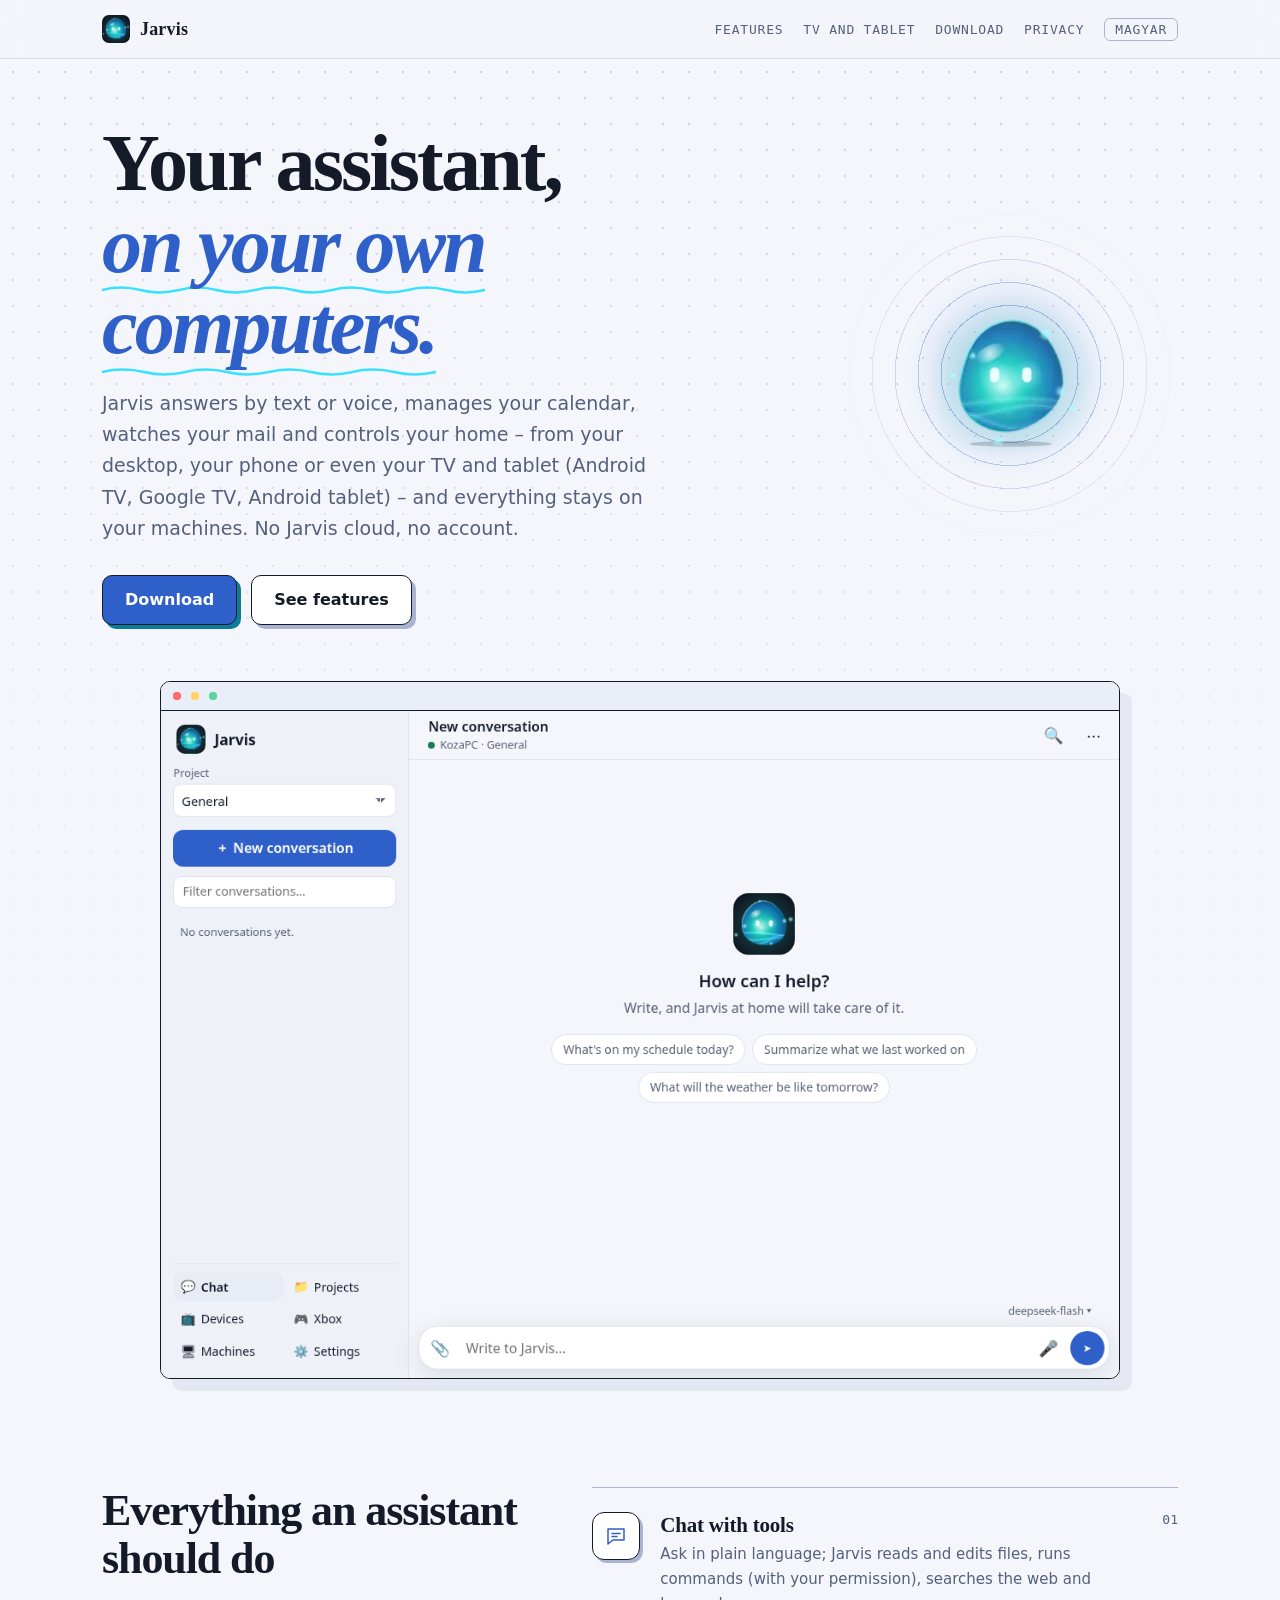
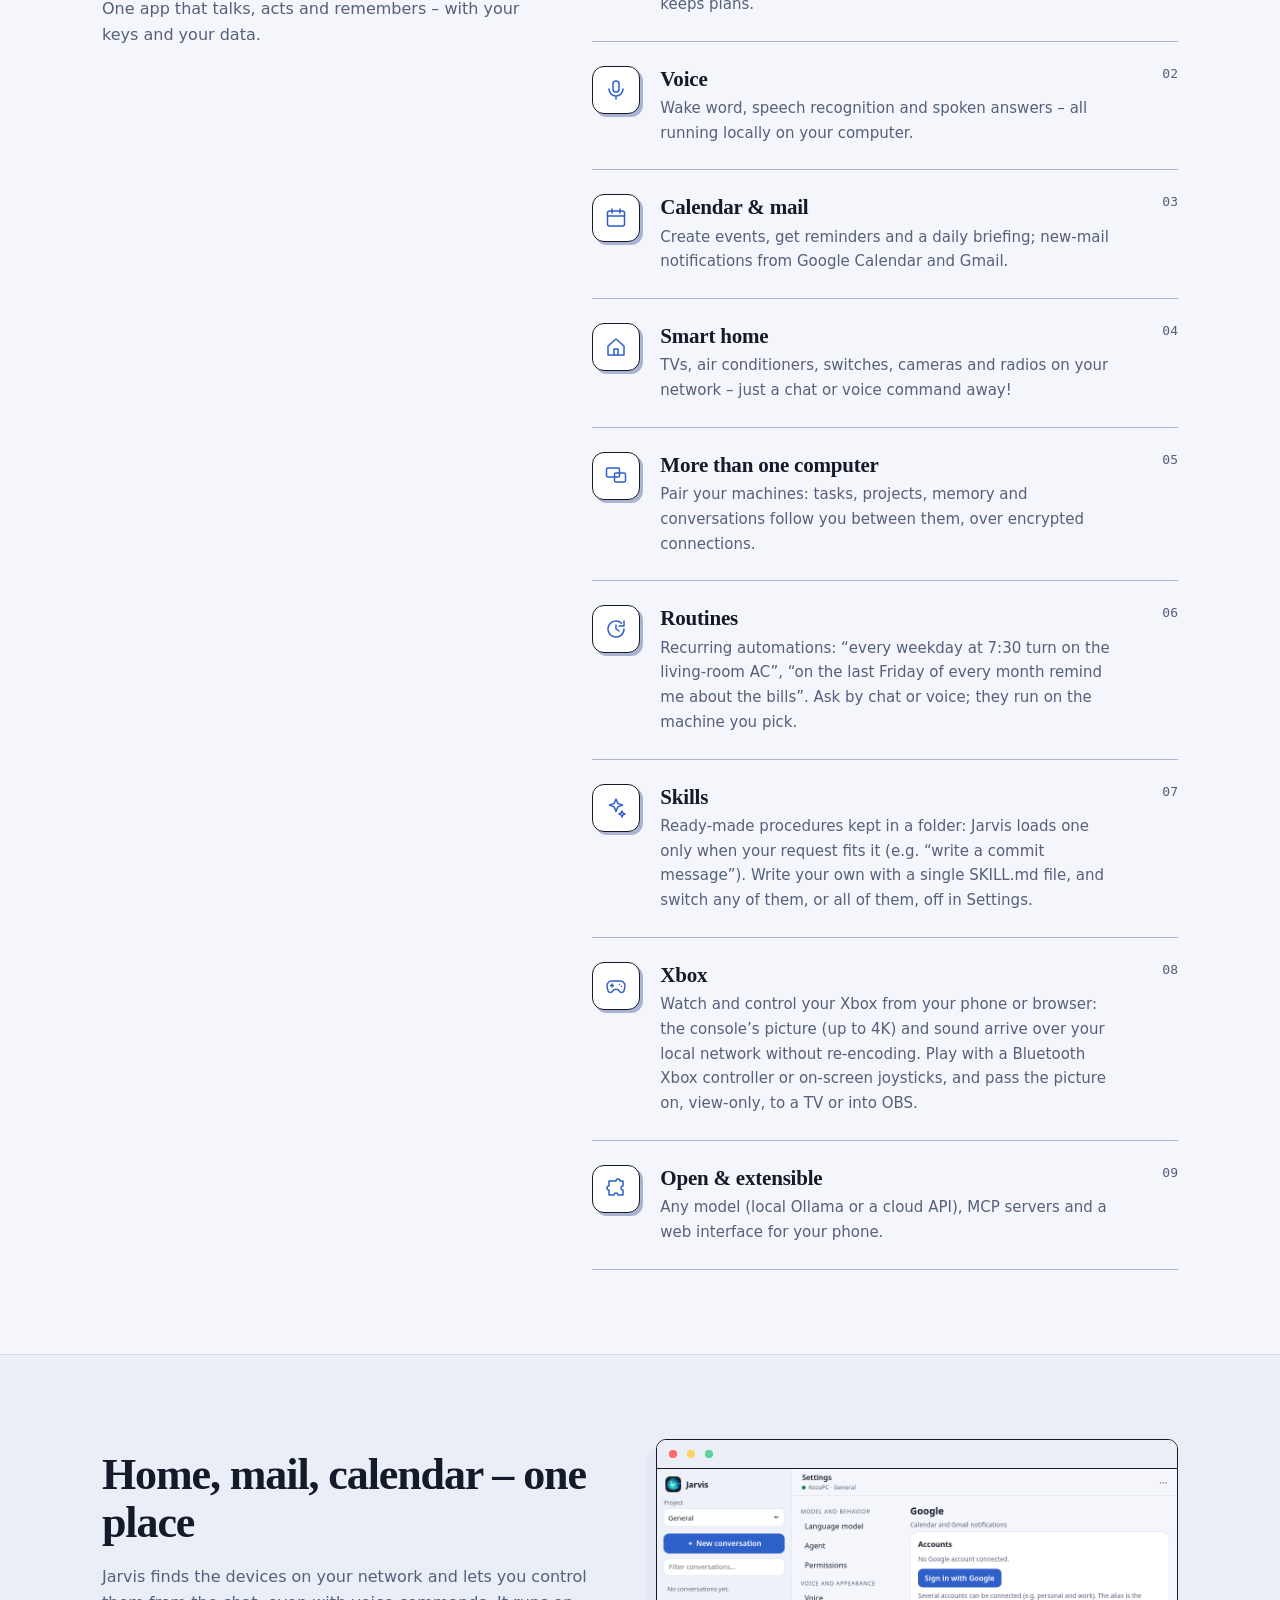
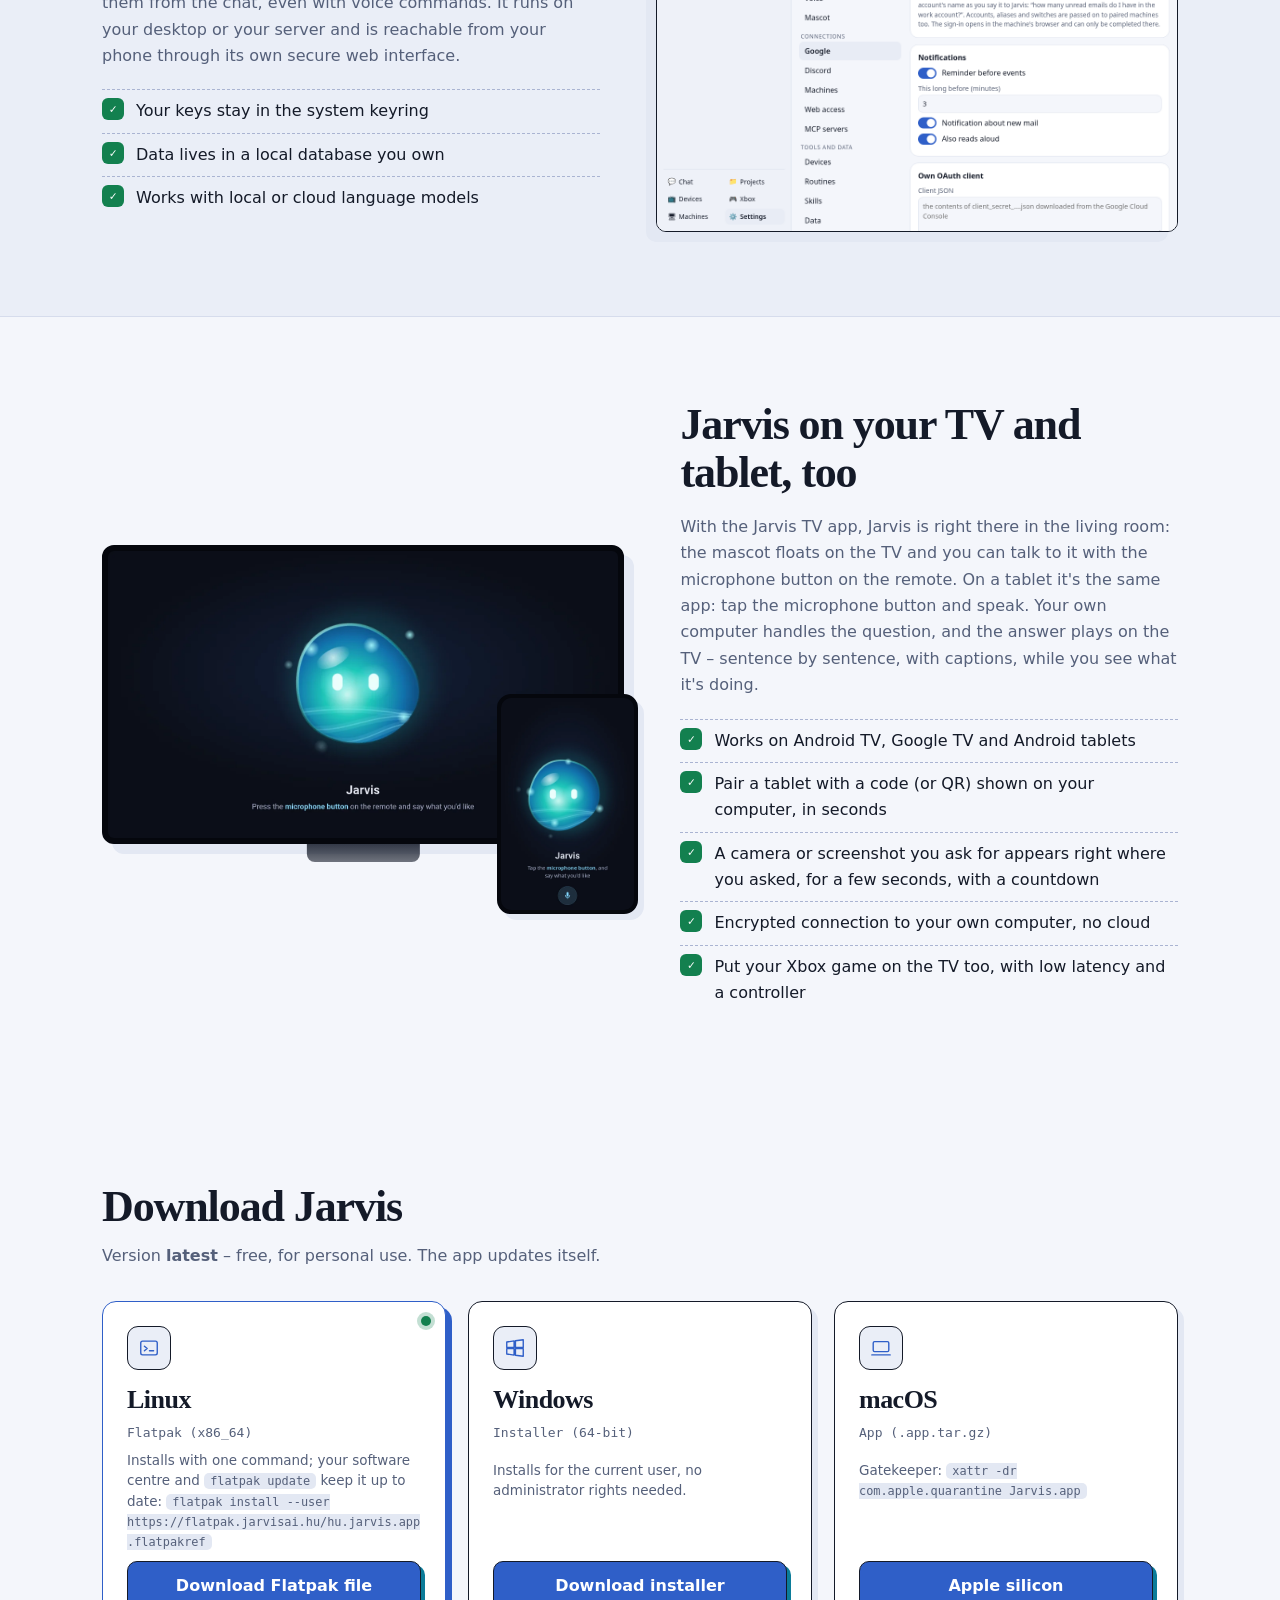
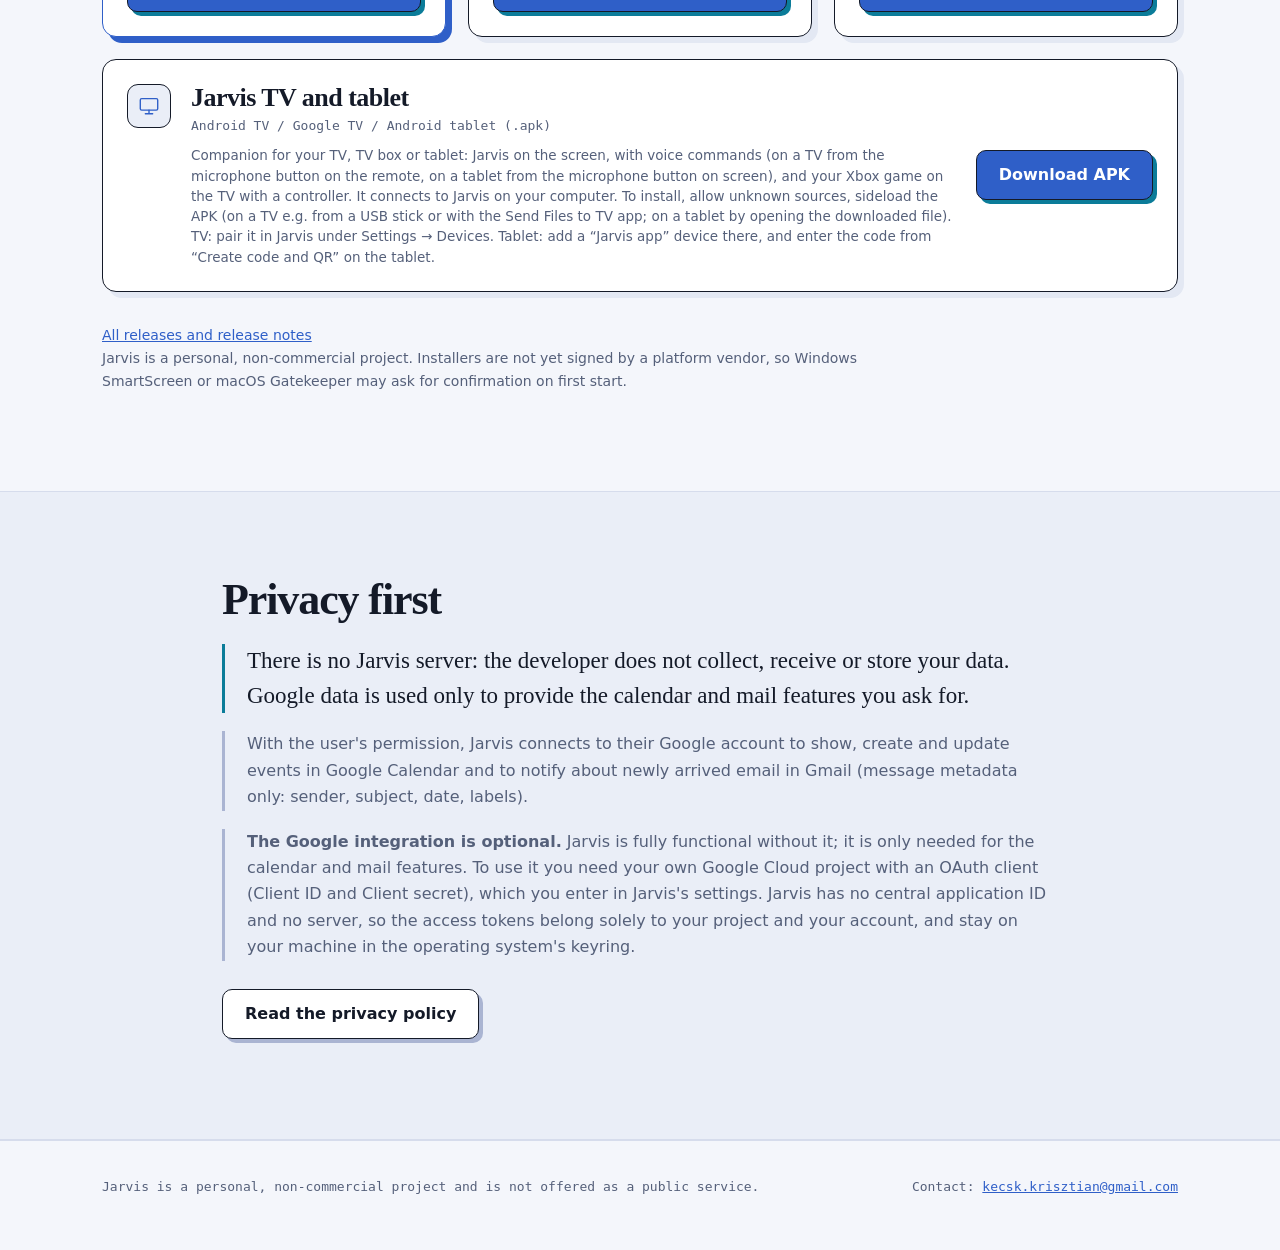
==== commit 79007c0e: "Tévés szekció: a tablet képe a tévé mellett (valódi képernyőkép a Samsung tabletről, magyar és angol" ====
--- a/index.html
+++ b/index.html
@@ -41,7 +41,7 @@
 </div></section>
 
 <section id="tv"><div class="wrap split tv">
-  <div class="shot"><img src="img/tv-hu.webp" width="1280" height="720" alt="A Jarvis TV főképernyője: középen a figura, alatta: Nyomd meg a távirányító mikrofon-gombját, és mondd, mit szeretnél" loading="lazy"></div>
+  <div class="shots"><div class="shot"><img src="img/tv-hu.webp" width="1280" height="720" alt="A Jarvis TV főképernyője: középen a figura, alatta: Nyomd meg a távirányító mikrofon-gombját, és mondd, mit szeretnél" loading="lazy"></div><div class="shot tablet"><img src="img/tablet-hu.webp" width="640" height="1020" alt="A Jarvis tableten: a figura, alatta: Koppints a mikrofon-gombra, és mondd, mit szeretnél, és a mikrofon-gomb" loading="lazy"></div></div>
   <div><h2>A Jarvis a tévén és a tableten is</h2><p class="muted">A Jarvis TV alkalmazással a Jarvis ott van a nappaliban: a figura a tévén lebeg, és a távirányító mikrofon-gombjával beszélgethetsz vele. Tableten ugyanez az app: koppintasz a mikrofon-gombra, és beszélsz. A kérdést a saját géped dolgozza fel, a válasz a tévén szól – mondatonként, felirattal, és közben látod, mit csinál épp.</p><ul class="checks"><li>Android TV-n, Google TV-n és Android tableten működik</li><li>Tabletet a gépen megjelenő kóddal (vagy QR-ral) párosítasz, pár másodperc alatt</li><li>A kért kamera- vagy képernyőkép ott jelenik meg, ahol kérted, pár másodpercig, visszaszámlálással</li><li>Titkosított kapcsolat a saját gépeddel, felhő nélkül</li><li>Az Xbox-játék is kitehető a tévére, alacsony késéssel, kontrollerrel</li></ul></div>
 </div></section>
 
--- a/style.css
+++ b/style.css
@@ -108,7 +108,13 @@
 .split.tv .shot::before { display: none; }
 .split.tv .shot::after { content: ""; position: absolute; left: 50%; bottom: -24px; width: 22%; height: 18px; transform: translateX(-50%); border-radius: 0 0 8px 8px; background: linear-gradient(var(--ink), color-mix(in srgb, var(--ink) 70%, transparent)); opacity: 0.85; }
 .split.tv .shot img { display: block; width: 100%; height: auto; border-radius: 6px; }
-@media (max-width: 860px) { .split.tv { grid-template-columns: 1fr; } }
+/* a tablet: kisebb, álló kép a tévé jobb alsó sarkára csúszva (a tévé a fő kép), saját káva és árnyék */
+.split.tv .shots { position: relative; }
+.split.tv .shots .shot { margin: 0 0 26px; }
+.split.tv .shot.tablet { position: absolute; right: -14px; bottom: -44px; width: 27%; margin: 0; border-width: 4px; border-radius: 14px; box-shadow: 6px 6px 0 var(--panel-2); }
+.split.tv .shot.tablet::after { display: none; }
+.split.tv .shot.tablet img { border-radius: 10px; }
+@media (max-width: 860px) { .split.tv { grid-template-columns: 1fr; } .split.tv .shot.tablet { right: -6px; bottom: -36px; width: 30%; } .split.tv { padding-bottom: 28px; } }
 .checks { list-style: none; padding: 0; margin: 20px 0 0; }
 .checks li { padding: 8px 0 8px 34px; position: relative; border-top: 1px dashed var(--line-2); }
 .checks li::before { content: "✓"; position: absolute; left: 0; top: 8px; width: 22px; height: 22px; display: grid; place-items: center; font: 700 12px var(--mono); color: var(--on-accent); background: var(--ok); border-radius: 6px; }
